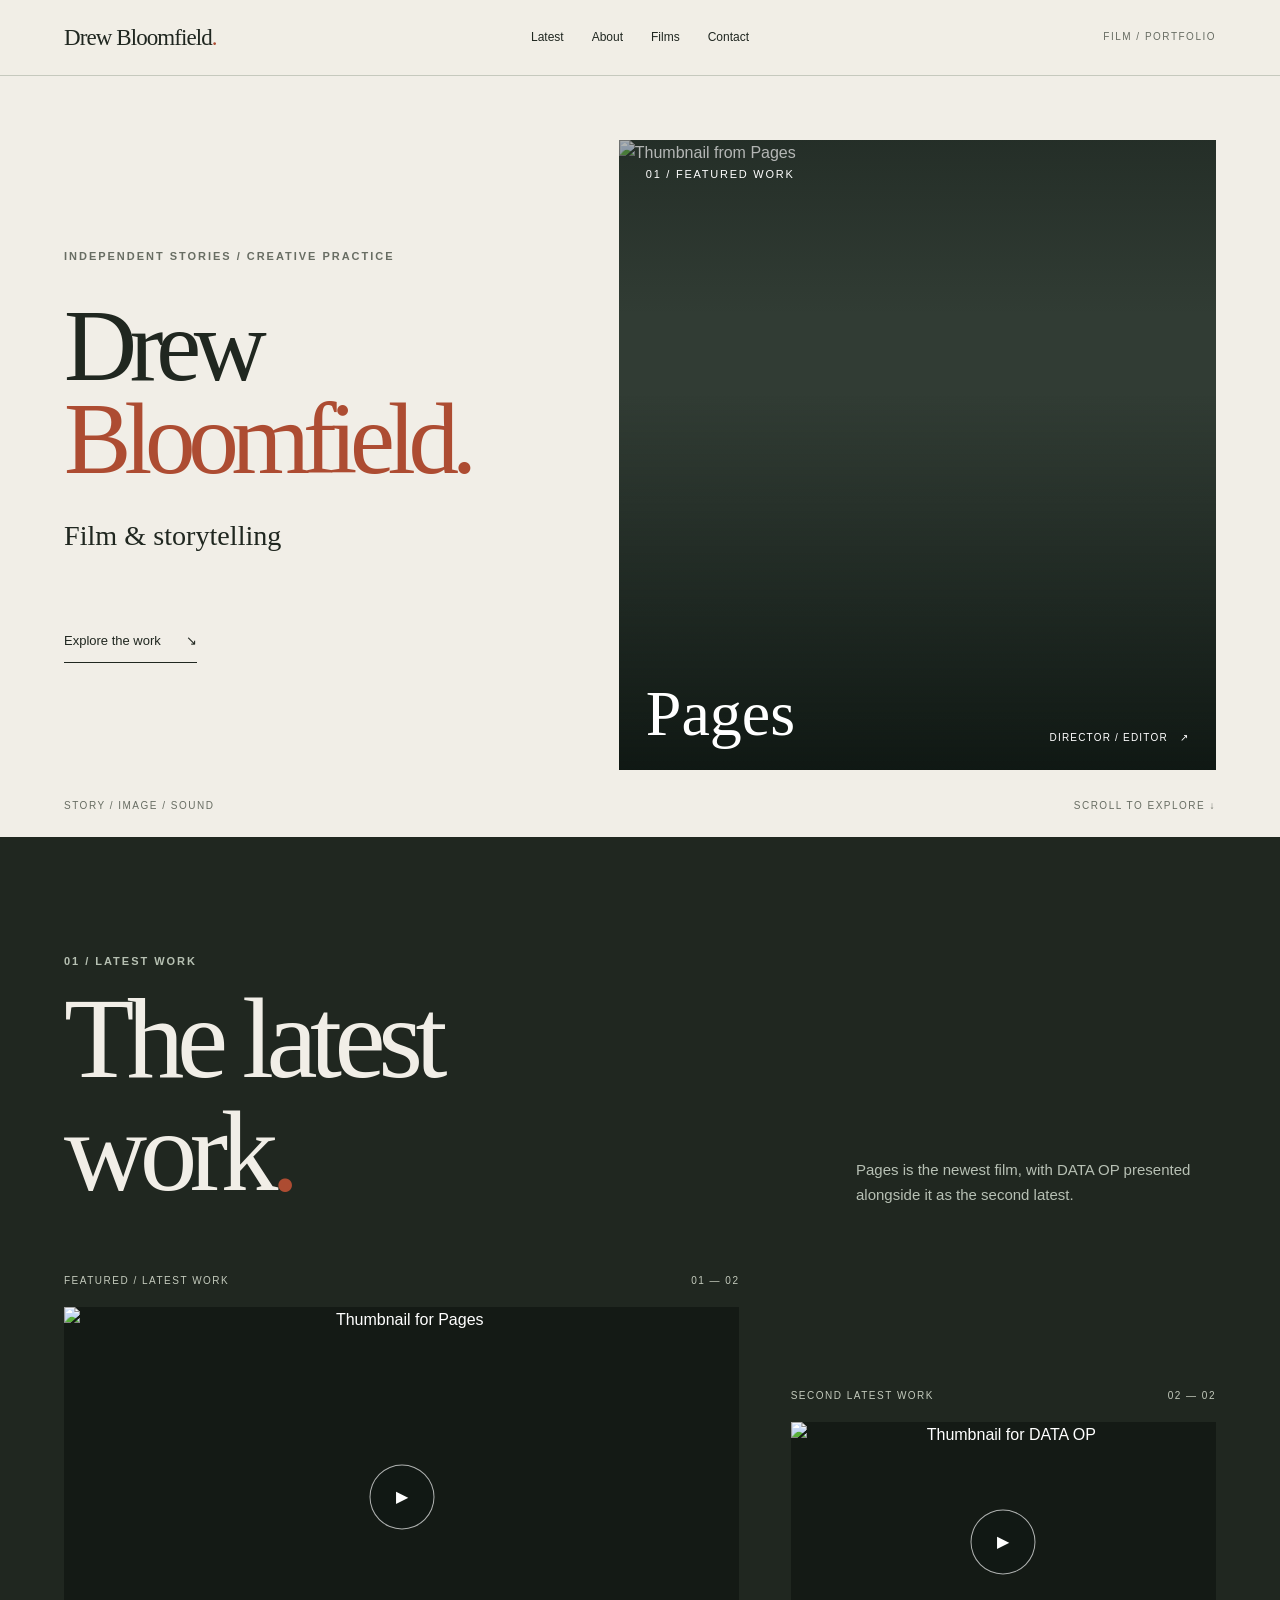
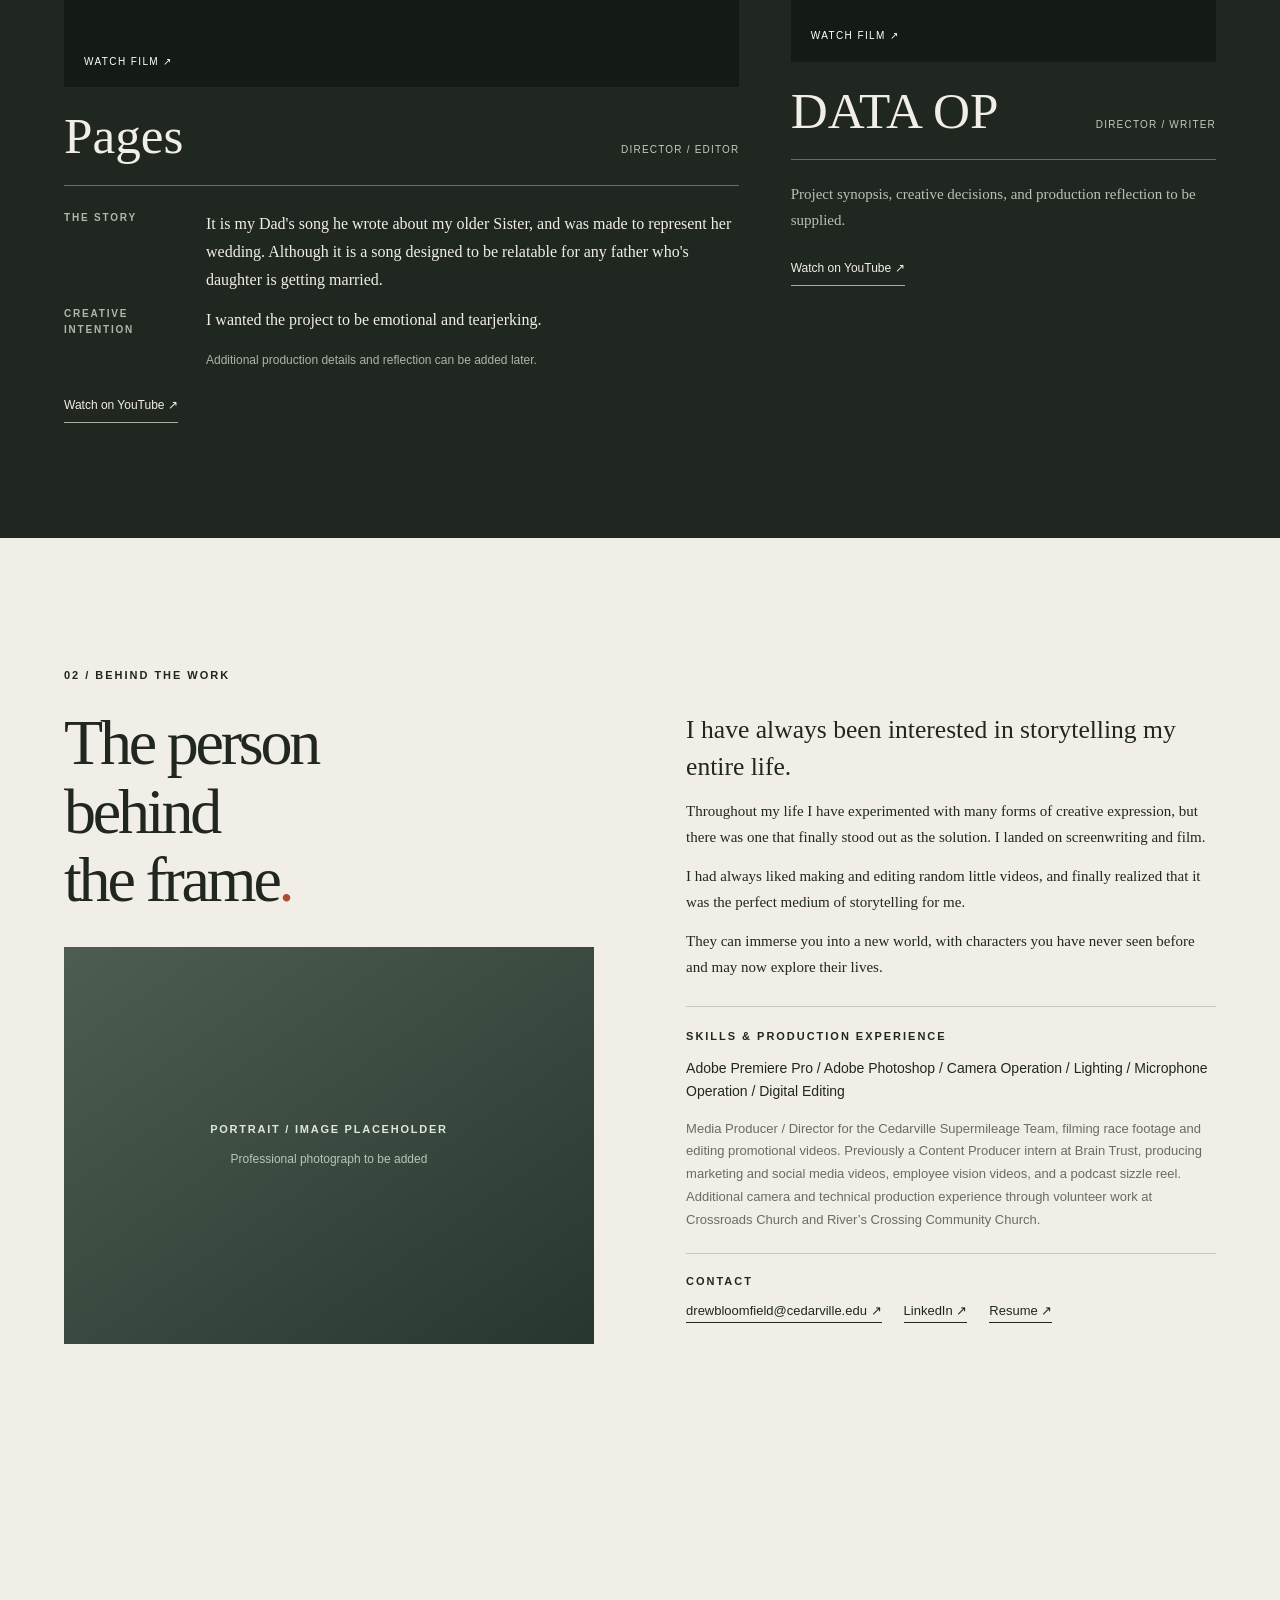
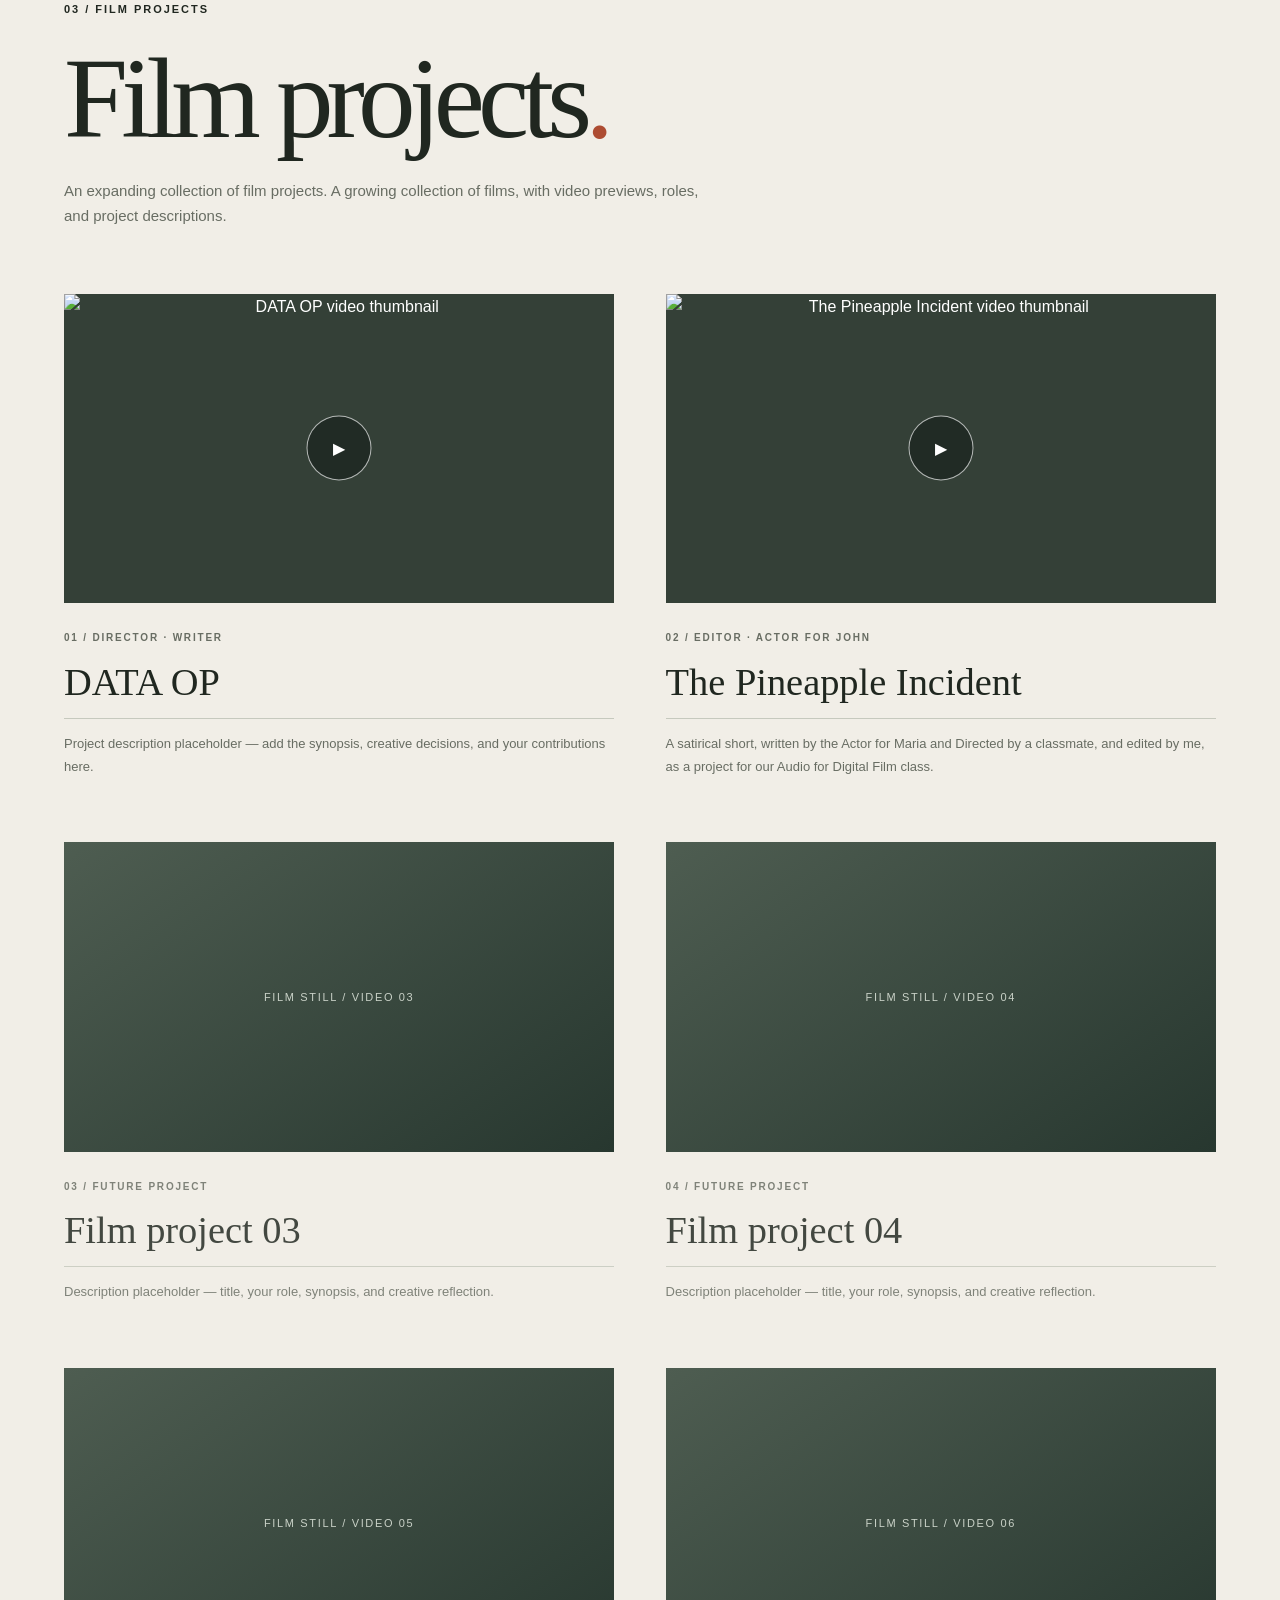
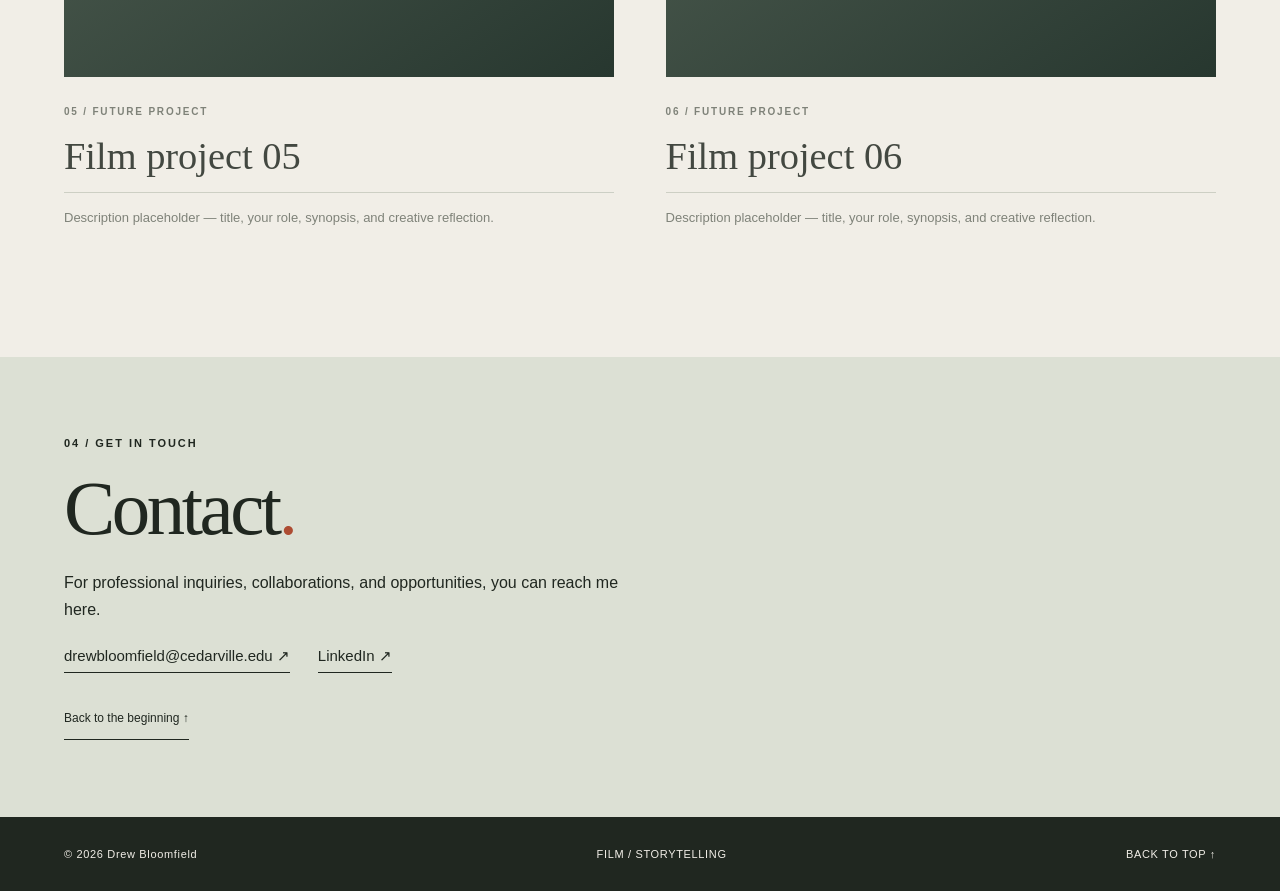
==== preview-v2/index.html @ fc90883b "Undo last portrait asset link change and restore placeholder" ====
<!doctype html>
<html lang="en">
<head>
<meta charset="utf-8">
<meta name="viewport" content="width=device-width,initial-scale=1">
<meta name="theme-color" content="#202720">
<meta name="description" content="Drew Bloomfield — film and storytelling portfolio featuring Pages and DATA OP.">
<title>Drew Bloomfield | Film Portfolio</title>
<link rel="stylesheet" href="./styles.css?v=portrait-placeholder-20261113">
<script src="./script.js?v=pineapple-20261113" defer></script>
</head>
<body>
<a class="skip-link" href="#main">Skip to content</a>
<header class="site-header">
  <a class="wordmark" href="#home">Drew Bloomfield<span>.</span></a>
  <nav aria-label="Main navigation"><a href="#work">Latest</a><a href="#about">About</a><a href="#films">Films</a><a href="#contact">Contact</a></nav>
  <span class="header-index">FILM / PORTFOLIO</span>
</header>
<main id="main">
<section id="home" class="opening" aria-labelledby="opening-title">
  <div class="opening-copy">
    <p class="eyebrow">Independent stories / Creative practice</p>
    <h1 id="opening-title">Drew<br><em>Bloomfield.</em></h1>
    <p class="opening-identity">Film & storytelling</p>
    <a class="underlined-link" href="#work">Explore the work <span aria-hidden="true">↘</span></a>
  </div>
  <a class="opening-media" href="#work" aria-label="Explore Pages, featured film">
    <img src="https://i.ytimg.com/vi/ia1pxspCJ8E/maxresdefault.jpg?v=20261113" onerror="this.onerror=null;this.src='https://i.ytimg.com/vi/ia1pxspCJ8E/hqdefault.jpg?v=20261113'" alt="Thumbnail from Pages" fetchpriority="high">
    <div class="media-scrim"></div>
    <span class="media-number">01 / FEATURED WORK</span>
    <div class="media-bottom"><strong>Pages</strong><span>DIRECTOR / EDITOR &nbsp; ↗</span></div>
  </a>
  <div class="opening-bottom"><span>STORY / IMAGE / SOUND</span><span>SCROLL TO EXPLORE ↓</span></div>
</section>
<section id="work" class="work-section" aria-labelledby="work-title">
  <div class="section-heading"><p class="eyebrow">01 / Latest work</p><h2 id="work-title">The latest work<span>.</span></h2><p>Pages is the newest film, with DATA OP presented alongside it as the second latest.</p></div>
  <div class="work-layout">
    <article class="film-feature" id="pages">
      <div class="film-kicker"><span>FEATURED / LATEST WORK</span><span>01 — 02</span></div>
      <button class="film-image hover-film" type="button" data-film="pages" aria-label="Watch Pages in expanded player">
        <img src="https://i.ytimg.com/vi/ia1pxspCJ8E/maxresdefault.jpg?v=20261113" onerror="this.onerror=null;this.src='https://i.ytimg.com/vi/ia1pxspCJ8E/hqdefault.jpg?v=20261113'" alt="Thumbnail for Pages" loading="lazy">
        <iframe class="hover-preview" tabindex="-1" title="Muted film preview" aria-hidden="true" allow="autoplay; encrypted-media; picture-in-picture" referrerpolicy="strict-origin-when-cross-origin"></iframe><span class="play-icon" aria-hidden="true">▶</span>
        <span class="image-action">WATCH FILM ↗</span>
      </button>
      <div class="film-title-line"><h3>Pages</h3><span>DIRECTOR / EDITOR</span></div>
      <div class="film-notes"><p class="eyebrow">THE STORY</p><p>It is my Dad's song he wrote about my older Sister, and was made to represent her wedding. Although it is a song designed to be relatable for any father who's daughter is getting married.</p><p class="eyebrow">CREATIVE INTENTION</p><p>I wanted the project to be emotional and tearjerking.</p><p class="note-muted">Additional production details and reflection can be added later.</p></div>
      <a class="film-direct" href="https://youtu.be/ia1pxspCJ8E" target="_blank" rel="noopener noreferrer">Watch on YouTube ↗</a>
    </article>
    <article class="film-secondary" id="data-op">
      <div class="film-kicker"><span>SECOND LATEST WORK</span><span>02 — 02</span></div>
      <button class="film-image hover-film" type="button" data-film="data-op" aria-label="Watch DATA OP in expanded player">
        <img src="https://i.ytimg.com/vi/oAjmPuEGb8M/hqdefault.jpg" alt="Thumbnail for DATA OP" loading="lazy">
        <iframe class="hover-preview" tabindex="-1" title="Muted film preview" aria-hidden="true" allow="autoplay; encrypted-media; picture-in-picture" referrerpolicy="strict-origin-when-cross-origin"></iframe><span class="play-icon" aria-hidden="true">▶</span>
        <span class="image-action">WATCH FILM ↗</span>
      </button>
      <div class="film-title-line"><h3>DATA OP</h3><span>DIRECTOR / WRITER</span></div>
      <p class="film-pending">Project synopsis, creative decisions, and production reflection to be supplied.</p>
      <a class="film-direct" href="https://youtu.be/oAjmPuEGb8M" target="_blank" rel="noopener noreferrer">Watch on YouTube ↗</a>
    </article>
  </div>
</section>
<section id="about" class="about-section" aria-labelledby="about-title">
  <div class="about-heading"><p class="eyebrow">02 / Behind the work</p><h2 id="about-title">The person<br>behind<br>the frame<span>.</span></h2><figure class="about-portrait"><div class="portrait-placeholder" role="img" aria-label="Placeholder for Drew Bloomfield's professional portrait"><span>PORTRAIT / IMAGE PLACEHOLDER</span><small>Professional photograph to be added</small></div></figure></div>
  <div class="about-content">
    <p class="about-lead">I have always been interested in storytelling my entire life.</p>
    <p>Throughout my life I have experimented with many forms of creative expression, but there was one that finally stood out as the solution. I landed on screenwriting and film.</p>
    <p>I had always liked making and editing random little videos, and finally realized that it was the perfect medium of storytelling for me.</p>
    <p>They can immerse you into a new world, with characters you have never seen before and may now explore their lives.</p>
    <div class="practice"><p class="eyebrow">SKILLS & PRODUCTION EXPERIENCE</p><p>Adobe Premiere Pro / Adobe Photoshop / Camera Operation / Lighting / Microphone Operation / Digital Editing</p><p class="experience-summary">Media Producer / Director for the Cedarville Supermileage Team, filming race footage and editing promotional videos. Previously a Content Producer intern at Brain Trust, producing marketing and social media videos, employee vision videos, and a podcast sizzle reel. Additional camera and technical production experience through volunteer work at Crossroads Church and River’s Crossing Community Church.</p></div><div class="about-contact"><p class="eyebrow">CONTACT</p><a href="mailto:drewbloomfield@cedarville.edu">drewbloomfield@cedarville.edu ↗</a><a href="https://www.linkedin.com/in/drewbl/" target="_blank" rel="noopener noreferrer">LinkedIn ↗</a><a href="./assets/Drew-Bloomfield-Resume-2026.pdf" target="_blank" rel="noopener noreferrer" aria-label="Open Drew Bloomfield resume PDF">Resume ↗</a></div>
  </div>
</section>
<section id="films" class="archive-section" aria-labelledby="films-title">
  <div class="archive-heading">
    <p class="eyebrow">03 / Film projects</p>
    <h2 id="films-title">Film projects<span>.</span></h2>
    <p>An expanding collection of film projects. A growing collection of films, with video previews, roles, and project descriptions.</p>
  </div>
  <div class="archive-grid">
    <article class="archive-card">
      <button class="archive-media hover-film" type="button" data-film="data-op" aria-label="Watch DATA OP in expanded player">
        <img src="https://i.ytimg.com/vi/oAjmPuEGb8M/hqdefault.jpg" alt="DATA OP video thumbnail" loading="lazy">
        <iframe class="hover-preview" tabindex="-1" title="Muted film preview" aria-hidden="true" allow="autoplay; encrypted-media; picture-in-picture" referrerpolicy="strict-origin-when-cross-origin"></iframe><span class="play-icon" aria-hidden="true">▶</span>
      </button>
      <div class="archive-info"><span class="eyebrow">01 / DIRECTOR · WRITER</span><h3>DATA OP</h3><p>Project description placeholder — add the synopsis, creative decisions, and your contributions here.</p></div>
    </article>
    <article class="archive-card">
      <button class="archive-media hover-film" type="button" data-film="pineapple-incident" aria-label="Watch The Pineapple Incident in expanded player">
        <img src="https://i.ytimg.com/vi/WtntfiZmZZ4/hqdefault.jpg" alt="The Pineapple Incident video thumbnail" loading="lazy">
        <iframe class="hover-preview" tabindex="-1" title="Muted preview of The Pineapple Incident" aria-hidden="true" allow="autoplay; encrypted-media; picture-in-picture" referrerpolicy="strict-origin-when-cross-origin"></iframe>
        <span class="play-icon" aria-hidden="true">▶</span>
      </button>
      <div class="archive-info"><span class="eyebrow">02 / EDITOR · ACTOR FOR JOHN</span><h3>The Pineapple Incident</h3><p>A satirical short, written by the Actor for Maria and Directed by a classmate, and edited by me, as a project for our Audio for Digital Film class.</p></div>
    </article>
    <article class="archive-card archive-empty">
      <div class="archive-media archive-placeholder" aria-label="Placeholder for future film project 03"><span>FILM STILL / VIDEO 03</span></div>
      <div class="archive-info"><span class="eyebrow">03 / FUTURE PROJECT</span><h3>Film project 03</h3><p>Description placeholder — title, your role, synopsis, and creative reflection.</p></div>
    </article>
    <article class="archive-card archive-empty">
      <div class="archive-media archive-placeholder" aria-label="Placeholder for future film project 04"><span>FILM STILL / VIDEO 04</span></div>
      <div class="archive-info"><span class="eyebrow">04 / FUTURE PROJECT</span><h3>Film project 04</h3><p>Description placeholder — title, your role, synopsis, and creative reflection.</p></div>
    </article>
    <article class="archive-card archive-empty">
      <div class="archive-media archive-placeholder" aria-label="Placeholder for future film project 05"><span>FILM STILL / VIDEO 05</span></div>
      <div class="archive-info"><span class="eyebrow">05 / FUTURE PROJECT</span><h3>Film project 05</h3><p>Description placeholder — title, your role, synopsis, and creative reflection.</p></div>
    </article>
    <article class="archive-card archive-empty">
      <div class="archive-media archive-placeholder" aria-label="Placeholder for future film project 06"><span>FILM STILL / VIDEO 06</span></div>
      <div class="archive-info"><span class="eyebrow">06 / FUTURE PROJECT</span><h3>Film project 06</h3><p>Description placeholder — title, your role, synopsis, and creative reflection.</p></div>
    </article>
  </div>
</section>
<section id="contact" class="contact-section" aria-labelledby="contact-title">
  <p class="eyebrow">04 / Get in touch</p><h2 id="contact-title">Contact<span>.</span></h2>
  <p>For professional inquiries, collaborations, and opportunities, you can reach me here.</p>
  <div class="contact-links"><a href="mailto:drewbloomfield@cedarville.edu">drewbloomfield@cedarville.edu ↗</a><a href="https://www.linkedin.com/in/drewbl/" target="_blank" rel="noopener noreferrer">LinkedIn ↗</a></div>
  <a href="#home" class="underlined-link">Back to the beginning ↑</a>
</section>
</main>
<footer><span>© <span id="copyright-year">2026</span> Drew Bloomfield</span><span>FILM / STORYTELLING</span><a href="#home">BACK TO TOP ↑</a></footer>
<dialog id="film-dialog" aria-labelledby="dialog-title">
  <div class="dialog-top"><div><p class="eyebrow">NOW VIEWING</p><h2 id="dialog-title">Film</h2></div><button id="close-dialog" type="button" aria-label="Close video">Close ×</button></div>
  <div class="player-frame"><iframe id="dialog-player" title="Film playback" allow="autoplay; encrypted-media; picture-in-picture; web-share" allowfullscreen referrerpolicy="strict-origin-when-cross-origin"></iframe></div>
  <p id="dialog-role"></p><p id="dialog-description"></p><a id="dialog-link" href="#" target="_blank" rel="noopener noreferrer">Watch on YouTube ↗</a>
</dialog>
</body>
</html>
---- preview-v2/styles.css ----
:root{--paper:#f1eee7;--ink:#202720;--dark:#202720;--light:#f1eee7;--accent:#ad4c32;--line:#c6c9be;--muted:#686d63}
*{box-sizing:border-box}html{scroll-behavior:smooth;scroll-padding-top:90px}body{margin:0;background:var(--paper);color:var(--ink);font:16px/1.65 Arial,Helvetica,sans-serif}button,a{-webkit-tap-highlight-color:transparent}a{color:inherit;text-decoration:none}button{font:inherit;cursor:pointer}button:focus-visible,a:focus-visible{outline:3px solid var(--accent);outline-offset:5px}img{display:block;width:100%}h1,h2,h3,p{margin:0}h1,h2,h3{font-weight:400}.eyebrow{font-size:11px;letter-spacing:.18em;text-transform:uppercase;font-weight:600}.skip-link{position:fixed;top:-100px;left:12px;z-index:500;padding:12px;background:white}.skip-link:focus{top:12px}
.site-header{position:sticky;top:0;z-index:80;display:grid;grid-template-columns:1fr auto 1fr;align-items:center;gap:22px;min-height:76px;padding:0 5%;border-bottom:1px solid var(--line);background:rgba(241,238,231,.96);backdrop-filter:blur(14px)}.wordmark{font:23px Georgia,serif;letter-spacing:-.04em}.wordmark span,.section-heading h2 span,.about-heading h2 span,.contact-section h2 span{color:var(--accent)}.site-header nav{display:flex;gap:28px}.site-header nav a{font-size:12px}.site-header nav a:hover{color:var(--accent)}.header-index{justify-self:end;color:var(--muted);font-size:10px;letter-spacing:.15em}
.opening{width:min(1500px,100%);margin:auto;padding:clamp(28px,5vw,78px) 5% 22px;display:grid;grid-template-columns:minmax(0,.92fr) minmax(0,1.08fr);grid-template-rows:minmax(540px,70vh) auto;gap:20px 4%}.opening-copy{display:flex;flex-direction:column;align-items:flex-start;justify-content:center;padding:35px 0}.opening-copy .eyebrow{color:var(--muted)}.opening h1{font:clamp(65px,7.9vw,132px)/.92 Georgia,serif;letter-spacing:-.072em;margin:34px 0 30px}.opening h1 em{font-style:normal;color:var(--accent)}.opening-identity{font:clamp(20px,2.2vw,29px)/1.4 Georgia,serif}.underlined-link{display:inline-flex;align-items:center;gap:25px;border-bottom:1px solid currentColor;padding:10px 0;font-size:13px}.opening-copy .underlined-link{margin-top:65px}.opening-media{position:relative;min-height:460px;overflow:hidden;background:#313c34;color:white}.opening-media img{height:100%;object-fit:cover;filter:saturate(.8)}.media-scrim{position:absolute;inset:0;background:linear-gradient(0deg,#0b130fe0,transparent 60%),linear-gradient(180deg,#0b130f55,transparent 28%)}.media-number{position:absolute;top:25px;left:27px;font-size:11px;letter-spacing:.16em}.media-bottom{position:absolute;bottom:24px;left:27px;right:27px;display:flex;justify-content:space-between;align-items:end;gap:15px}.media-bottom strong{font:clamp(40px,5vw,78px)/1 Georgia,serif}.media-bottom span{font-size:10px;letter-spacing:.12em}.opening-media img{transition:transform .7s ease}.opening-media:hover img{transform:scale(1.035)}.opening-bottom{grid-column:1/-1;display:flex;justify-content:space-between;font-size:10px;letter-spacing:.15em;color:var(--muted);padding-top:8px}
.work-section{background:var(--dark);color:var(--light);padding:clamp(75px,9vw,140px) 5%}.section-heading{max-width:1350px;margin:0 auto 65px;display:grid;grid-template-columns:1fr 1fr;gap:12px 60px;align-items:end}.section-heading .eyebrow{grid-column:1/-1;color:#b6c0b2}.section-heading h2{font:clamp(64px,9vw,135px)/.98 Georgia,serif;letter-spacing:-.065em}.section-heading>p:last-child{max-width:360px;justify-self:end;color:#b7c0b4;font-size:15px}.work-layout{max-width:1350px;margin:auto;display:grid;grid-template-columns:1.18fr .82fr;gap:clamp(32px,6vw,100px);align-items:start}.film-secondary{margin-top:clamp(100px,18vw,270px)}.film-kicker{display:flex;justify-content:space-between;font-size:10px;letter-spacing:.15em;color:#c3cabc;margin-bottom:18px}.film-image{display:block;position:relative;width:100%;padding:0;border:0;aspect-ratio:16/9;overflow:hidden;background:#141a15;color:white}.film-image img{height:100%;object-fit:cover;transition:transform .4s ease,filter .4s ease}.film-image:hover img{transform:scale(1.03);filter:brightness(.7)}.play-icon{position:absolute;top:50%;left:50%;transform:translate(-50%,-50%);display:grid;place-items:center;width:65px;height:65px;border:1px solid #ffffffaa;border-radius:50%;background:#0e171580}.image-action{position:absolute;left:20px;bottom:17px;font-size:10px;letter-spacing:.14em}.film-title-line{display:flex;align-items:baseline;justify-content:space-between;gap:15px;border-bottom:1px solid #667063;padding:22px 0}.film-title-line h3{font:clamp(34px,4vw,62px)/1.05 Georgia,serif}.film-title-line>span{font-size:10px;letter-spacing:.12em;color:#c2cbbf;text-align:right}.film-notes{display:grid;grid-template-columns:120px 1fr;gap:12px 22px;padding-top:24px}.film-notes .eyebrow{color:#adb8a9;font-size:10px}.film-notes>p:not(.eyebrow){font:16px/1.75 Georgia,serif}.film-notes .note-muted{grid-column:2;font:12px/1.6 Arial,sans-serif!important;color:#aab5a8}.film-pending{font:15px/1.7 Georgia,serif;color:#b8c1b5;margin-top:22px}.film-direct{display:inline-block;margin-top:26px;border-bottom:1px solid #a5b0a2;padding-bottom:6px;font-size:12px}
.about-section{padding:clamp(80px,10vw,150px) 5%;display:grid;grid-template-columns:1fr 1fr;gap:8%;max-width:1500px;margin:auto}.about-heading h2{font:clamp(47px,5.9vw,90px)/1.07 Georgia,serif;letter-spacing:-.05em;margin-top:25px}.about-content{padding-top:45px}.about-content>p{font:18px/1.85 Georgia,serif;margin-bottom:20px;max-width:620px}.about-content .about-lead{font-size:clamp(25px,2.5vw,37px);line-height:1.5}.practice{border-top:1px solid var(--line);margin-top:45px;padding-top:25px}.practice>p:nth-child(2){font:18px/1.7 Georgia,serif;margin-top:14px}.practice span{font-size:11px;color:var(--muted)}
.contact-section{background:#dce0d4;padding:clamp(80px,10vw,150px) 5%}.contact-section h2{font:clamp(75px,11vw,170px)/1 Georgia,serif;letter-spacing:-.06em;margin:22px 0}.contact-section>p:not(.eyebrow){font:18px/1.7 Georgia,serif;max-width:520px;margin-bottom:35px}footer{background:var(--dark);color:var(--light);padding:28px 5%;display:flex;justify-content:space-between;gap:20px;font-size:11px;letter-spacing:.06em}
#film-dialog{width:min(1260px,94vw);max-height:94vh;padding:clamp(15px,2.5vw,30px);background:var(--paper);color:var(--ink);border:1px solid var(--line)}#film-dialog::backdrop{background:rgba(8,13,10,.88)}.dialog-top{display:flex;justify-content:space-between;align-items:start;gap:15px;margin-bottom:18px}.dialog-top h2{font:clamp(30px,4vw,50px) Georgia,serif}.dialog-top button{background:transparent;border:1px solid var(--line);padding:8px 15px}.player-frame{aspect-ratio:16/9;background:#131913}.player-frame iframe{display:block;width:100%;height:100%;border:0}#dialog-role{font-size:12px;color:var(--muted);margin-top:12px}#dialog-link{display:inline-block;font-size:12px;border-bottom:1px solid;margin-top:12px}
@media(max-width:850px){.site-header{grid-template-columns:1fr auto}.header-index{display:none}.opening{grid-template-columns:1fr;grid-template-rows:auto auto auto}.opening-copy{min-height:350px}.opening-media{height:65vw;min-height:340px}.opening-bottom{grid-column:1}.section-heading,.work-layout,.about-section{grid-template-columns:1fr}.section-heading>p:last-child{justify-self:start}.film-secondary{margin-top:40px}.about-content{padding-top:0}}
@media(max-width:520px){.site-header{padding:12px 5%;min-height:70px;gap:10px}.wordmark{font-size:18px}.site-header nav{gap:12px}.site-header nav a{font-size:11px}.opening{padding-top:15px}.opening-copy{min-height:310px}.opening h1{font-size:clamp(54px,12.5vw,76px)}.opening-copy .underlined-link{margin-top:30px}.opening-media{min-height:260px;height:80vw}.media-bottom strong{font-size:46px}.media-bottom{display:block}.media-bottom span{display:block;margin-top:8px}.opening-bottom{font-size:9px}.film-title-line{display:block}.film-title-line>span{display:block;text-align:left;margin-top:8px}.film-notes{grid-template-columns:1fr}.film-notes .note-muted{grid-column:1}.film-notes .eyebrow:not(:first-child){margin-top:14px}.about-content>p{font-size:17px}footer{flex-wrap:wrap}}
@media(prefers-reduced-motion:reduce){html{scroll-behavior:auto}*,*::before,*::after{transition:none!important;animation:none!important}}

/* Dedicated film archive between About and Contact. */
.work-layout{grid-template-columns:minmax(0,1fr);max-width:900px}
.film-feature{max-width:900px}
.archive-section{background:var(--paper);padding:clamp(85px,10vw,155px) 5%}
.archive-heading{max-width:1350px;margin:0 auto 65px}
.archive-heading h2{font:clamp(60px,9vw,125px)/1.05 Georgia,serif;letter-spacing:-.06em;margin:20px 0}
.archive-heading h2 span{color:var(--accent)}
.archive-heading>p:last-child{max-width:650px;color:var(--muted);font-size:15px}
.archive-grid{max-width:1350px;margin:auto;display:grid;grid-template-columns:repeat(3,minmax(0,1fr));gap:clamp(26px,4vw,55px) clamp(18px,2.6vw,36px)}
.archive-card{min-width:0}
.archive-media{position:relative;display:block;width:100%;aspect-ratio:1/1;border:0;padding:0;overflow:hidden;background:#344037;color:white;text-align:center}
.archive-media img{height:100%;object-fit:cover;transition:transform .35s ease,filter .35s ease}
.archive-media:hover img{transform:scale(1.03);filter:brightness(.72)}
.archive-placeholder{display:grid;place-items:center;background:linear-gradient(145deg,#4e5d51,#27372f)}
.archive-placeholder span{font-size:11px;letter-spacing:.15em;color:#c9d1c7}
.archive-info{padding:20px 0 0}
.archive-info .eyebrow{font-size:10px;color:var(--muted)}
.archive-info h3{font:clamp(26px,3vw,40px)/1.2 Georgia,serif;margin:9px 0 13px}
.archive-info p{font-size:13px;line-height:1.8;color:var(--muted);border-top:1px solid var(--line);padding-top:13px}
.archive-empty .archive-info{opacity:.83}
@media(max-width:900px){.archive-grid{grid-template-columns:repeat(2,minmax(0,1fr))}}
@media(max-width:580px){.archive-grid{grid-template-columns:1fr}.archive-heading{margin-bottom:40px}.archive-media{aspect-ratio:1/1}}

/* Film-first review refinements: side-by-side hierarchy and two-column archive. */
.work-layout{max-width:1350px;grid-template-columns:minmax(0,1.35fr) minmax(0,.85fr);gap:clamp(24px,4vw,64px);align-items:start}
.film-feature{max-width:none}
.film-secondary{margin-top:clamp(70px,9vw,150px)}
.archive-grid{grid-template-columns:repeat(2,minmax(0,1fr));gap:clamp(34px,5vw,72px) clamp(22px,4vw,56px)}
.archive-media{aspect-ratio:16/9}
.archive-media img{width:100%;height:100%;object-fit:cover}
.archive-placeholder{aspect-ratio:16/9}
.hover-film{isolation:isolate;transition:transform .35s cubic-bezier(.2,.8,.2,1),box-shadow .35s ease}
.hover-film .hover-preview{position:absolute;inset:0;width:100%;height:100%;border:0;opacity:0;pointer-events:none;z-index:1;transition:opacity .2s ease}
.hover-film.is-previewing .hover-preview{opacity:1}
.hover-film .play-icon,.hover-film .image-action{z-index:2}
.hover-film.is-previewing .play-icon{opacity:0}
body::after{content:"";position:fixed;inset:0;background:rgba(5,9,7,.576);opacity:0;visibility:hidden;pointer-events:none;z-index:90;transition:opacity .35s ease,visibility .35s ease}
body.film-focus-active::after{opacity:1;visibility:visible}
body.film-focus-active .hover-film.is-focused{z-index:100;transform:scale(1.03);box-shadow:0 24px 65px rgba(0,0,0,.42)}
#film-dialog{width:min(70vw,1250px);max-width:95vw;max-height:92vh;overflow:auto}
#dialog-description{font:14px/1.65 Georgia,serif;margin-top:12px;color:var(--muted);max-width:820px}
@media(max-width:850px){.work-layout{grid-template-columns:1fr}.film-secondary{margin-top:25px}}
@media(max-width:580px){.archive-grid{grid-template-columns:1fr}.archive-media,.archive-placeholder{aspect-ratio:16/9}#film-dialog{width:94vw}body::after{display:none}body.film-focus-active .hover-film.is-focused{transform:none;box-shadow:none}}
@media(prefers-reduced-motion:reduce){.hover-film,.hover-film .hover-preview,body::after{transition:none!important}}

/* Compact biography with skills, experience, and professional contact. */
.about-content>p{font-size:15px;line-height:1.7;margin-bottom:14px}
.about-content .about-lead{font-size:clamp(21px,2vw,29px);line-height:1.45}
.about-content .practice{margin-top:26px;padding-top:20px}
.about-content .practice>p:nth-child(2){font:14px/1.65 Arial,sans-serif;margin-top:12px}
.about-content .practice .experience-summary{font:13px/1.75 Arial,sans-serif;color:var(--muted);margin-top:14px}
.about-contact{border-top:1px solid var(--line);margin-top:22px;padding-top:18px;display:flex;flex-wrap:wrap;column-gap:22px;row-gap:10px;align-items:baseline}
.about-contact .eyebrow{flex-basis:100%}
.about-contact a{font-size:13px;border-bottom:1px solid currentColor;overflow-wrap:anywhere}
@media(max-width:520px){.about-content>p{font-size:15px}.about-content .about-lead{font-size:23px}}

/* Compact final contact section */
.contact-section{padding:clamp(48px,6vw,88px) 5%}
.contact-section h2{font:clamp(44px,6vw,88px)/1.08 Georgia,serif;letter-spacing:-.045em;margin:16px 0 18px}
.contact-section>p:not(.eyebrow){font:clamp(14px,1.3vw,16px)/1.7 Arial,sans-serif;max-width:560px;margin-bottom:20px}
.contact-links{display:flex;flex-wrap:wrap;gap:12px 28px;align-items:center;margin-bottom:26px}
.contact-links a{font-size:clamp(13px,1.2vw,15px);border-bottom:1px solid currentColor;padding-bottom:4px;overflow-wrap:anywhere}
.contact-section>.underlined-link{font-size:12px}

/* Portrait within About heading column; other sections unchanged. */
.about-heading h2{font-size:clamp(43px,5vw,74px);line-height:1.07}
.about-portrait{margin:32px 0 0;max-width:100%;overflow:hidden}
.about-portrait img{width:100%;height:auto;display:block;aspect-ratio:4/3;object-fit:cover;object-position:center}
@media(max-width:850px){.about-portrait{max-width:560px}}

/* Visible portrait slot in the existing About left column. */
.about-portrait .portrait-placeholder{width:100%;aspect-ratio:4/3;background:linear-gradient(145deg,#4e5d51,#27372f);color:#e0e6db;display:flex;flex-direction:column;align-items:center;justify-content:center;gap:12px;text-align:center;padding:24px}
.about-portrait .portrait-placeholder span{font-size:11px;letter-spacing:.16em;font-weight:600}
.about-portrait .portrait-placeholder small{font-size:12px;color:#b8c5b7}
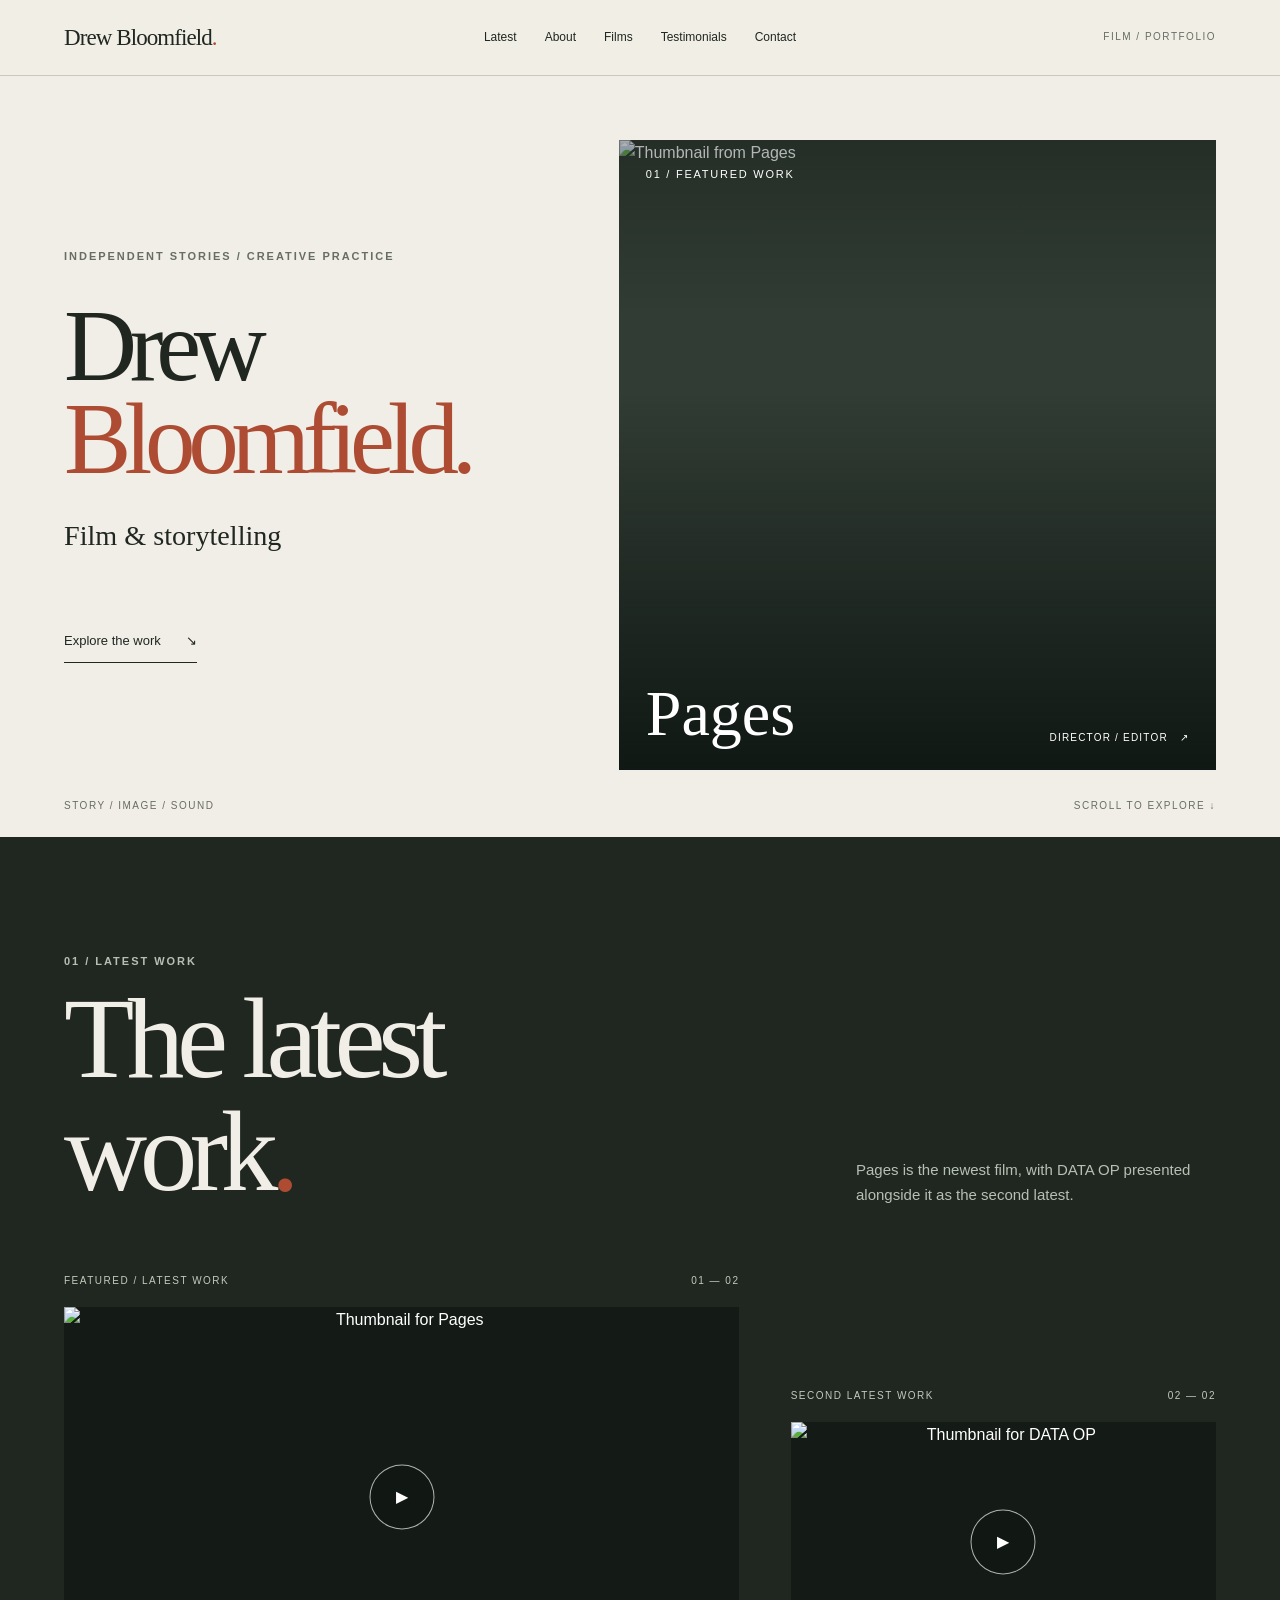
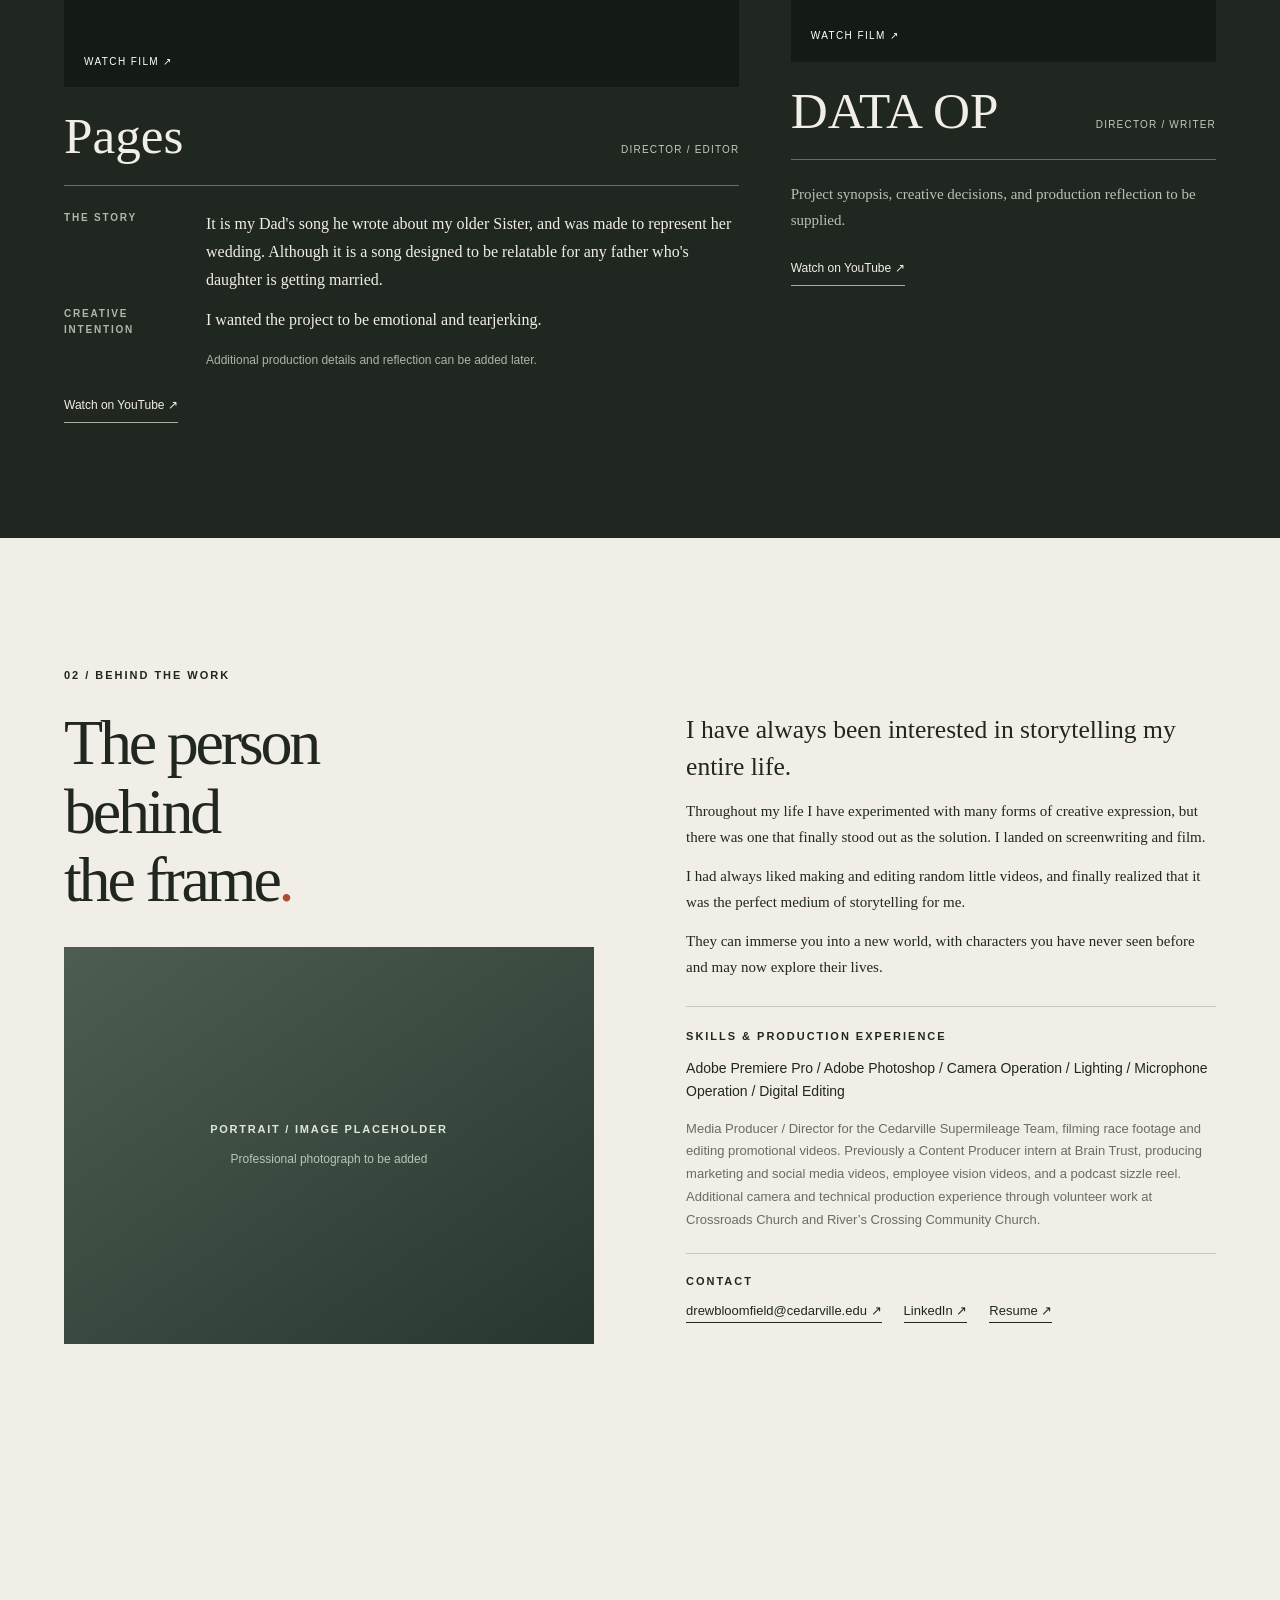
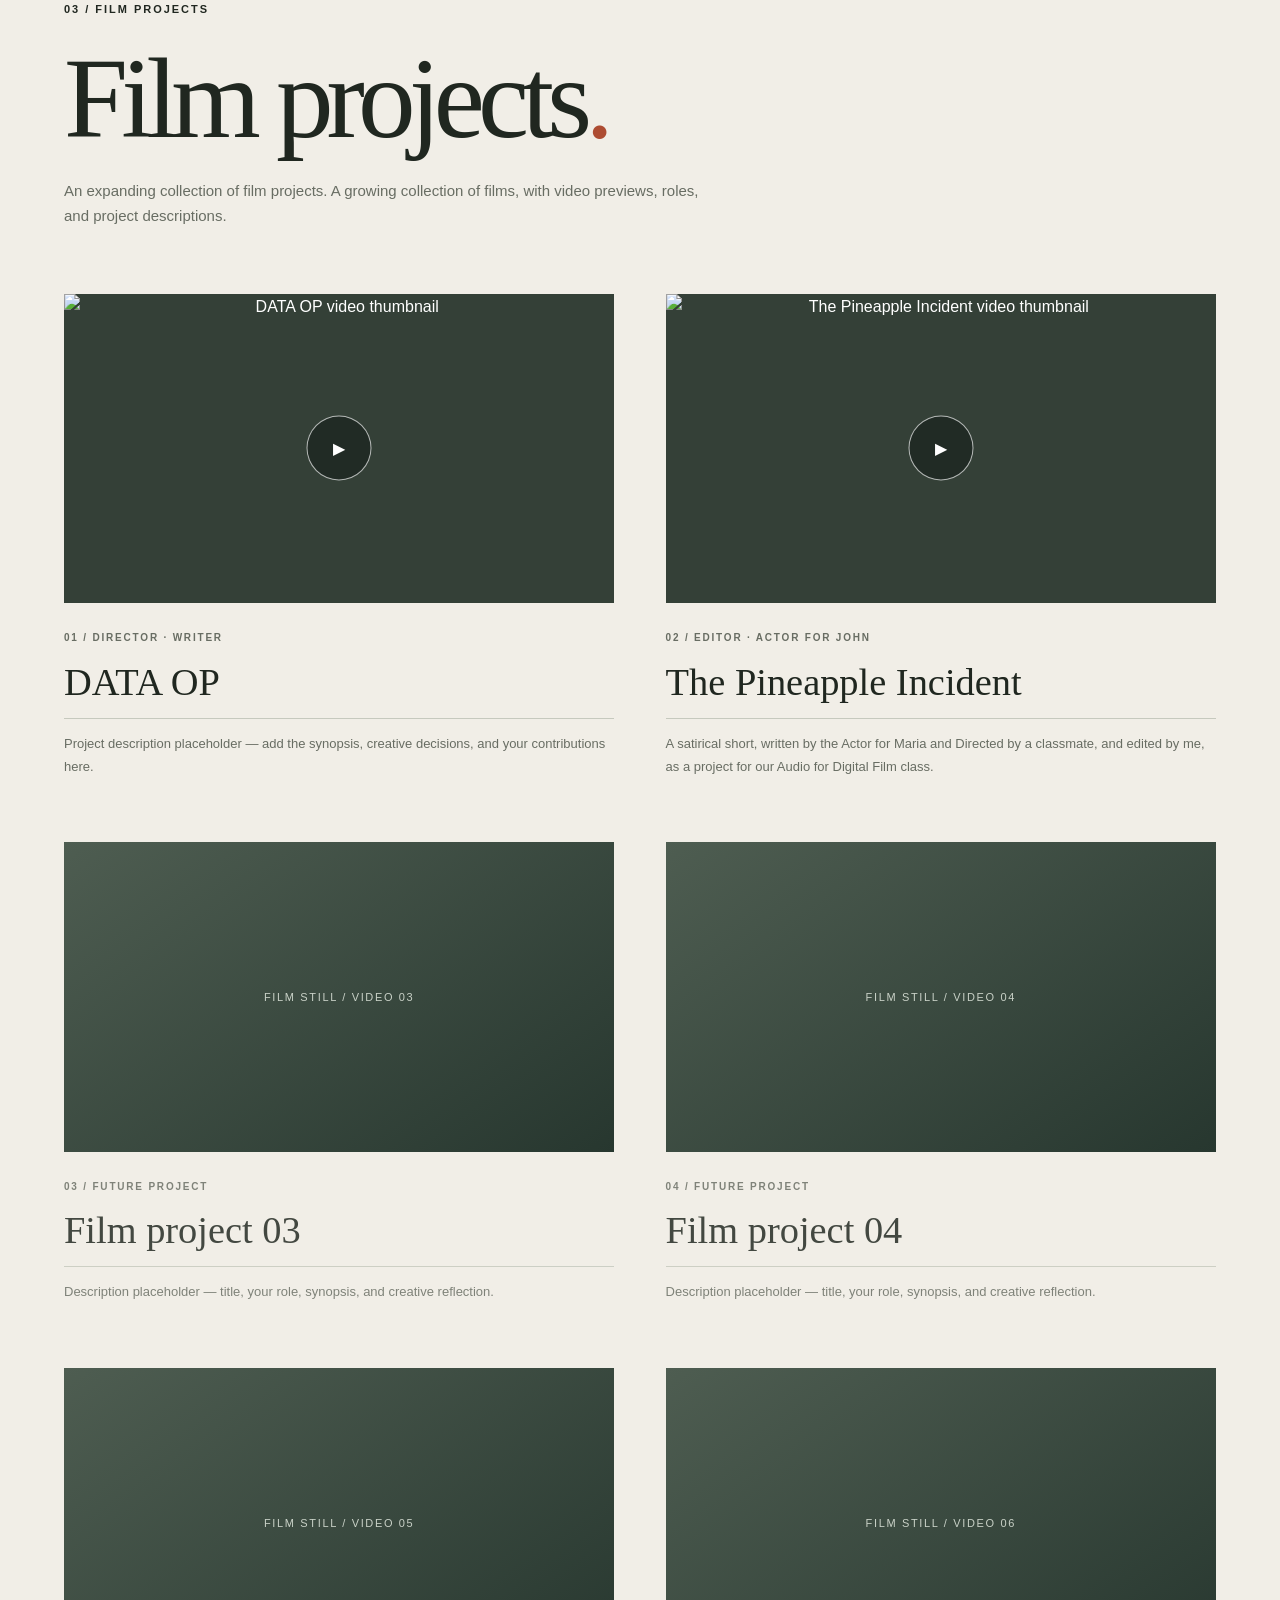
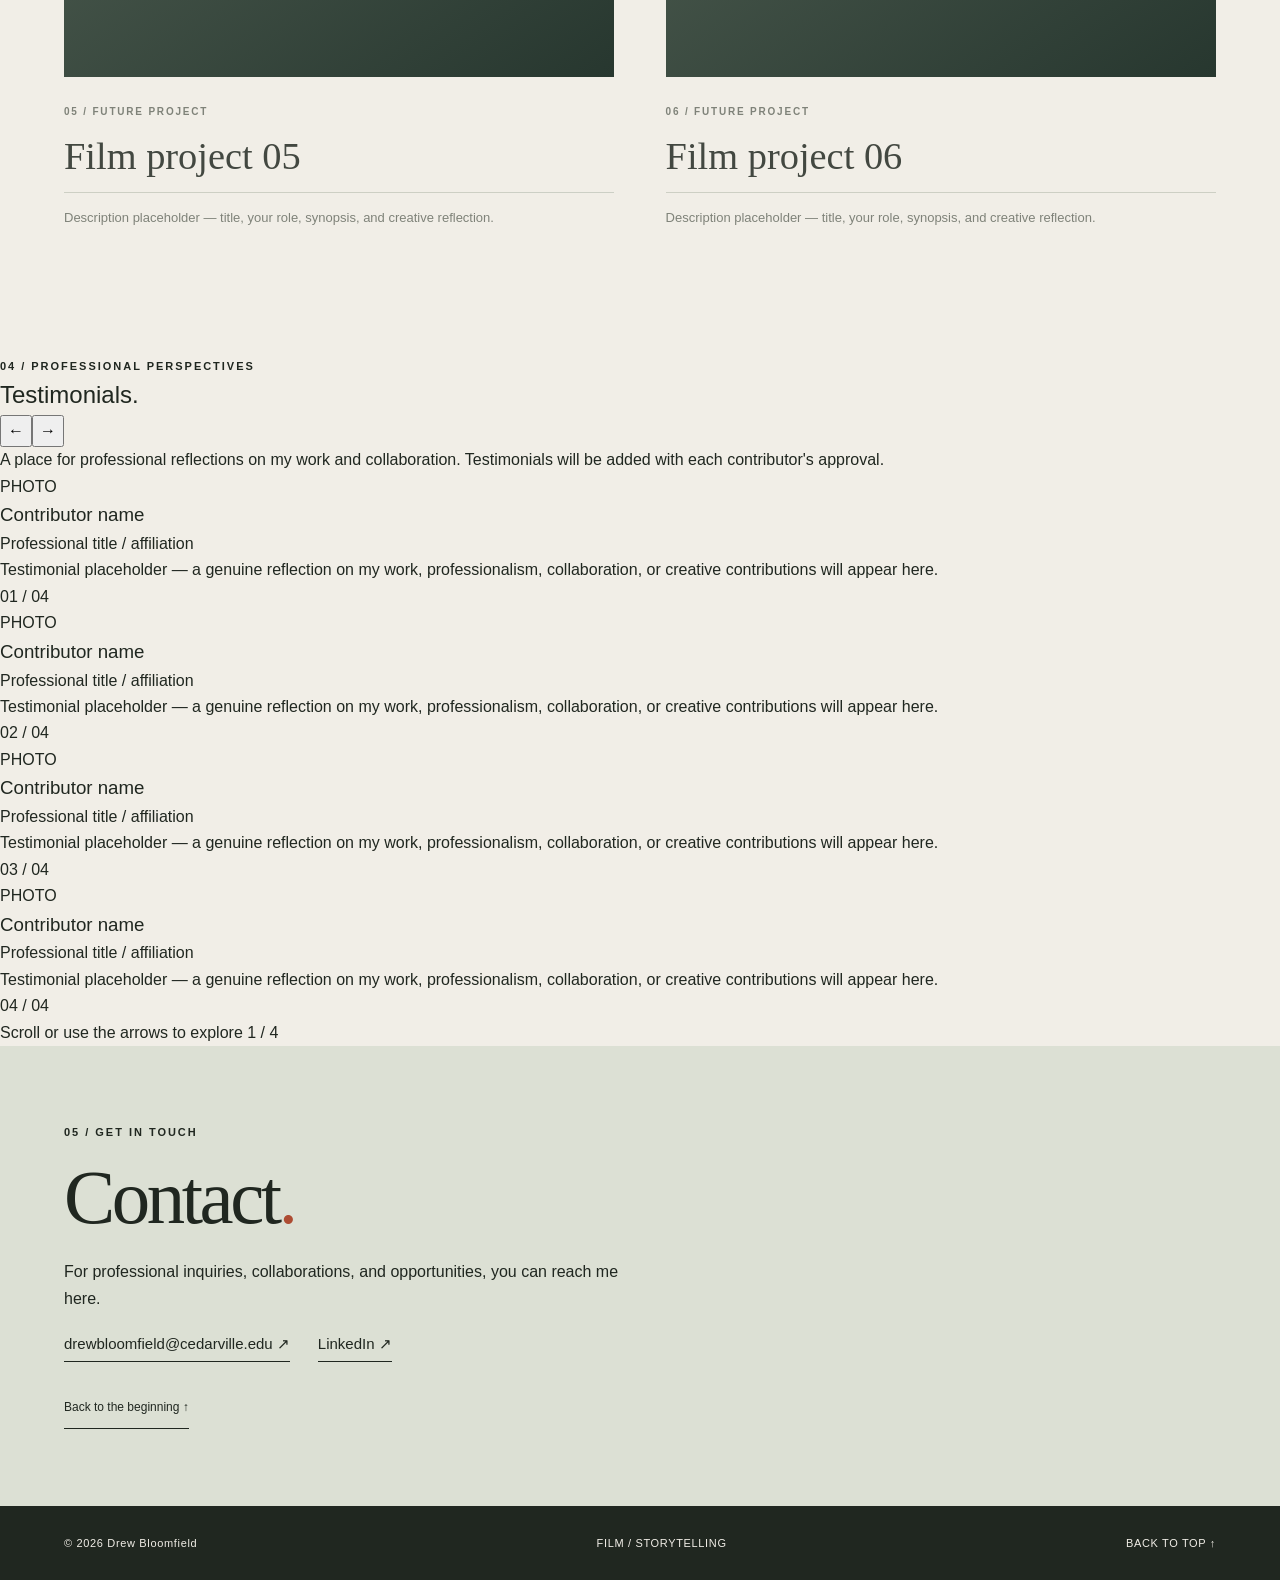
==== commit ffbc5b23: "Add testimonial card carousel with portrait, name, title and quote placeholders" ====
--- a/preview-v2/index.html
+++ b/preview-v2/index.html
@@ -6,14 +6,14 @@
 <meta name="theme-color" content="#202720">
 <meta name="description" content="Drew Bloomfield — film and storytelling portfolio featuring Pages and DATA OP.">
 <title>Drew Bloomfield | Film Portfolio</title>
-<link rel="stylesheet" href="./styles.css?v=portrait-placeholder-20261113">
-<script src="./script.js?v=pineapple-20261113" defer></script>
+<link rel="stylesheet" href="./styles.css?v=testimonials-20261113">
+<script src="./script.js?v=testimonials-20261113" defer></script>
 </head>
 <body>
 <a class="skip-link" href="#main">Skip to content</a>
 <header class="site-header">
   <a class="wordmark" href="#home">Drew Bloomfield<span>.</span></a>
-  <nav aria-label="Main navigation"><a href="#work">Latest</a><a href="#about">About</a><a href="#films">Films</a><a href="#contact">Contact</a></nav>
+  <nav aria-label="Main navigation"><a href="#work">Latest</a><a href="#about">About</a><a href="#films">Films</a><a href="#testimonials">Testimonials</a><a href="#contact">Contact</a></nav>
   <span class="header-index">FILM / PORTFOLIO</span>
 </header>
 <main id="main">
@@ -109,8 +109,35 @@
     </article>
   </div>
 </section>
+<section id="testimonials" class="testimonials-section" aria-labelledby="testimonials-title">
+  <div class="testimonials-heading"><div><p class="eyebrow">04 / Professional perspectives</p><h2 id="testimonials-title">Testimonials<span>.</span></h2></div><div class="testimonial-controls"><button type="button" id="testimonial-prev" aria-label="Previous testimonials">←</button><button type="button" id="testimonial-next" aria-label="Next testimonials">→</button></div></div>
+  <p class="testimonials-intro">A place for professional reflections on my work and collaboration. Testimonials will be added with each contributor's approval.</p>
+  <div class="testimonials-track" id="testimonials-track" tabindex="0" aria-label="Testimonial cards">
+    <article class="testimonial-card">
+      <div class="testimonial-person"><div class="testimonial-avatar" role="img" aria-label="Headshot placeholder for future testimonial contributor 1"><span>PHOTO</span></div><div><h3>Contributor name</h3><p>Professional title / affiliation</p></div></div>
+      <div class="testimonial-quote"><p>Testimonial placeholder — a genuine reflection on my work, professionalism, collaboration, or creative contributions will appear here.</p></div>
+      <span class="testimonial-number">01 / 04</span>
+    </article>
+    <article class="testimonial-card">
+      <div class="testimonial-person"><div class="testimonial-avatar" role="img" aria-label="Headshot placeholder for future testimonial contributor 2"><span>PHOTO</span></div><div><h3>Contributor name</h3><p>Professional title / affiliation</p></div></div>
+      <div class="testimonial-quote"><p>Testimonial placeholder — a genuine reflection on my work, professionalism, collaboration, or creative contributions will appear here.</p></div>
+      <span class="testimonial-number">02 / 04</span>
+    </article>
+    <article class="testimonial-card">
+      <div class="testimonial-person"><div class="testimonial-avatar" role="img" aria-label="Headshot placeholder for future testimonial contributor 3"><span>PHOTO</span></div><div><h3>Contributor name</h3><p>Professional title / affiliation</p></div></div>
+      <div class="testimonial-quote"><p>Testimonial placeholder — a genuine reflection on my work, professionalism, collaboration, or creative contributions will appear here.</p></div>
+      <span class="testimonial-number">03 / 04</span>
+    </article>
+    <article class="testimonial-card">
+      <div class="testimonial-person"><div class="testimonial-avatar" role="img" aria-label="Headshot placeholder for future testimonial contributor 4"><span>PHOTO</span></div><div><h3>Contributor name</h3><p>Professional title / affiliation</p></div></div>
+      <div class="testimonial-quote"><p>Testimonial placeholder — a genuine reflection on my work, professionalism, collaboration, or creative contributions will appear here.</p></div>
+      <span class="testimonial-number">04 / 04</span>
+    </article>
+  </div>
+  <p class="testimonial-hint">Scroll or use the arrows to explore <span id="testimonial-position" aria-live="polite">1 / 4</span></p>
+</section>
 <section id="contact" class="contact-section" aria-labelledby="contact-title">
-  <p class="eyebrow">04 / Get in touch</p><h2 id="contact-title">Contact<span>.</span></h2>
+  <p class="eyebrow">05 / Get in touch</p><h2 id="contact-title">Contact<span>.</span></h2>
   <p>For professional inquiries, collaborations, and opportunities, you can reach me here.</p>
   <div class="contact-links"><a href="mailto:drewbloomfield@cedarville.edu">drewbloomfield@cedarville.edu ↗</a><a href="https://www.linkedin.com/in/drewbl/" target="_blank" rel="noopener noreferrer">LinkedIn ↗</a></div>
   <a href="#home" class="underlined-link">Back to the beginning ↑</a>
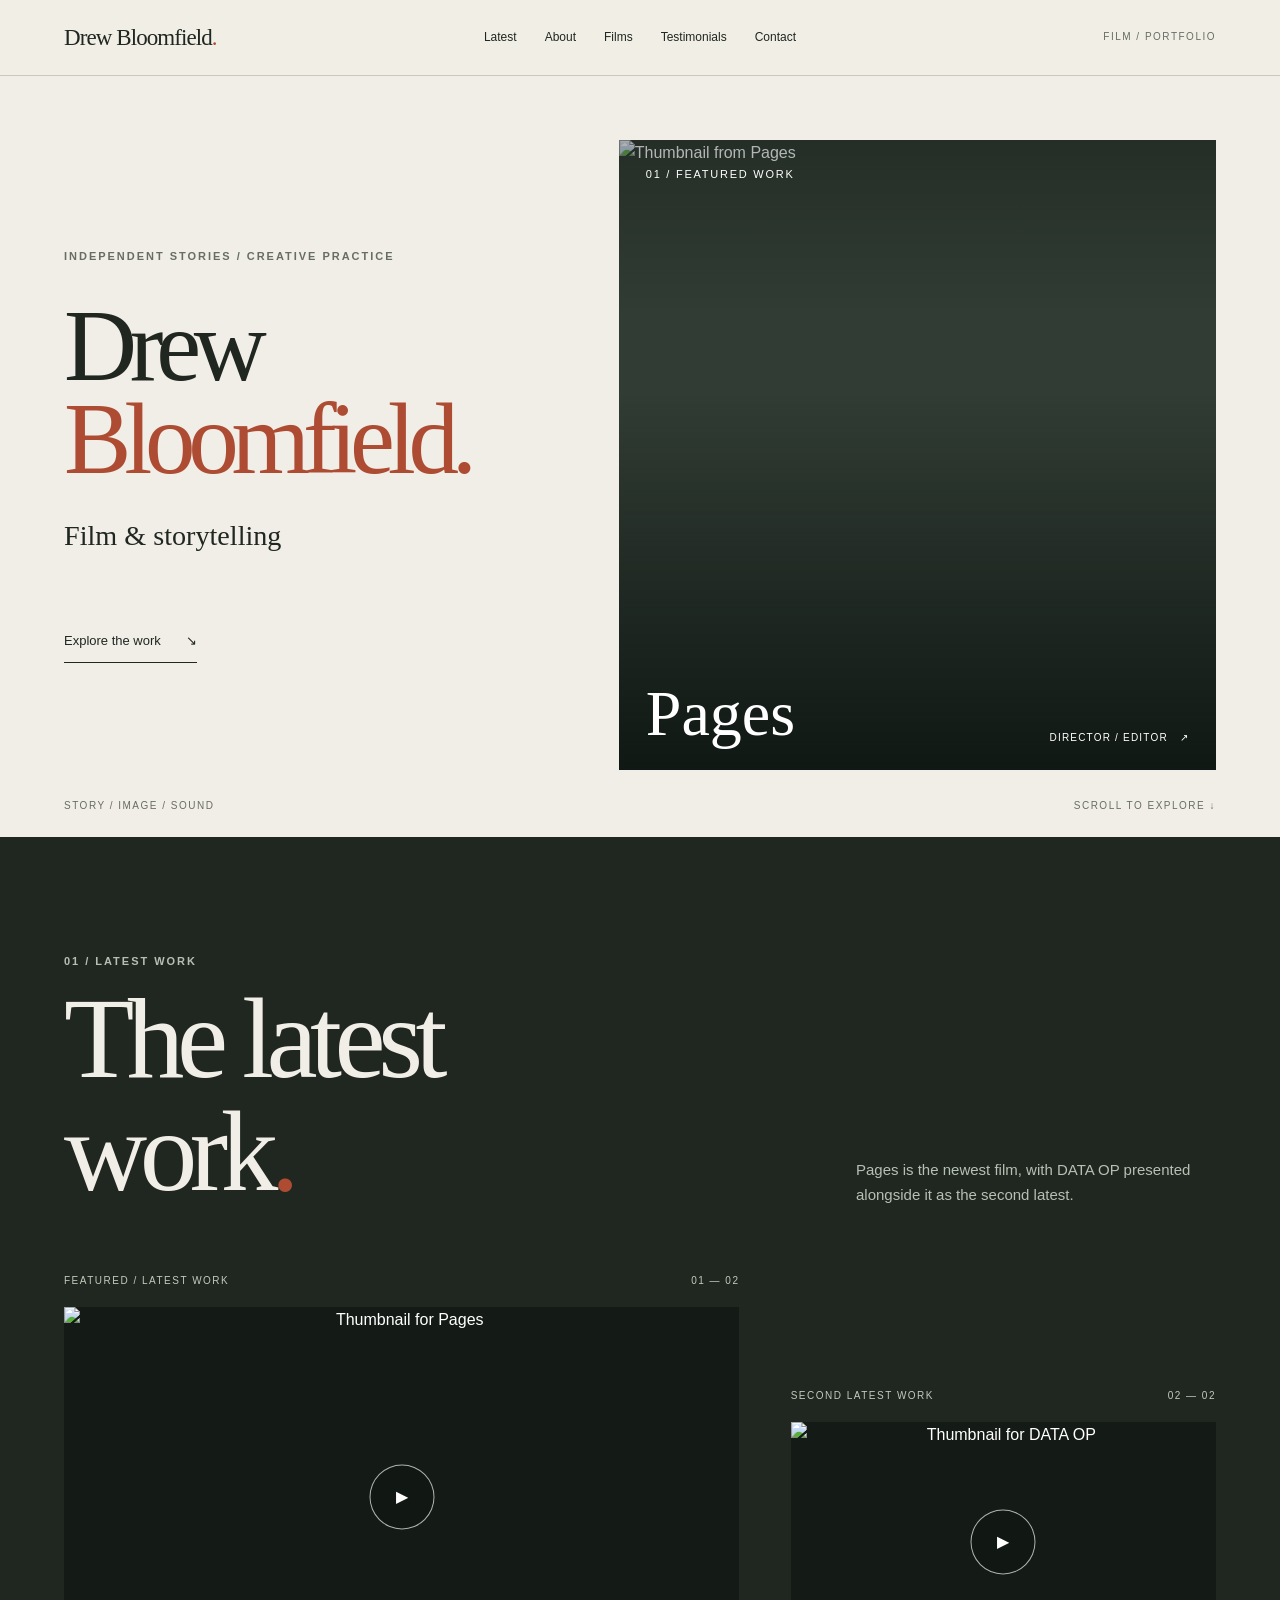
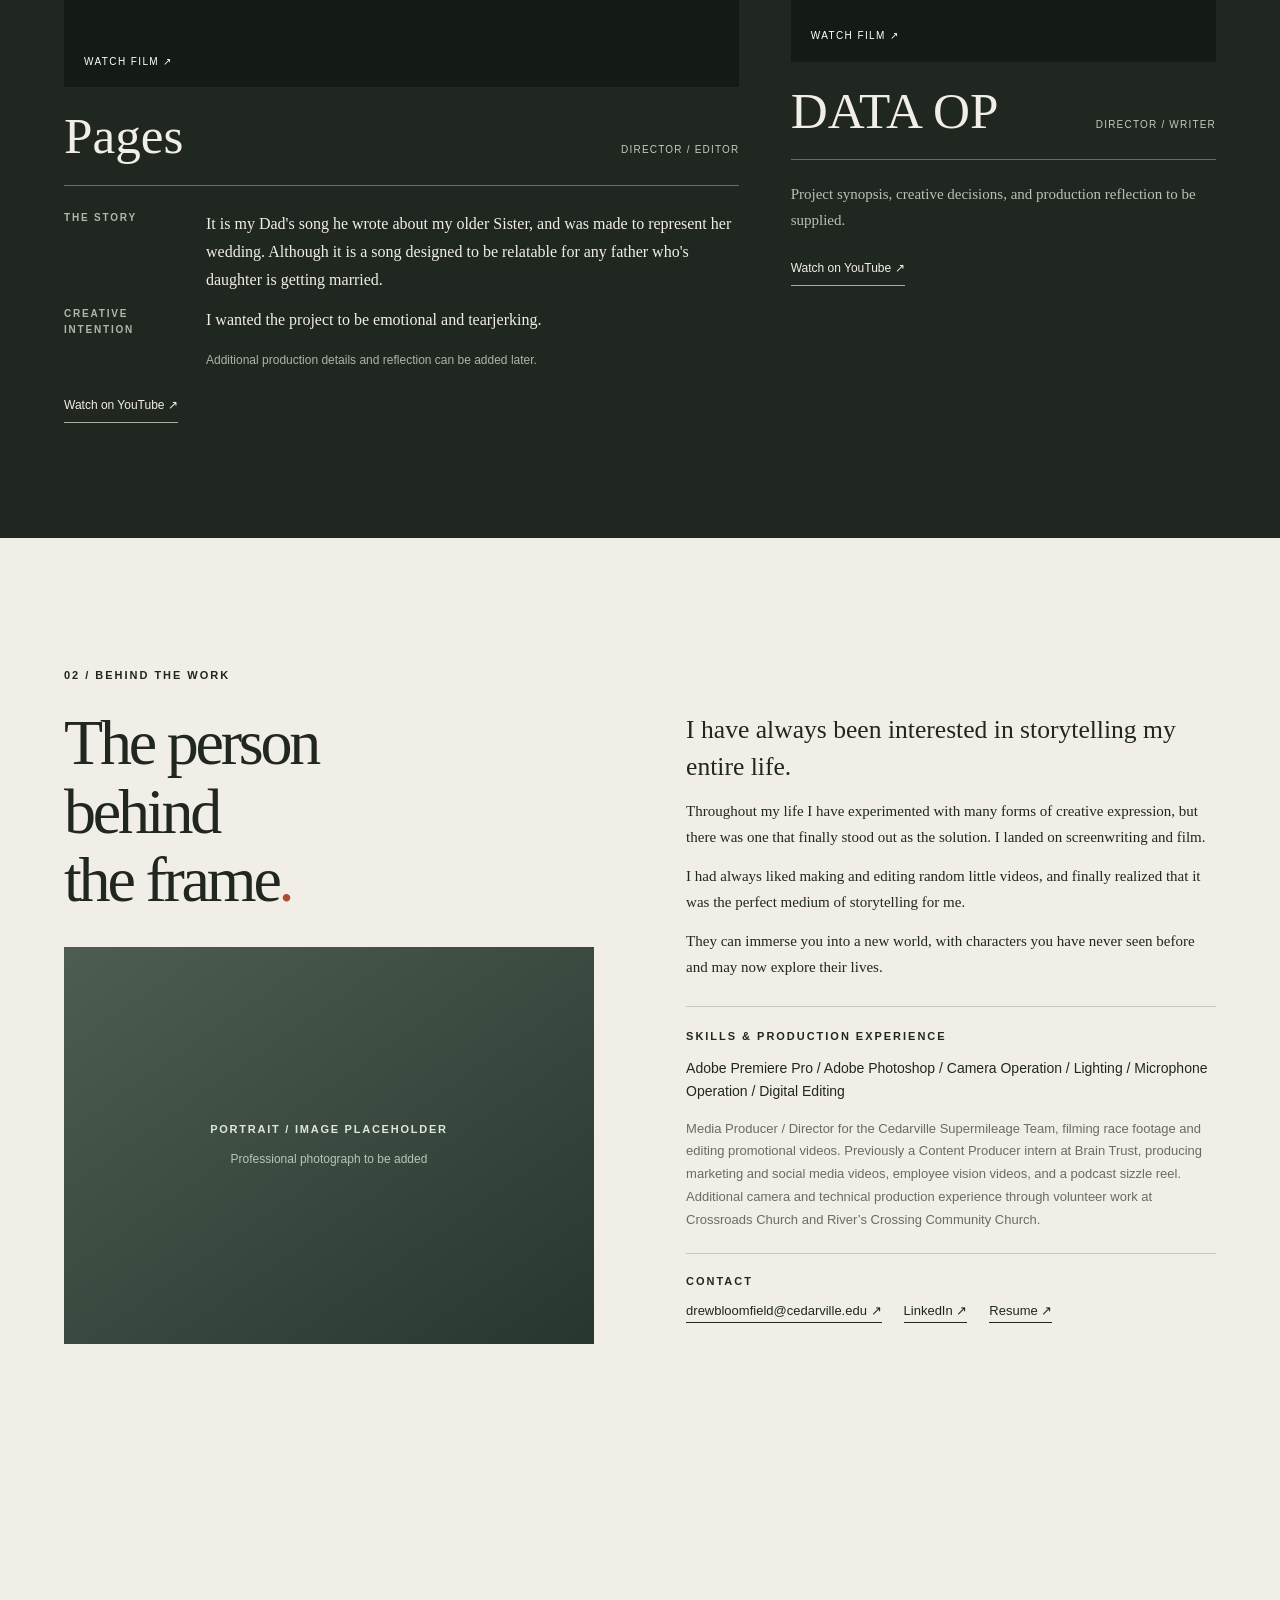
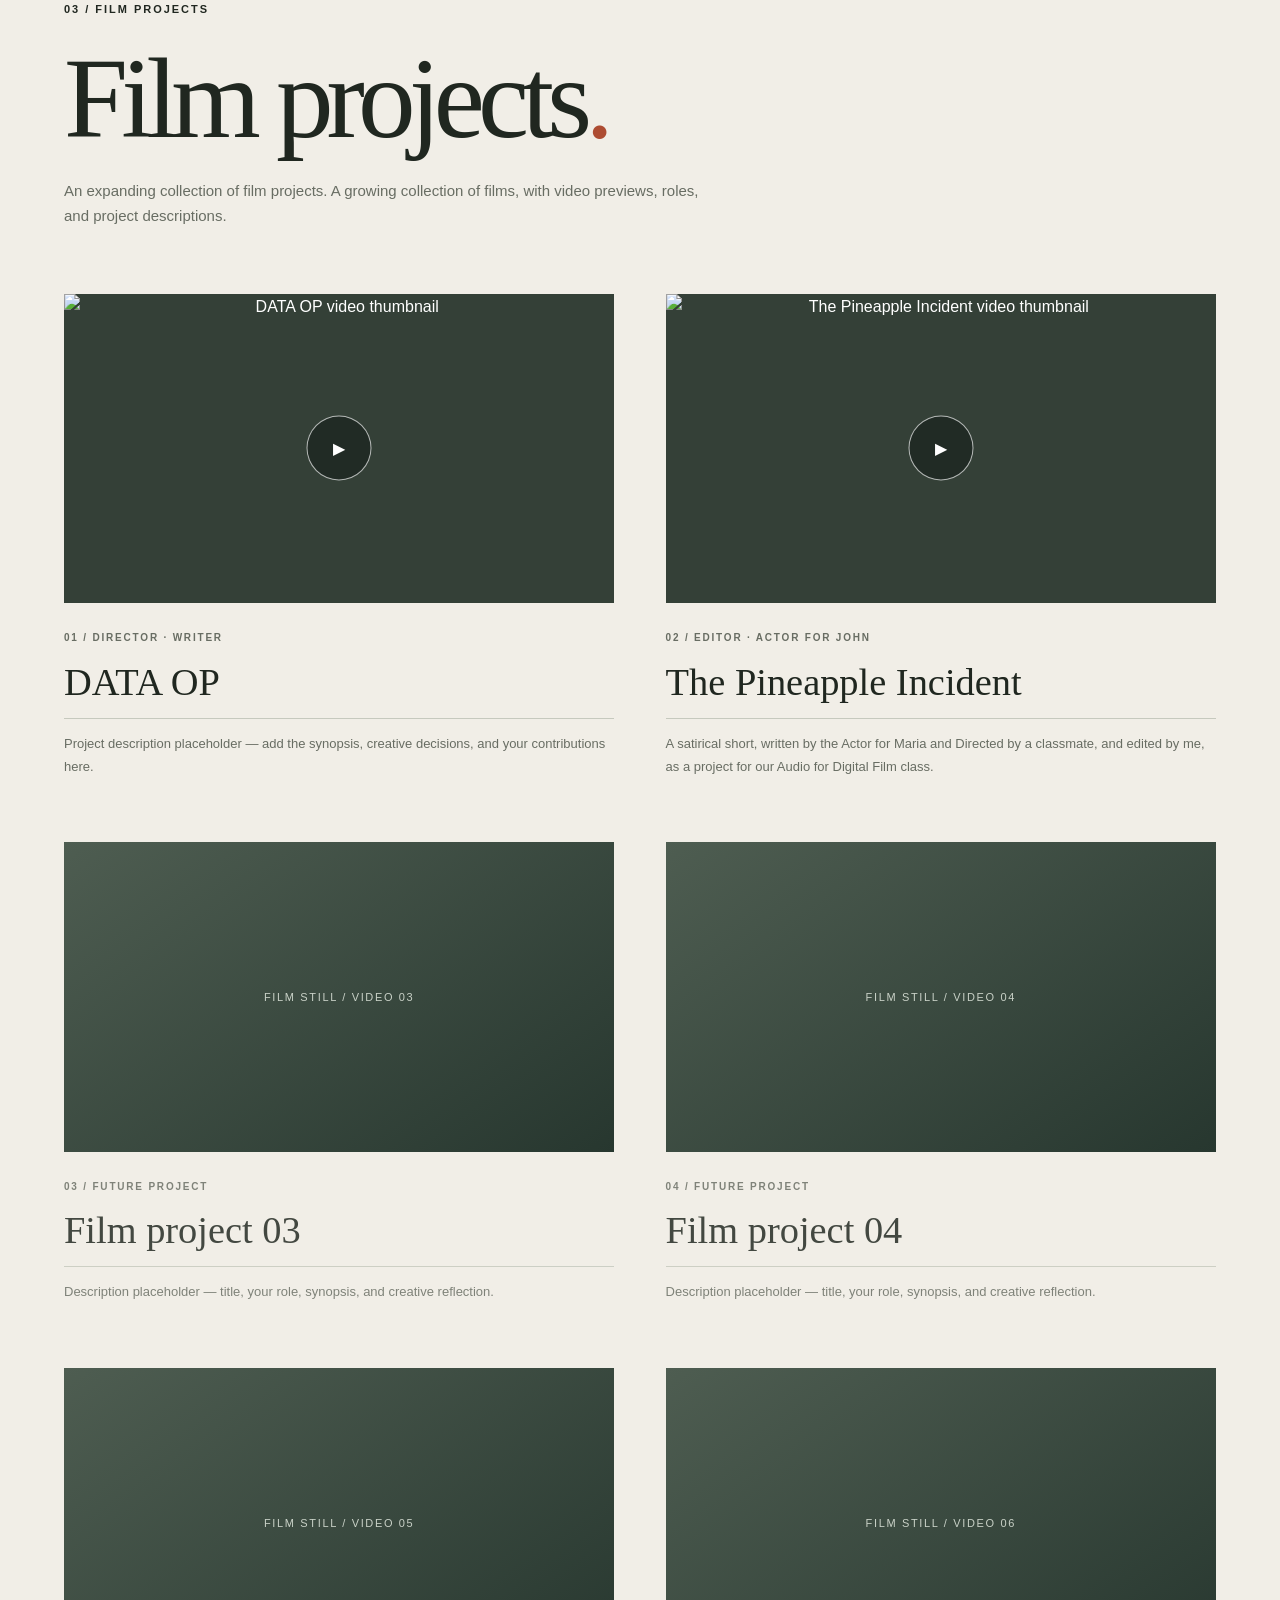
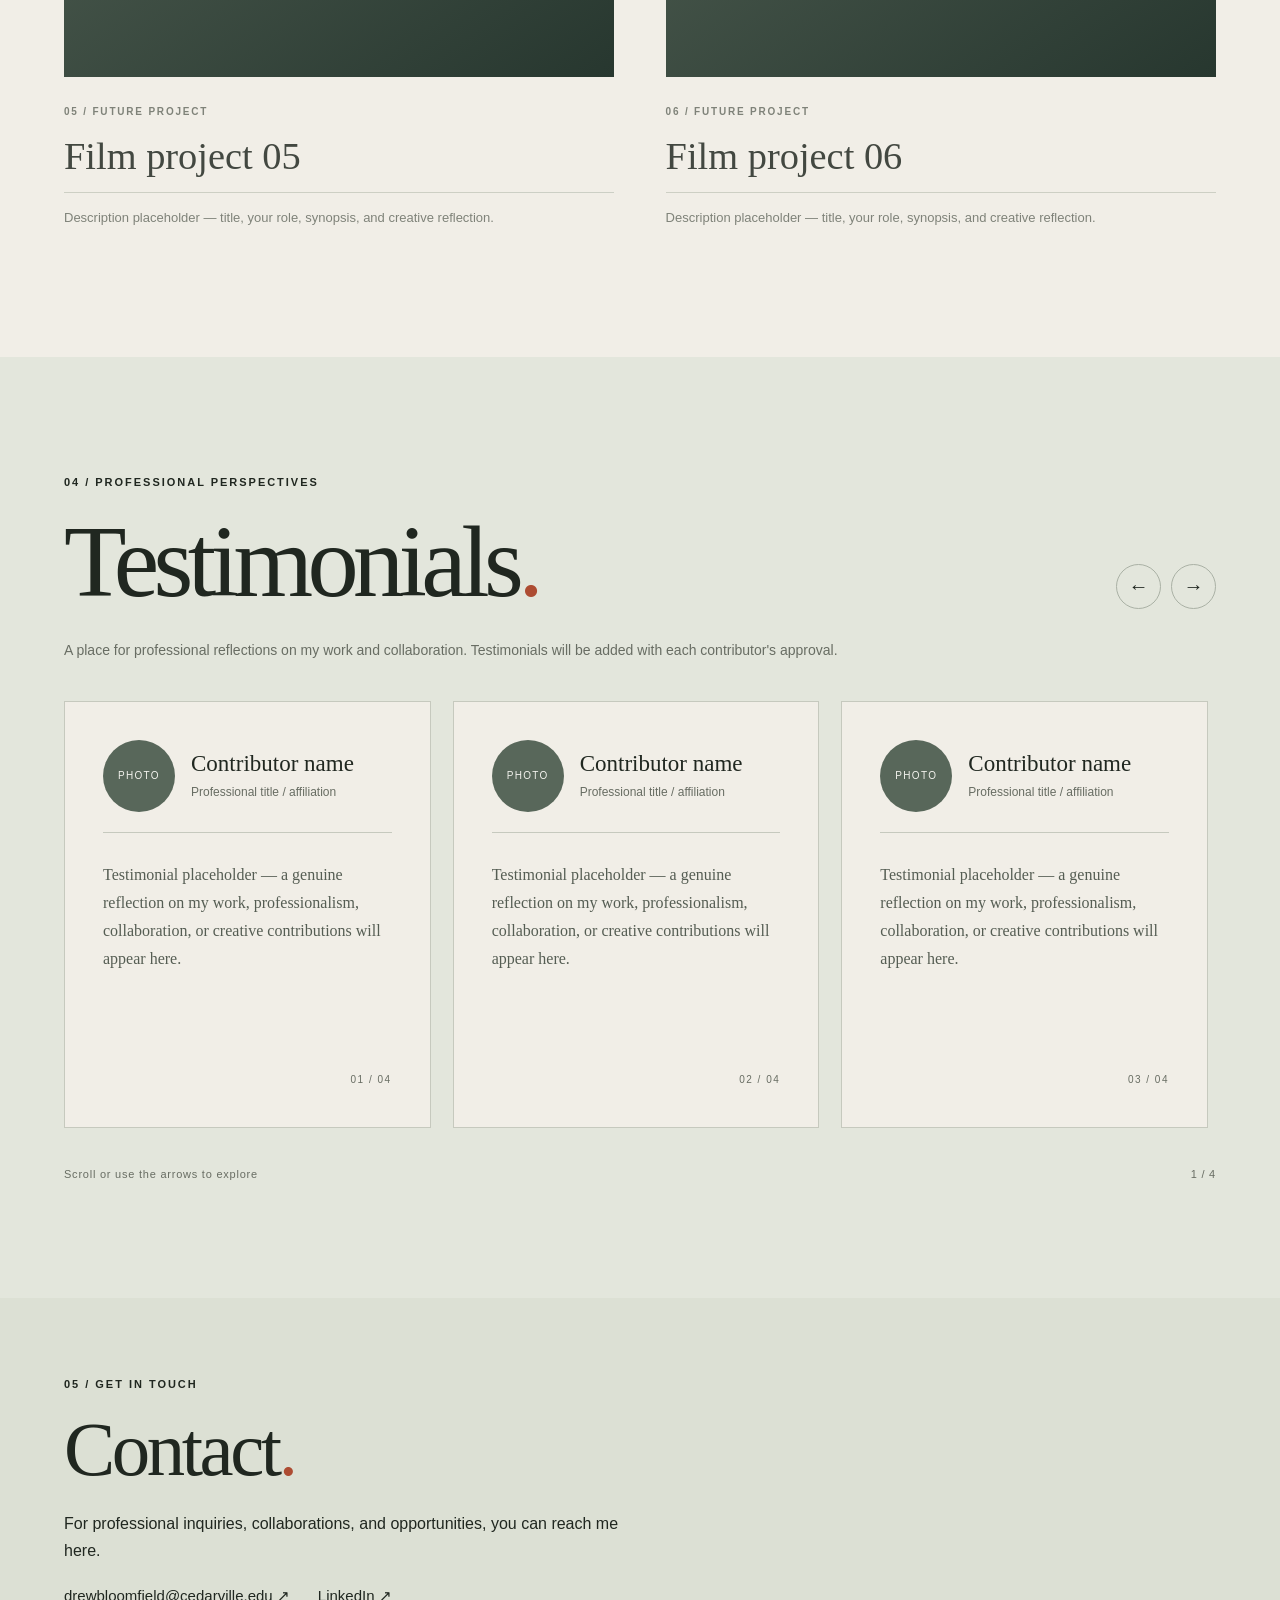
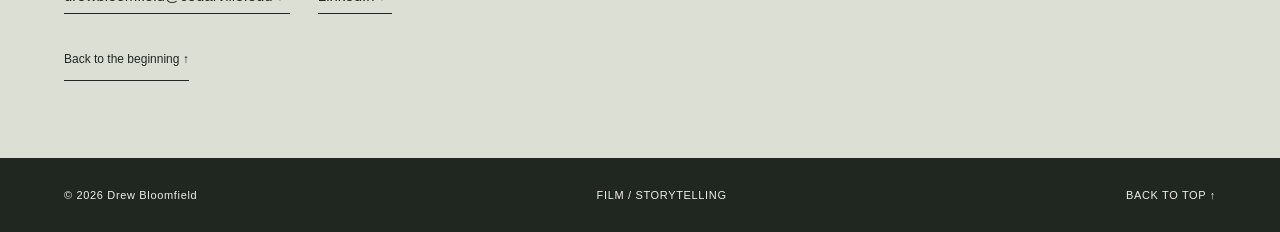
==== commit 08430b15: "Fix testimonial three-column display and force fresh stylesheet load" ====
--- a/preview-v2/index.html
+++ b/preview-v2/index.html
@@ -6,7 +6,7 @@
 <meta name="theme-color" content="#202720">
 <meta name="description" content="Drew Bloomfield — film and storytelling portfolio featuring Pages and DATA OP.">
 <title>Drew Bloomfield | Film Portfolio</title>
-<link rel="stylesheet" href="./styles.css?v=testimonials-20261113">
+<link rel="stylesheet" href="./styles.css?v=testimonials-three-column-20261113-1946">
 <script src="./script.js?v=testimonials-20261113" defer></script>
 </head>
 <body>
--- a/preview-v2/styles.css
+++ b/preview-v2/styles.css
@@ -84,3 +84,47 @@
 .about-portrait .portrait-placeholder{width:100%;aspect-ratio:4/3;background:linear-gradient(145deg,#4e5d51,#27372f);color:#e0e6db;display:flex;flex-direction:column;align-items:center;justify-content:center;gap:12px;text-align:center;padding:24px}
 .about-portrait .portrait-placeholder span{font-size:11px;letter-spacing:.16em;font-weight:600}
 .about-portrait .portrait-placeholder small{font-size:12px;color:#b8c5b7}
+
+/* Testimonial slider: editorial cards, real endorsements to be supplied. */
+.testimonials-section{padding:clamp(75px,9vw,130px) 5%;background:#e3e6dc;color:var(--ink)}
+.testimonials-heading{max-width:1350px;margin:auto;display:flex;justify-content:space-between;align-items:end;gap:24px}
+.testimonials-heading h2{font:clamp(52px,8vw,110px)/1.08 Georgia,serif;letter-spacing:-.055em;margin-top:16px}
+.testimonials-heading h2 span{color:var(--accent)}
+.testimonial-controls{display:flex;gap:10px;padding-bottom:8px}
+.testimonial-controls button{width:45px;height:45px;border:1px solid #aab1a5;border-radius:50%;background:transparent;color:var(--ink);font-size:20px}
+.testimonial-controls button:hover{background:var(--ink);color:var(--light)}
+.testimonials-intro{max-width:650px;margin:22px auto 35px;max-width:1350px;font-size:14px;color:var(--muted)}
+.testimonials-track{max-width:1350px;margin:auto;display:flex;gap:22px;overflow-x:auto;scroll-snap-type:x mandatory;scroll-behavior:smooth;scrollbar-width:thin;padding:4px 4px 22px}
+.testimonial-card{flex:0 0 calc((100% - 22px)/2);scroll-snap-align:start;background:var(--paper);border:1px solid var(--line);padding:clamp(22px,3vw,38px);min-width:0;display:flex;flex-direction:column;gap:24px;min-height:315px}
+.testimonial-person{display:flex;align-items:center;gap:16px}
+.testimonial-avatar{width:72px;height:72px;flex:none;border-radius:50%;display:grid;place-items:center;background:#58675a;color:#f2f2ed}
+.testimonial-avatar span{font-size:10px;letter-spacing:.13em}
+.testimonial-person h3{font:23px/1.2 Georgia,serif}
+.testimonial-person p{font-size:12px;color:var(--muted);margin-top:6px}
+.testimonial-quote{border-top:1px solid var(--line);padding-top:23px;flex:1}
+.testimonial-quote p{font:16px/1.75 Georgia,serif;color:#555d53}
+.testimonial-number{font-size:10px;letter-spacing:.15em;color:var(--muted);align-self:end}
+.testimonial-hint{max-width:1350px;margin:15px auto 0;display:flex;justify-content:space-between;font-size:11px;letter-spacing:.07em;color:var(--muted)}
+@media(max-width:700px){.testimonial-card{flex-basis:85%}.testimonials-heading h2{font-size:clamp(40px,9vw,65px)}}
+@media(max-width:520px){.site-header nav{gap:8px;flex-wrap:wrap;justify-content:flex-end}.site-header nav a{font-size:10px}.testimonial-card{flex-basis:92%}}
+@media(prefers-reduced-motion:reduce){.testimonials-track{scroll-behavior:auto}}
+
+/* Testimonial refinement: three narrower cards per desktop row and taller quote area. */
+.testimonial-card{
+  flex:0 0 calc((100% - 44px)/3);
+  min-height:390px;
+  gap:20px;
+}
+.testimonial-quote{
+  min-height:220px;
+  padding-top:28px;
+}
+@media(max-width:900px){
+  .testimonial-card{flex-basis:calc((100% - 22px)/2)}
+}
+@media(max-width:700px){
+  .testimonial-card{flex-basis:85%}
+}
+@media(max-width:520px){
+  .testimonial-card{flex-basis:92%}
+}
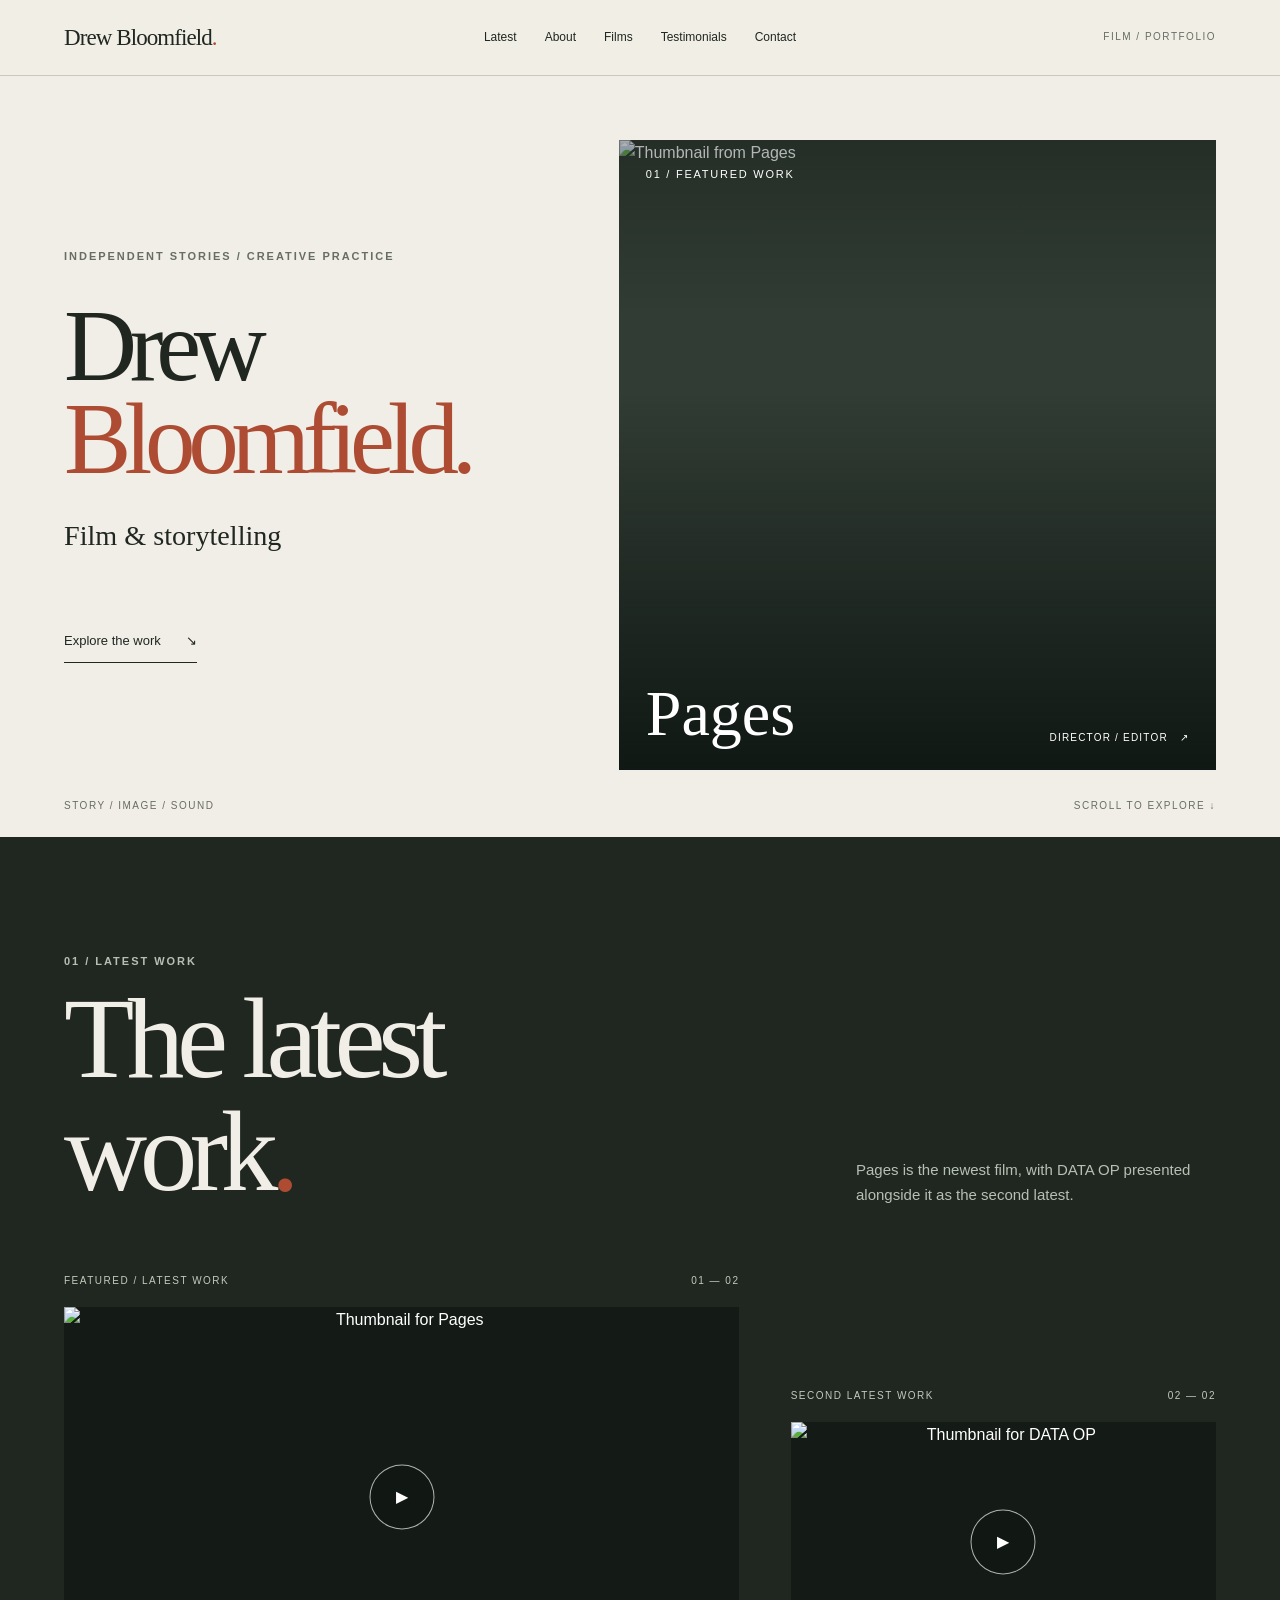
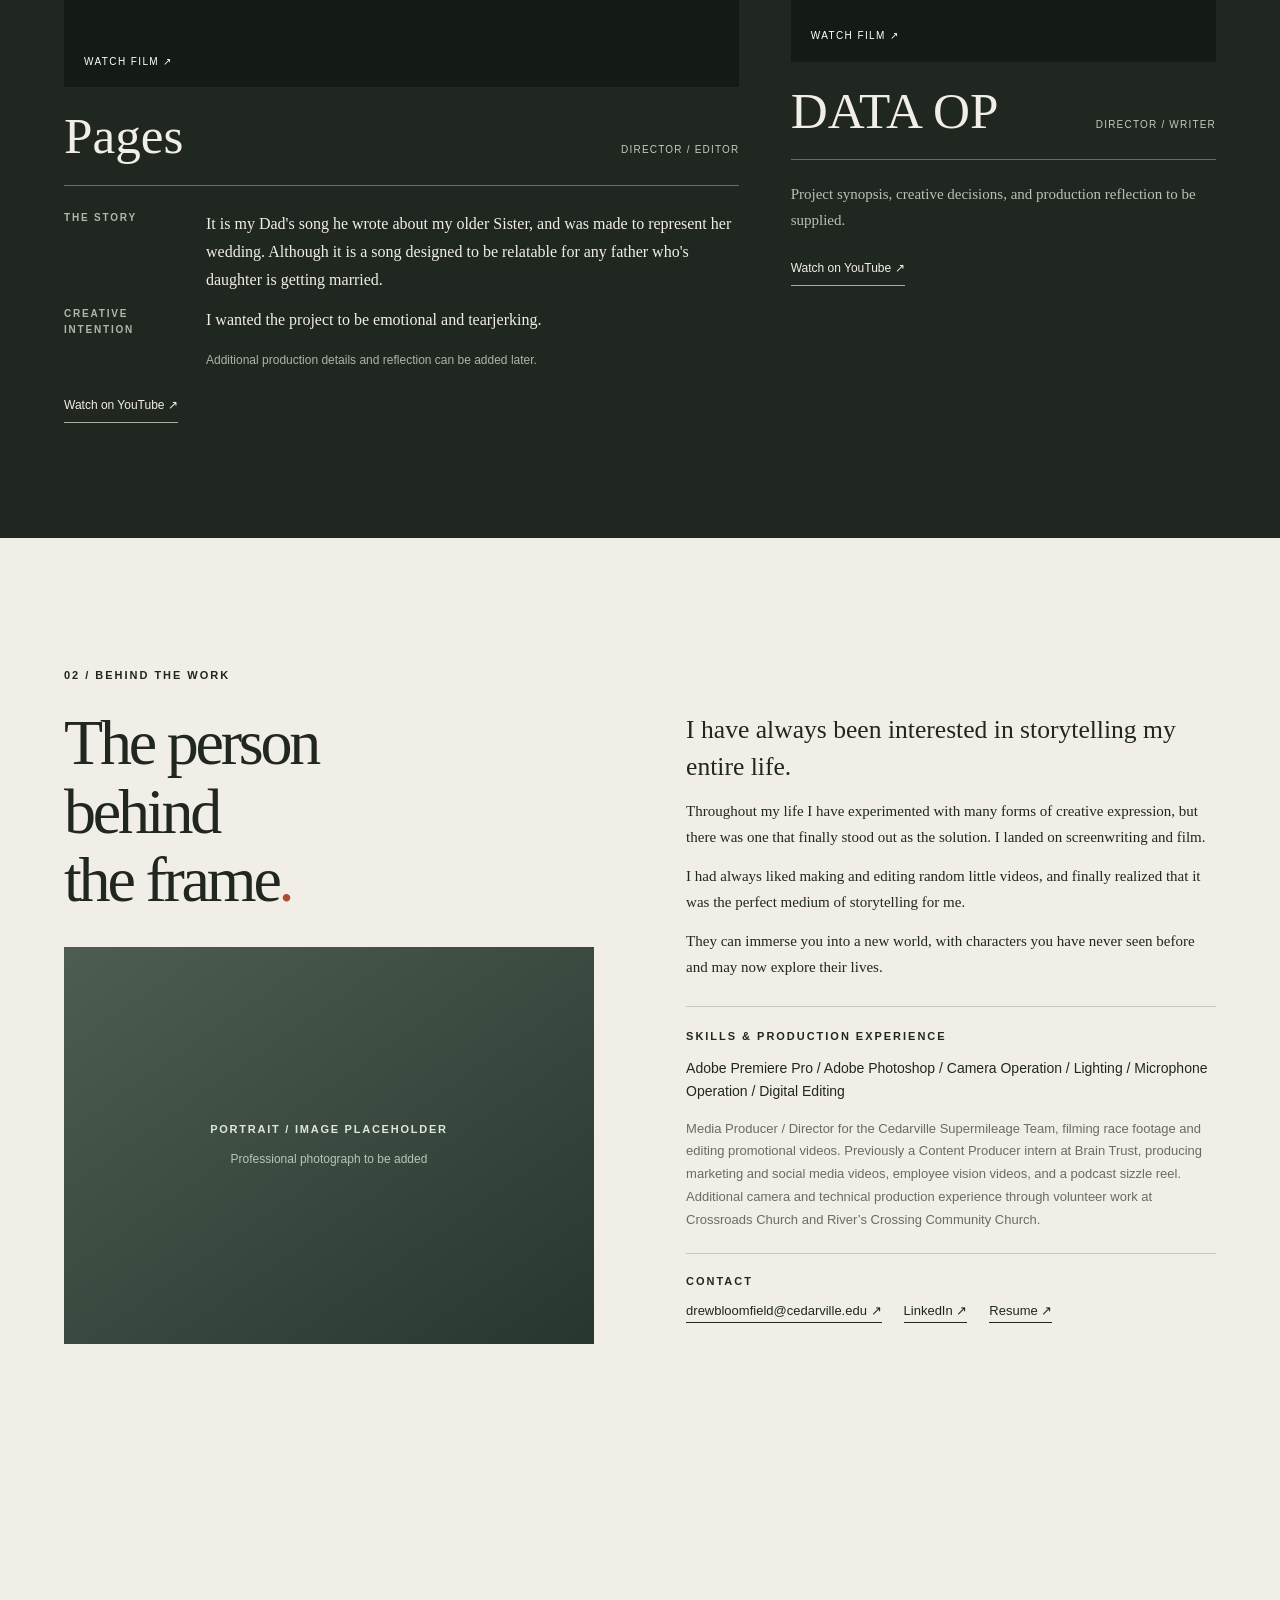
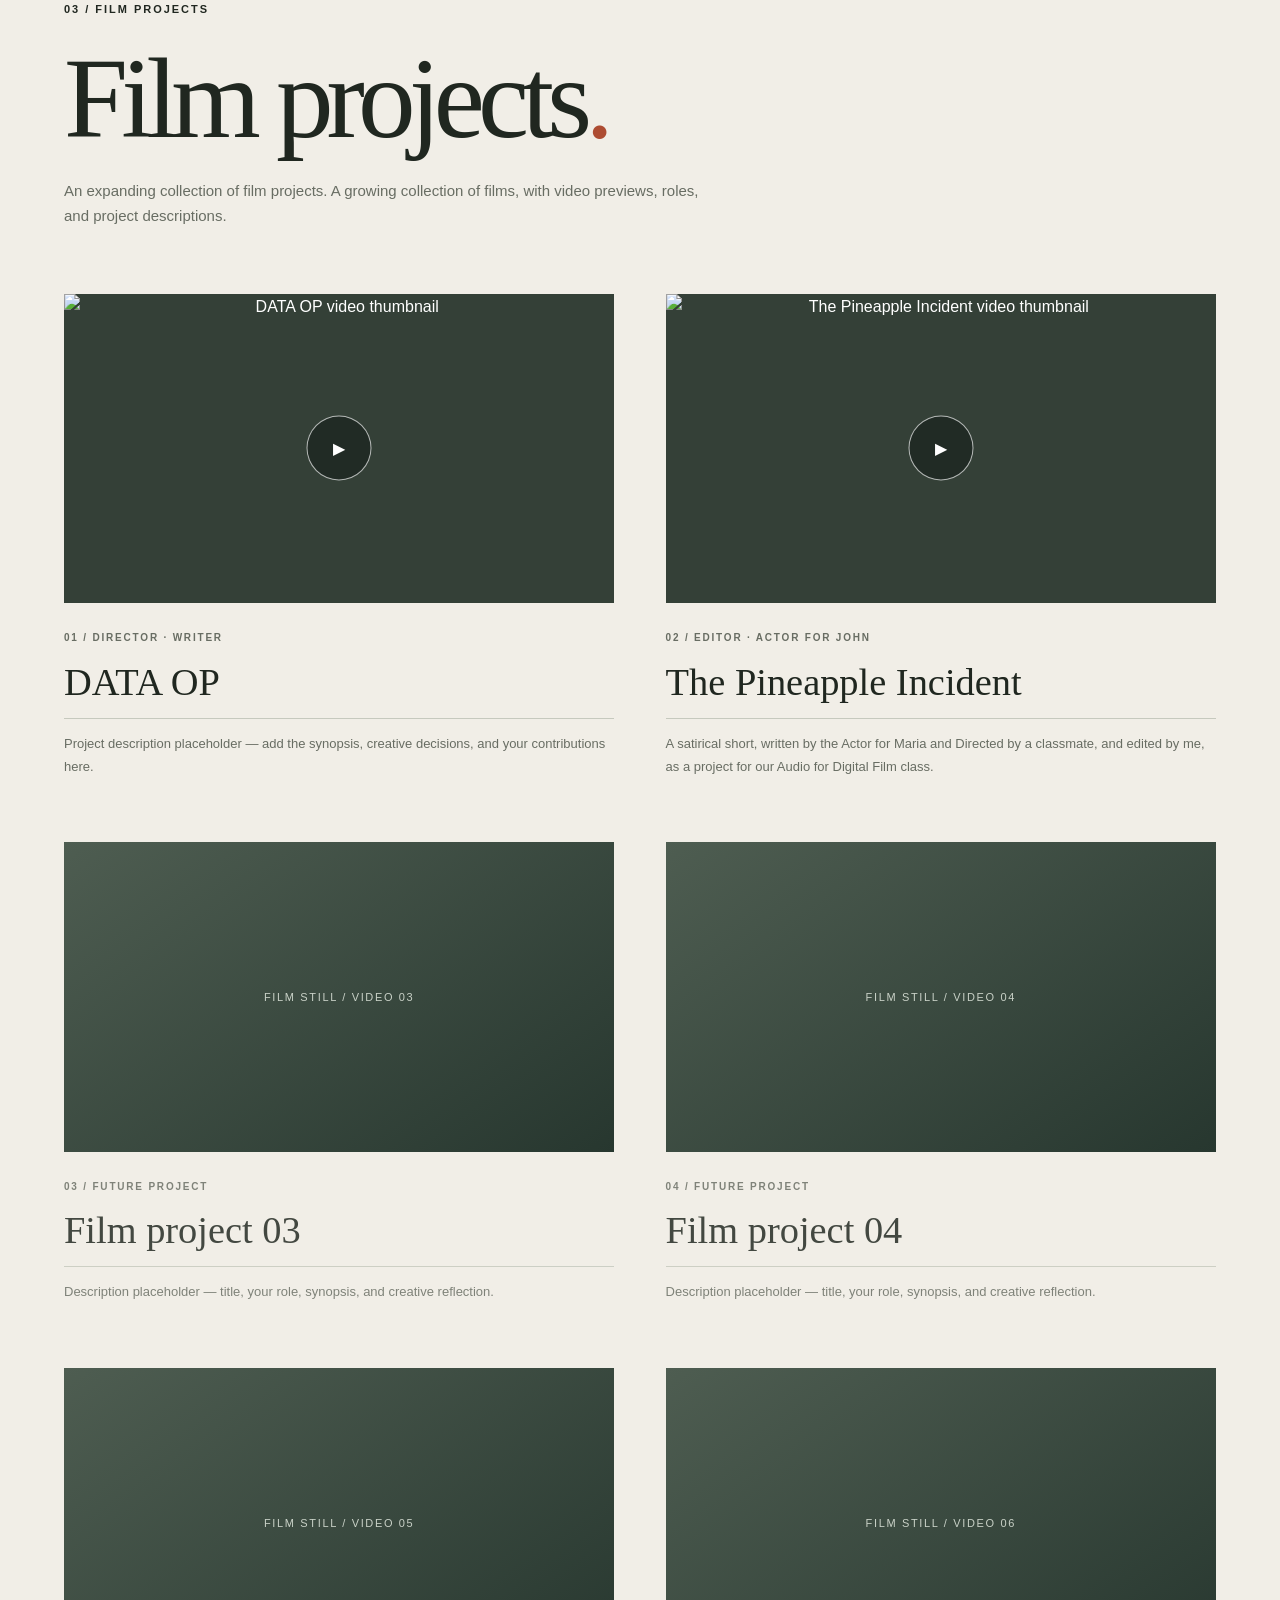
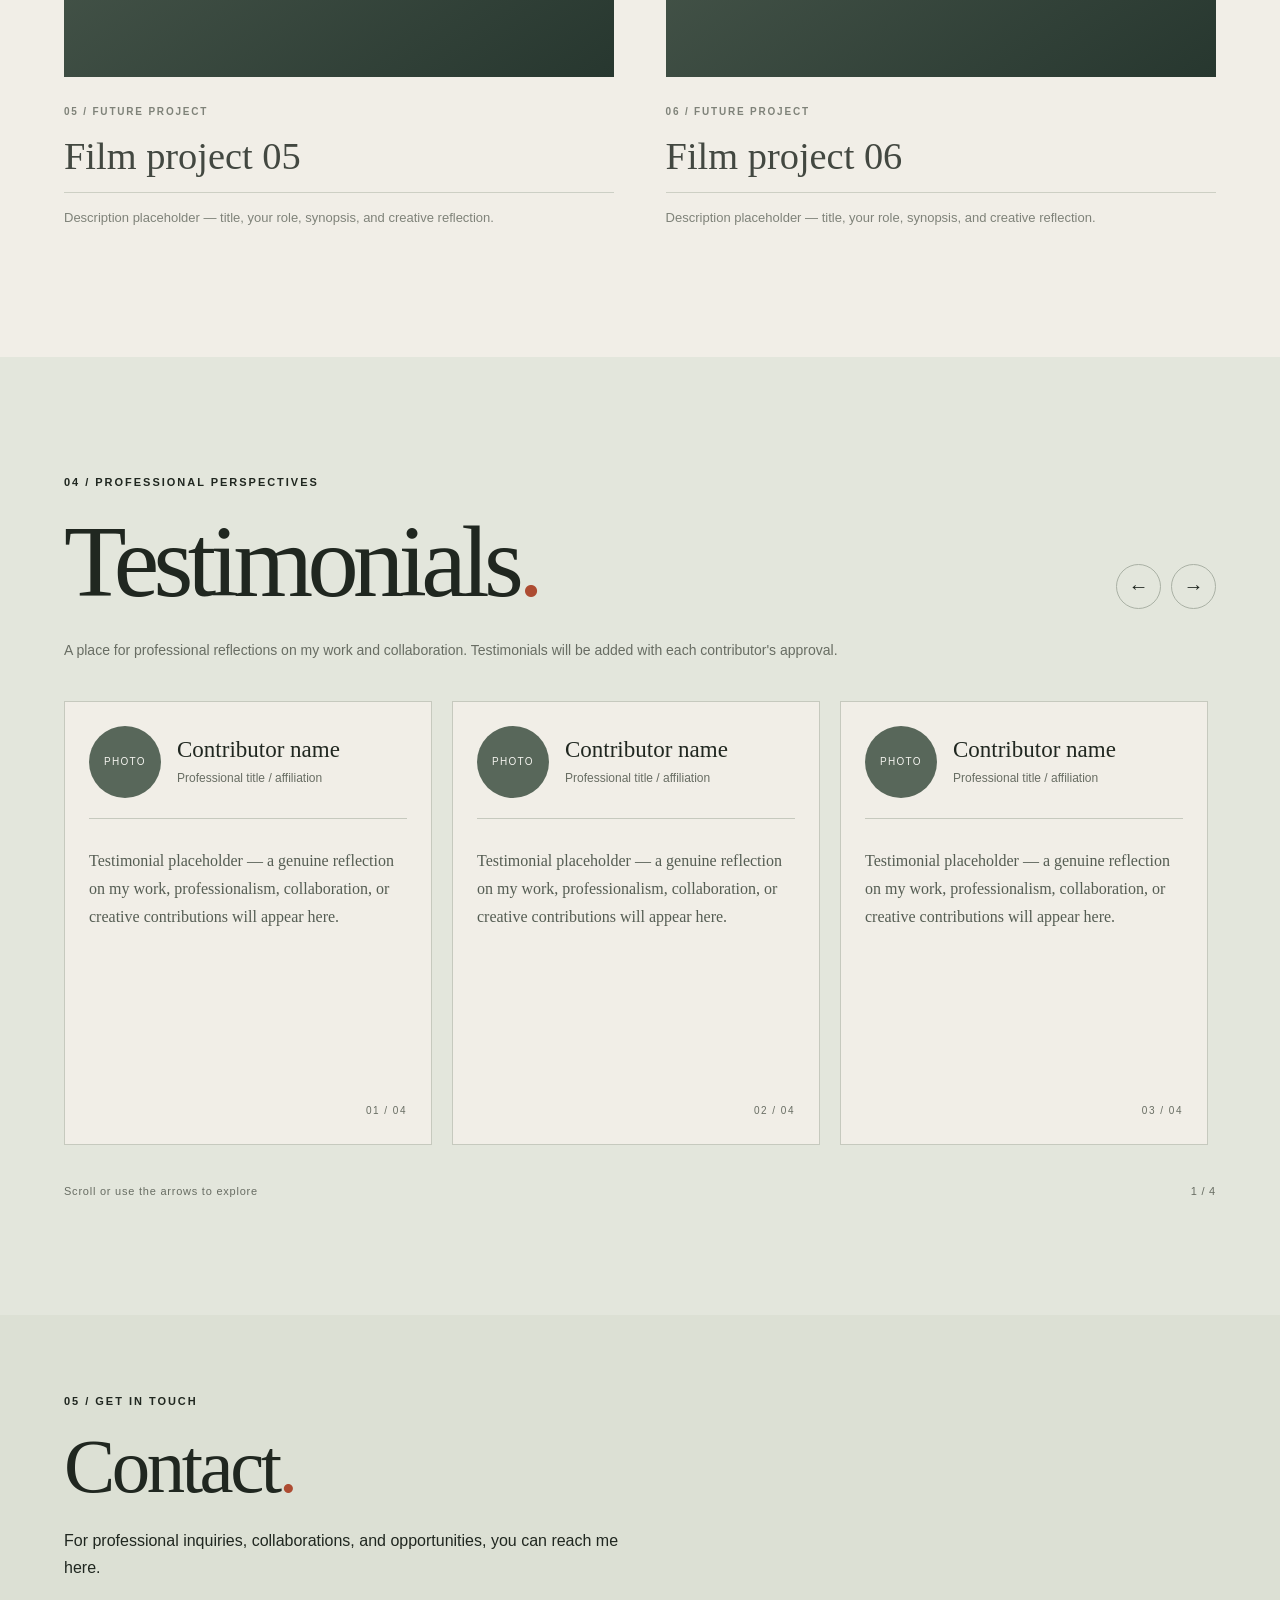
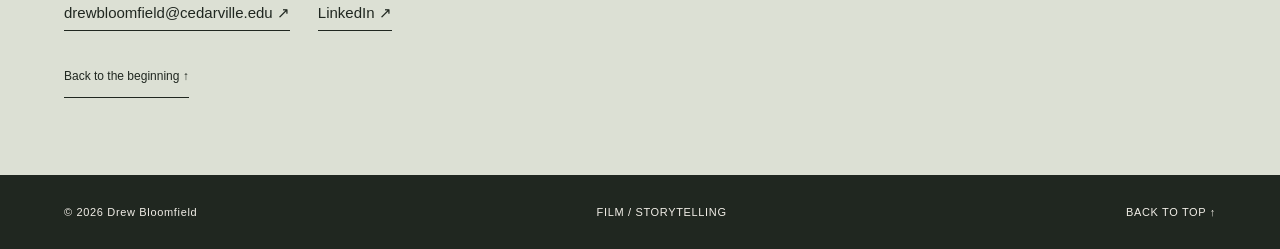
==== commit 140bec1f: "Enforce testimonial three-column grid directly in HTML to bypass CSS caching" ====
--- a/preview-v2/index.html
+++ b/preview-v2/index.html
@@ -8,6 +8,15 @@
 <title>Drew Bloomfield | Film Portfolio</title>
 <link rel="stylesheet" href="./styles.css?v=testimonials-three-column-20261113-1946">
 <script src="./script.js?v=testimonials-20261113" defer></script>
+<style id="testimonial-layout-v3">
+/* In-page override guarantees this layout loads with the HTML, regardless of cached CSS. */
+#testimonials #testimonials-track{display:grid!important;grid-auto-flow:column!important;grid-auto-columns:calc((100% - 40px)/3)!important;grid-template-columns:none!important;gap:20px!important;overflow-x:auto!important;scroll-snap-type:x mandatory!important;align-items:stretch!important}
+#testimonials #testimonials-track>.testimonial-card{box-sizing:border-box!important;width:100%!important;min-width:0!important;max-width:none!important;min-height:440px!important;flex:none!important;padding:24px!important;scroll-snap-align:start!important}
+#testimonials .testimonial-quote{min-height:265px!important;flex:1!important;padding-top:28px!important}
+@media(max-width:900px){#testimonials #testimonials-track{grid-auto-columns:calc((100% - 20px)/2)!important}}
+@media(max-width:700px){#testimonials #testimonials-track{grid-auto-columns:85%!important}}
+@media(max-width:520px){#testimonials #testimonials-track{grid-auto-columns:92%!important}}
+</style>
 </head>
 <body>
 <a class="skip-link" href="#main">Skip to content</a>
--- a/preview-v2/styles.css
+++ b/preview-v2/styles.css
@@ -128,3 +128,17 @@
 @media(max-width:520px){
   .testimonial-card{flex-basis:92%}
 }
+
+/* Definitive three-card testimonial carousel. */
+@media(min-width:901px){
+  #testimonials .testimonials-track{display:flex;gap:20px;scroll-snap-type:x mandatory}
+  #testimonials .testimonial-card{
+    flex:0 0 calc((100% - 40px)/3);
+    width:calc((100% - 40px)/3);
+    min-width:0;
+    min-height:420px;
+    padding:26px;
+  }
+}
+#testimonials .testimonial-quote{flex:1;min-height:245px;padding-top:26px}
+#testimonials .testimonial-card{box-sizing:border-box}
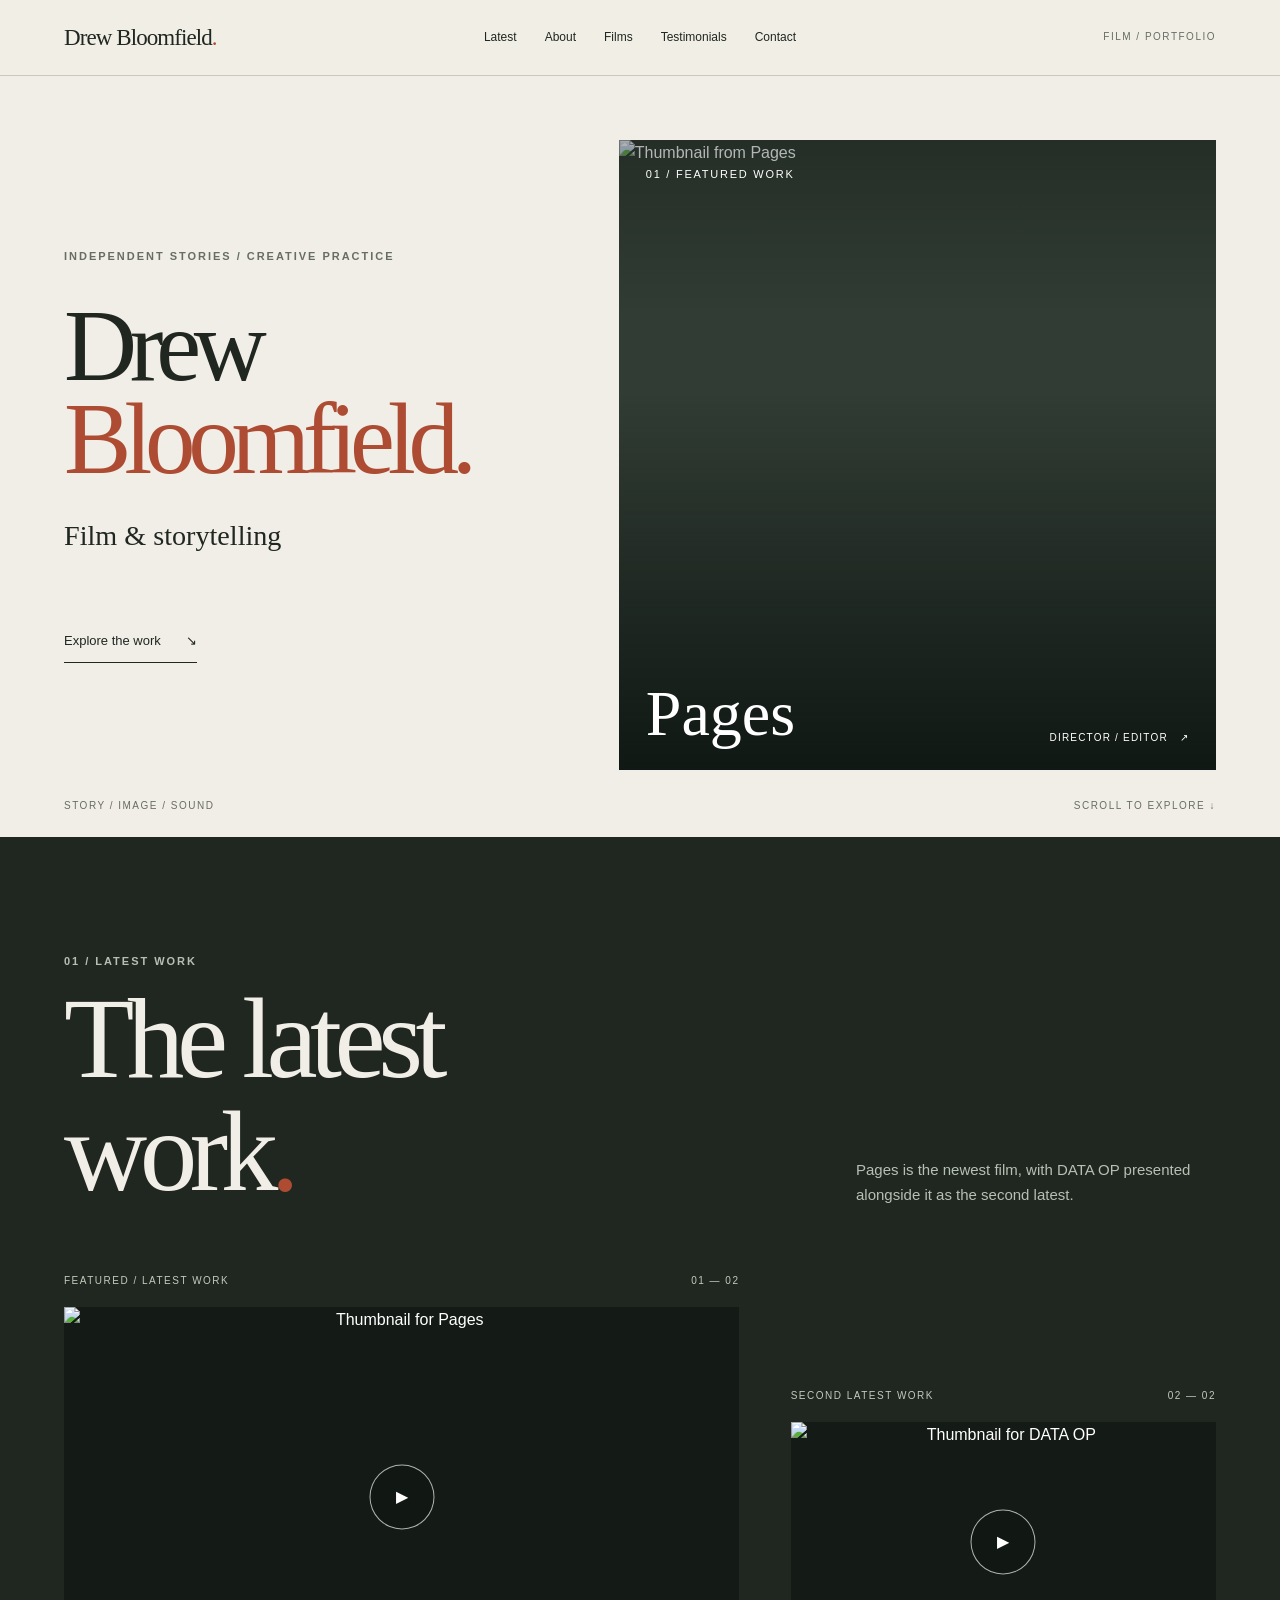
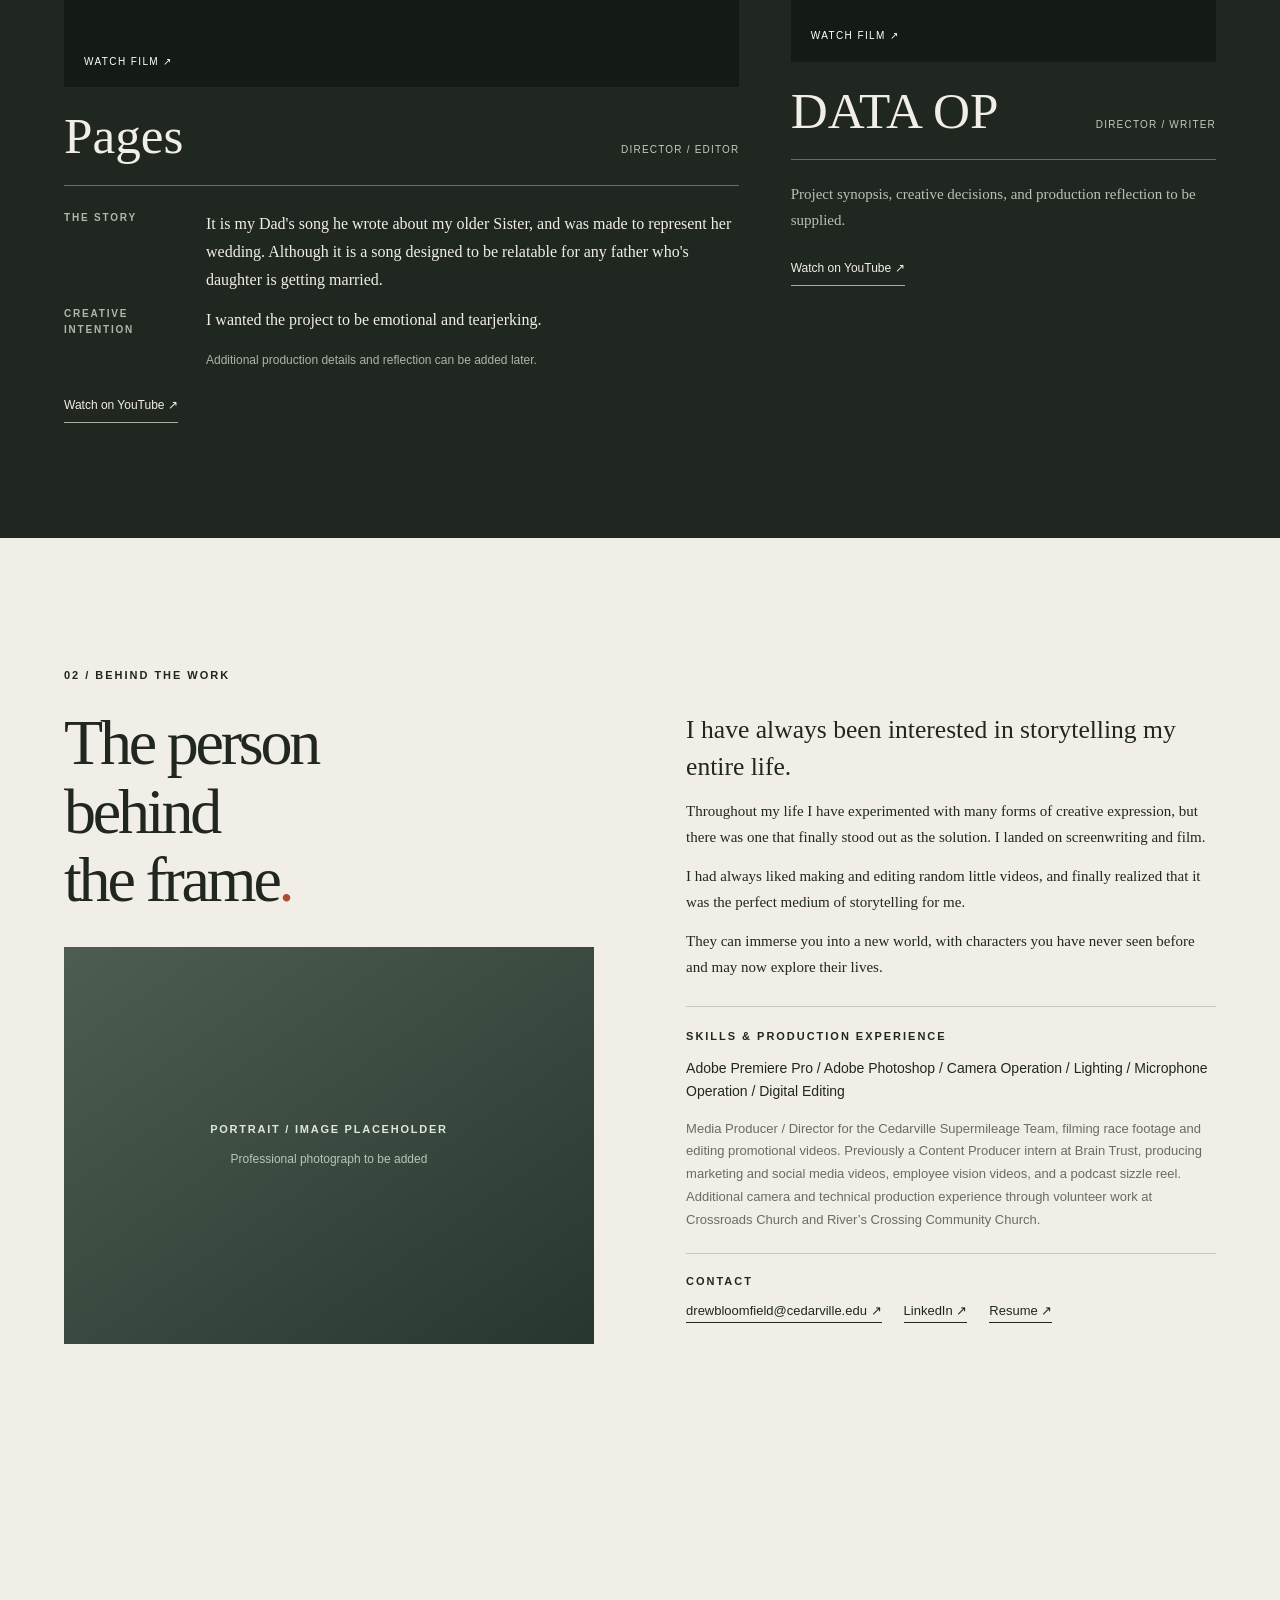
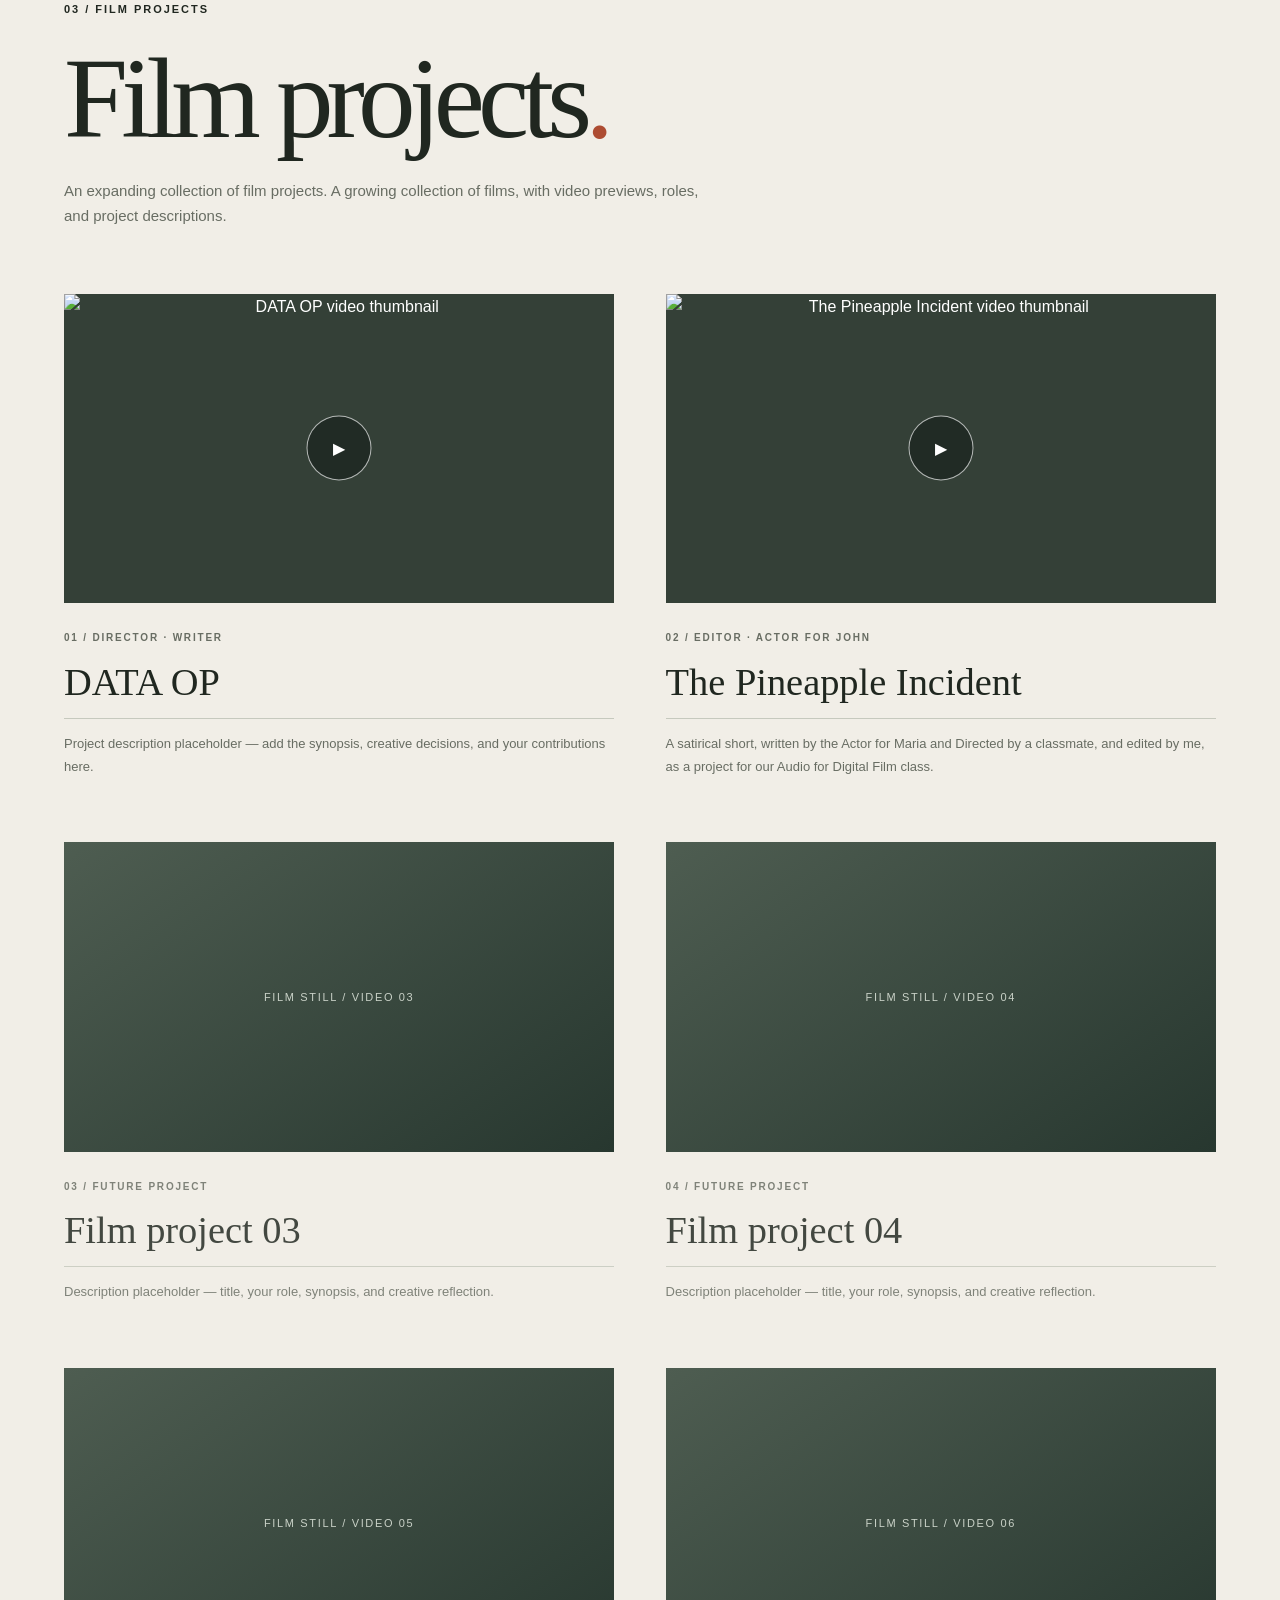
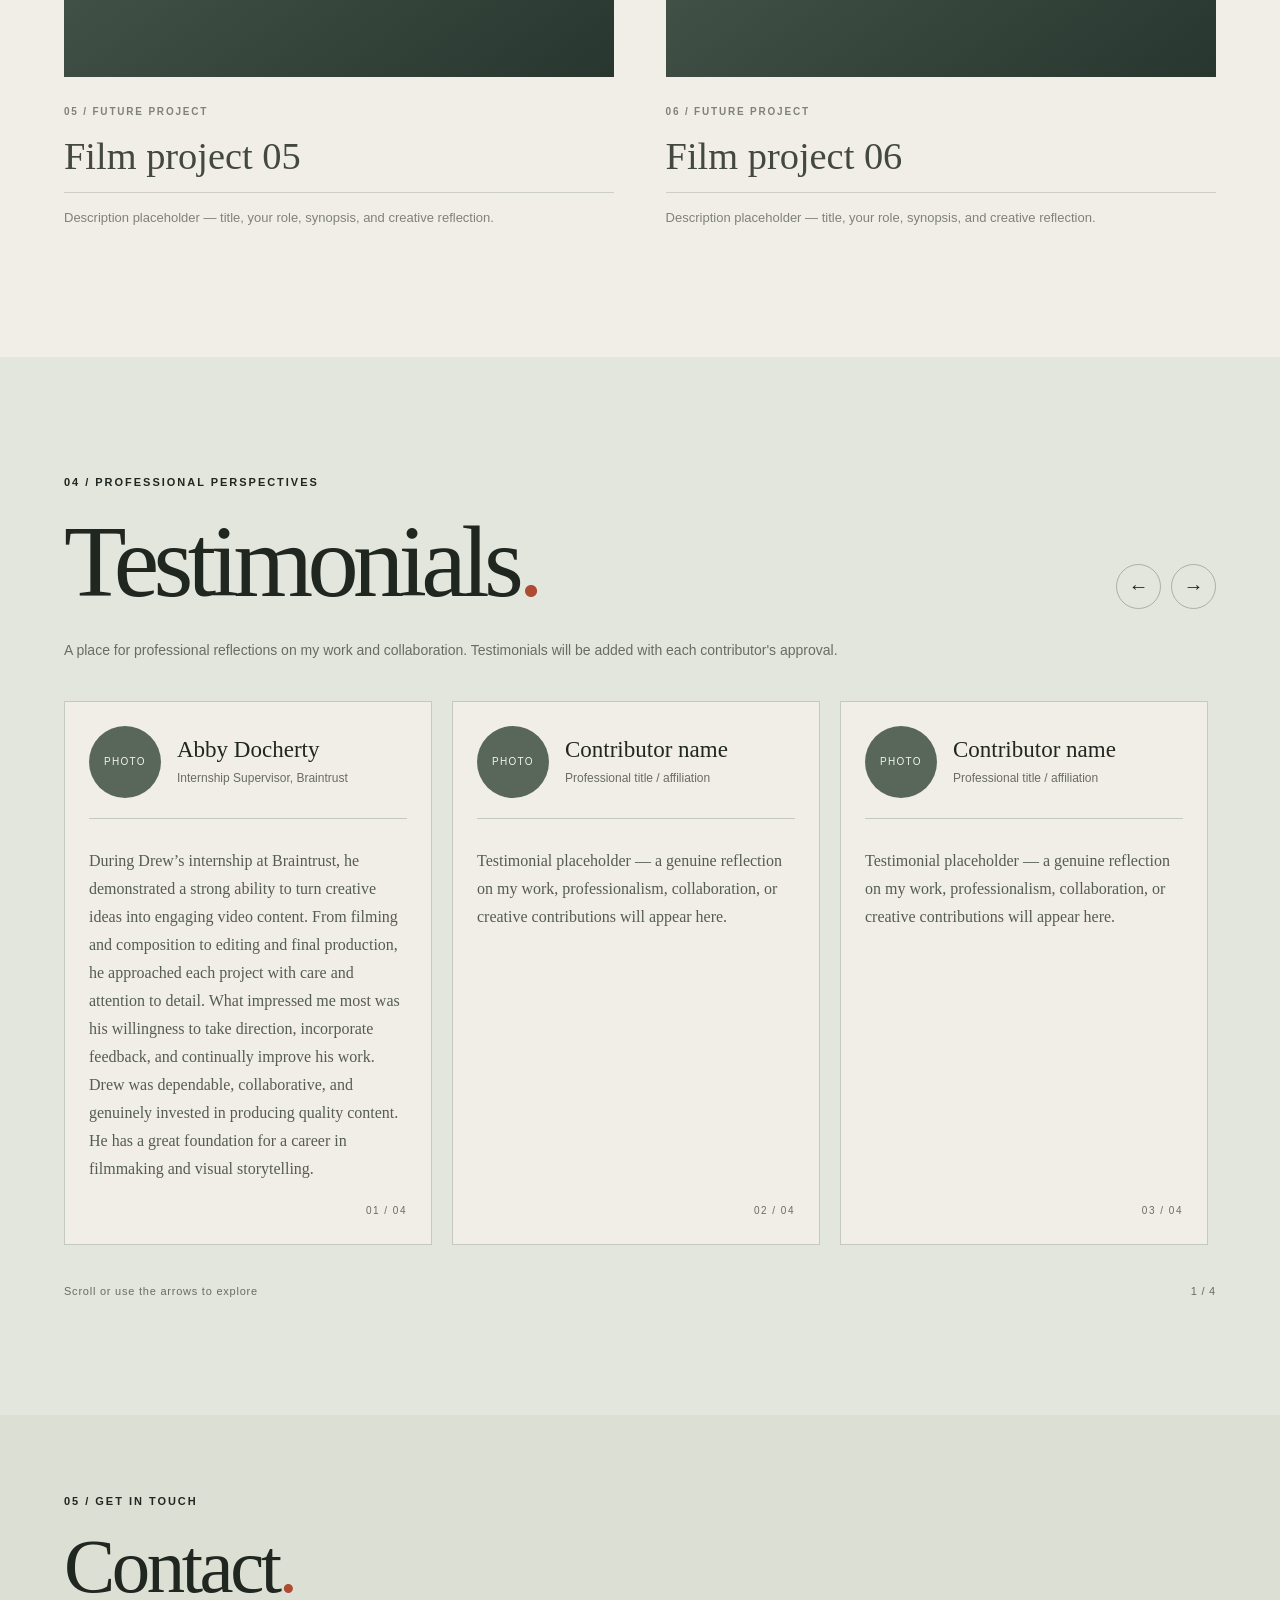
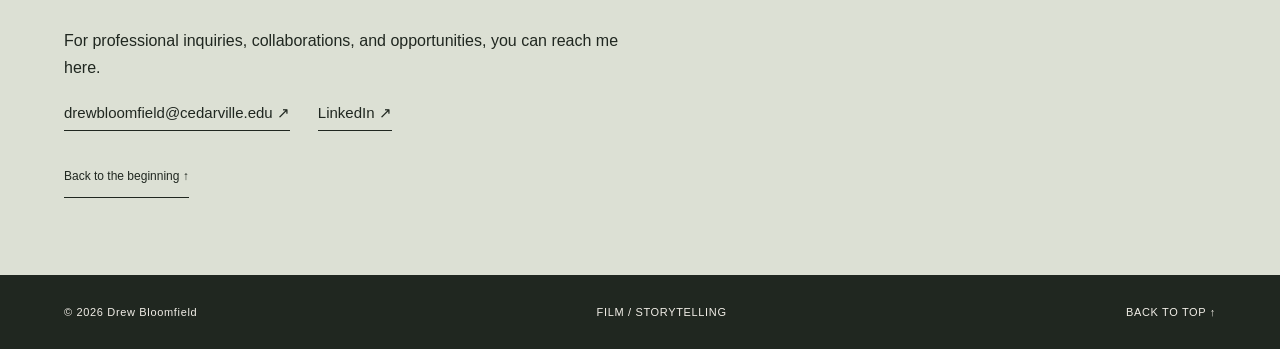
==== commit 41704961: "Add Abby Docherty testimonial without changing carousel layout" ====
--- a/preview-v2/index.html
+++ b/preview-v2/index.html
@@ -123,8 +123,8 @@
   <p class="testimonials-intro">A place for professional reflections on my work and collaboration. Testimonials will be added with each contributor's approval.</p>
   <div class="testimonials-track" id="testimonials-track" tabindex="0" aria-label="Testimonial cards">
     <article class="testimonial-card">
-      <div class="testimonial-person"><div class="testimonial-avatar" role="img" aria-label="Headshot placeholder for future testimonial contributor 1"><span>PHOTO</span></div><div><h3>Contributor name</h3><p>Professional title / affiliation</p></div></div>
-      <div class="testimonial-quote"><p>Testimonial placeholder — a genuine reflection on my work, professionalism, collaboration, or creative contributions will appear here.</p></div>
+      <div class="testimonial-person"><div class="testimonial-avatar" role="img" aria-label="Headshot placeholder for Abby Docherty"><span>PHOTO</span></div><div><h3>Abby Docherty</h3><p>Internship Supervisor, Braintrust</p></div></div>
+      <div class="testimonial-quote"><p>During Drew’s internship at Braintrust, he demonstrated a strong ability to turn creative ideas into engaging video content. From filming and composition to editing and final production, he approached each project with care and attention to detail. What impressed me most was his willingness to take direction, incorporate feedback, and continually improve his work. Drew was dependable, collaborative, and genuinely invested in producing quality content. He has a great foundation for a career in filmmaking and visual storytelling.</p></div>
       <span class="testimonial-number">01 / 04</span>
     </article>
     <article class="testimonial-card">
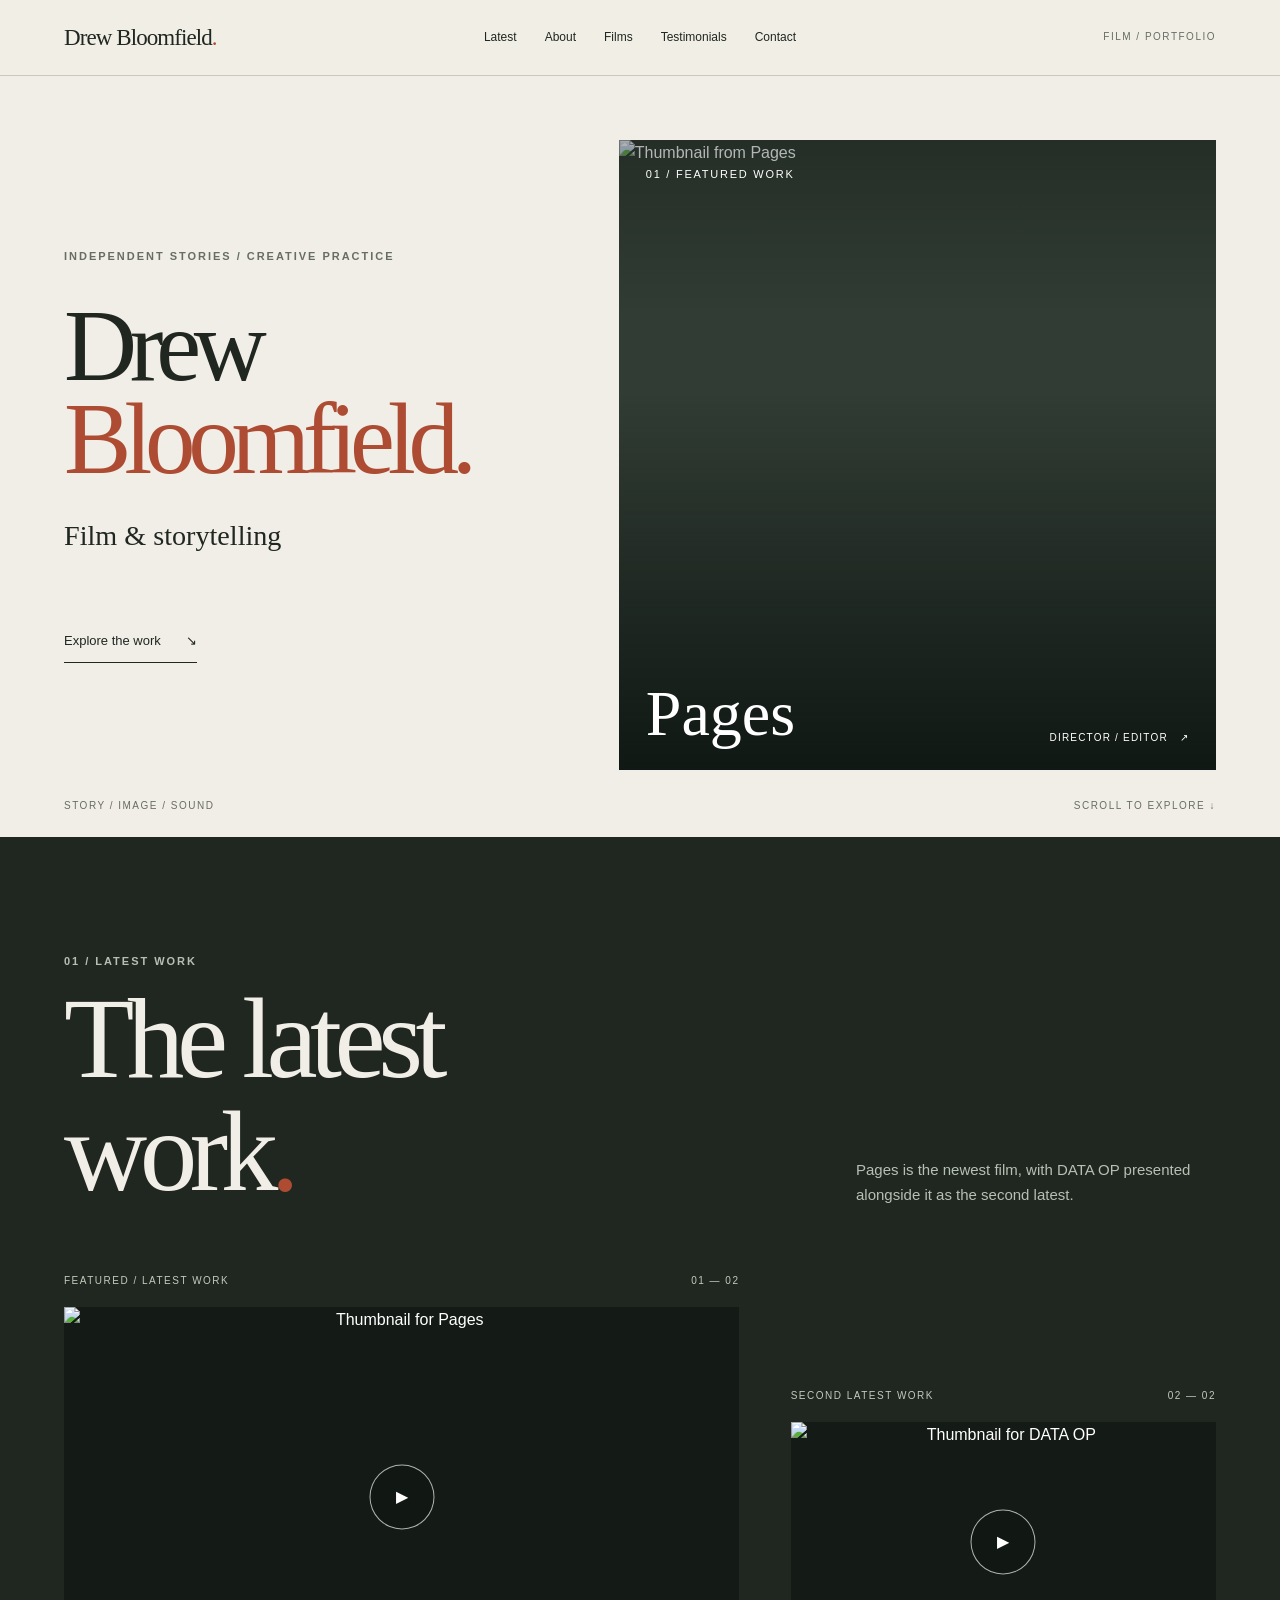
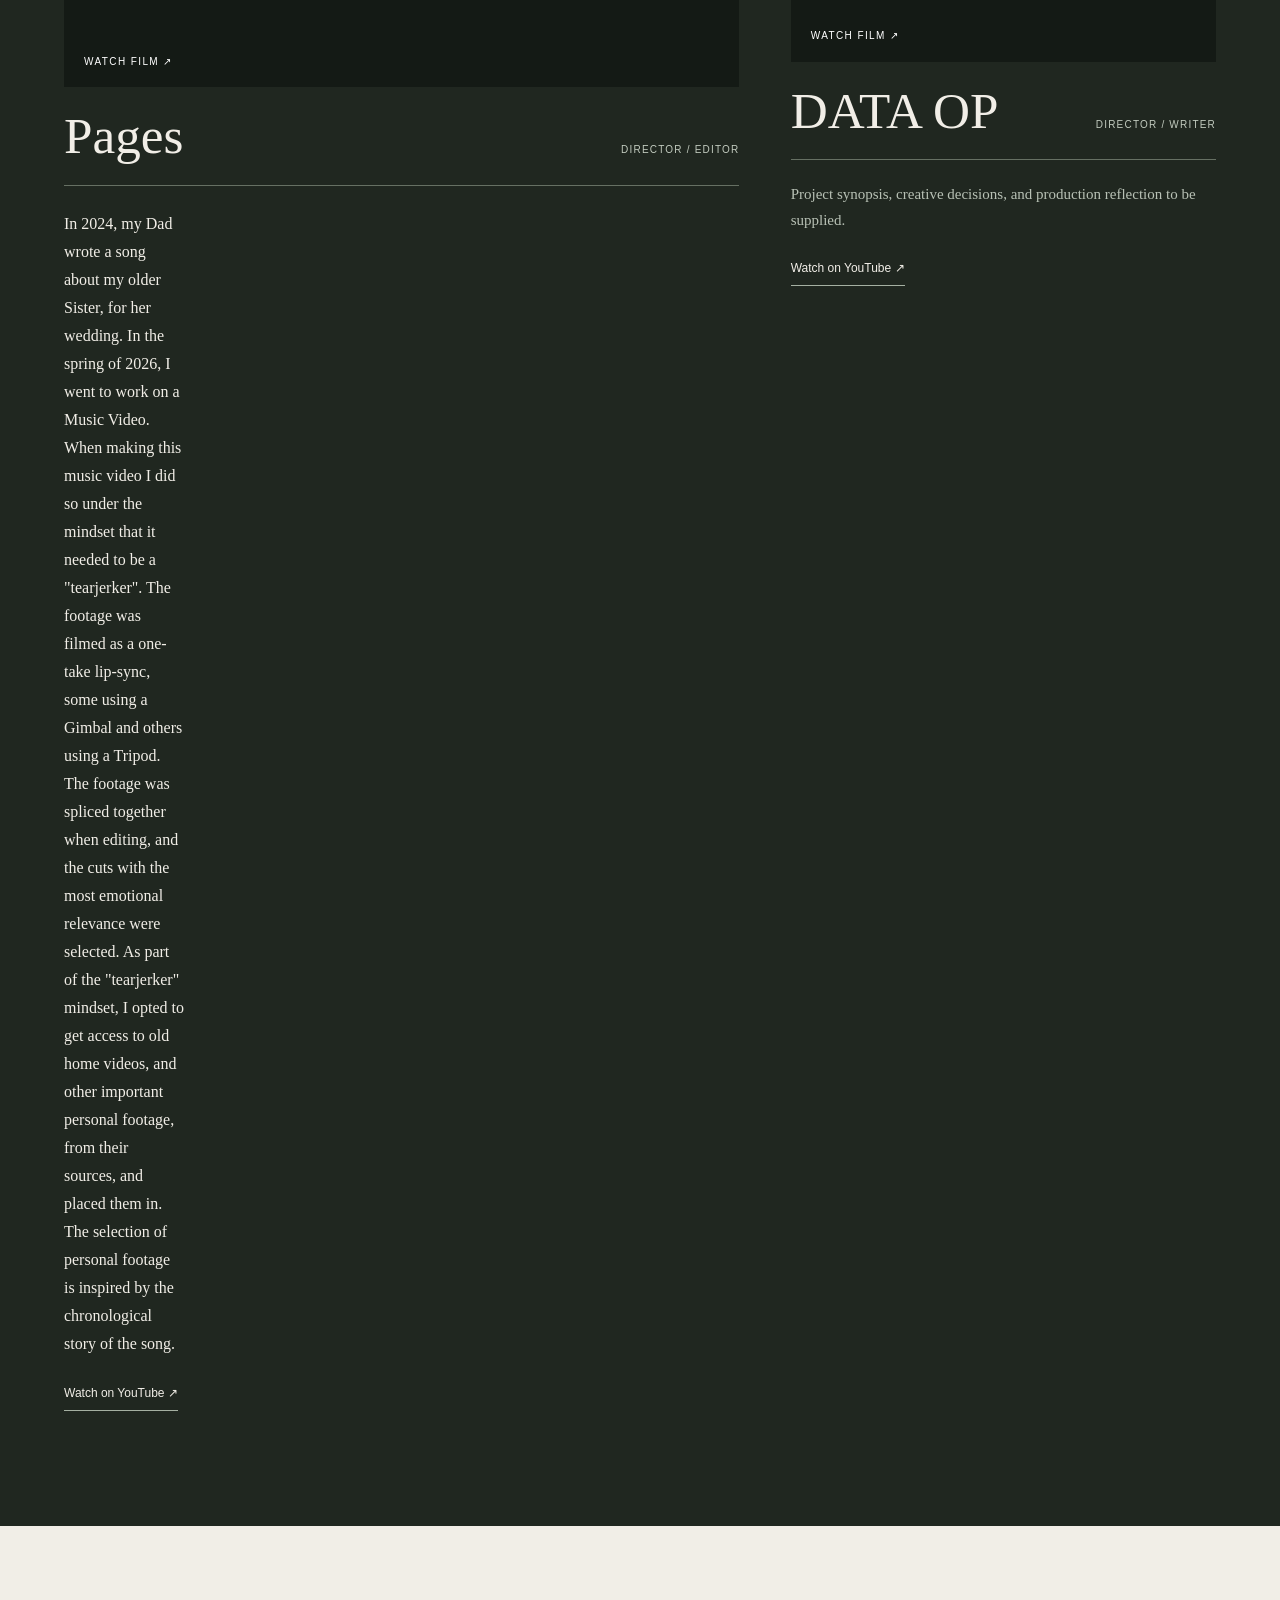
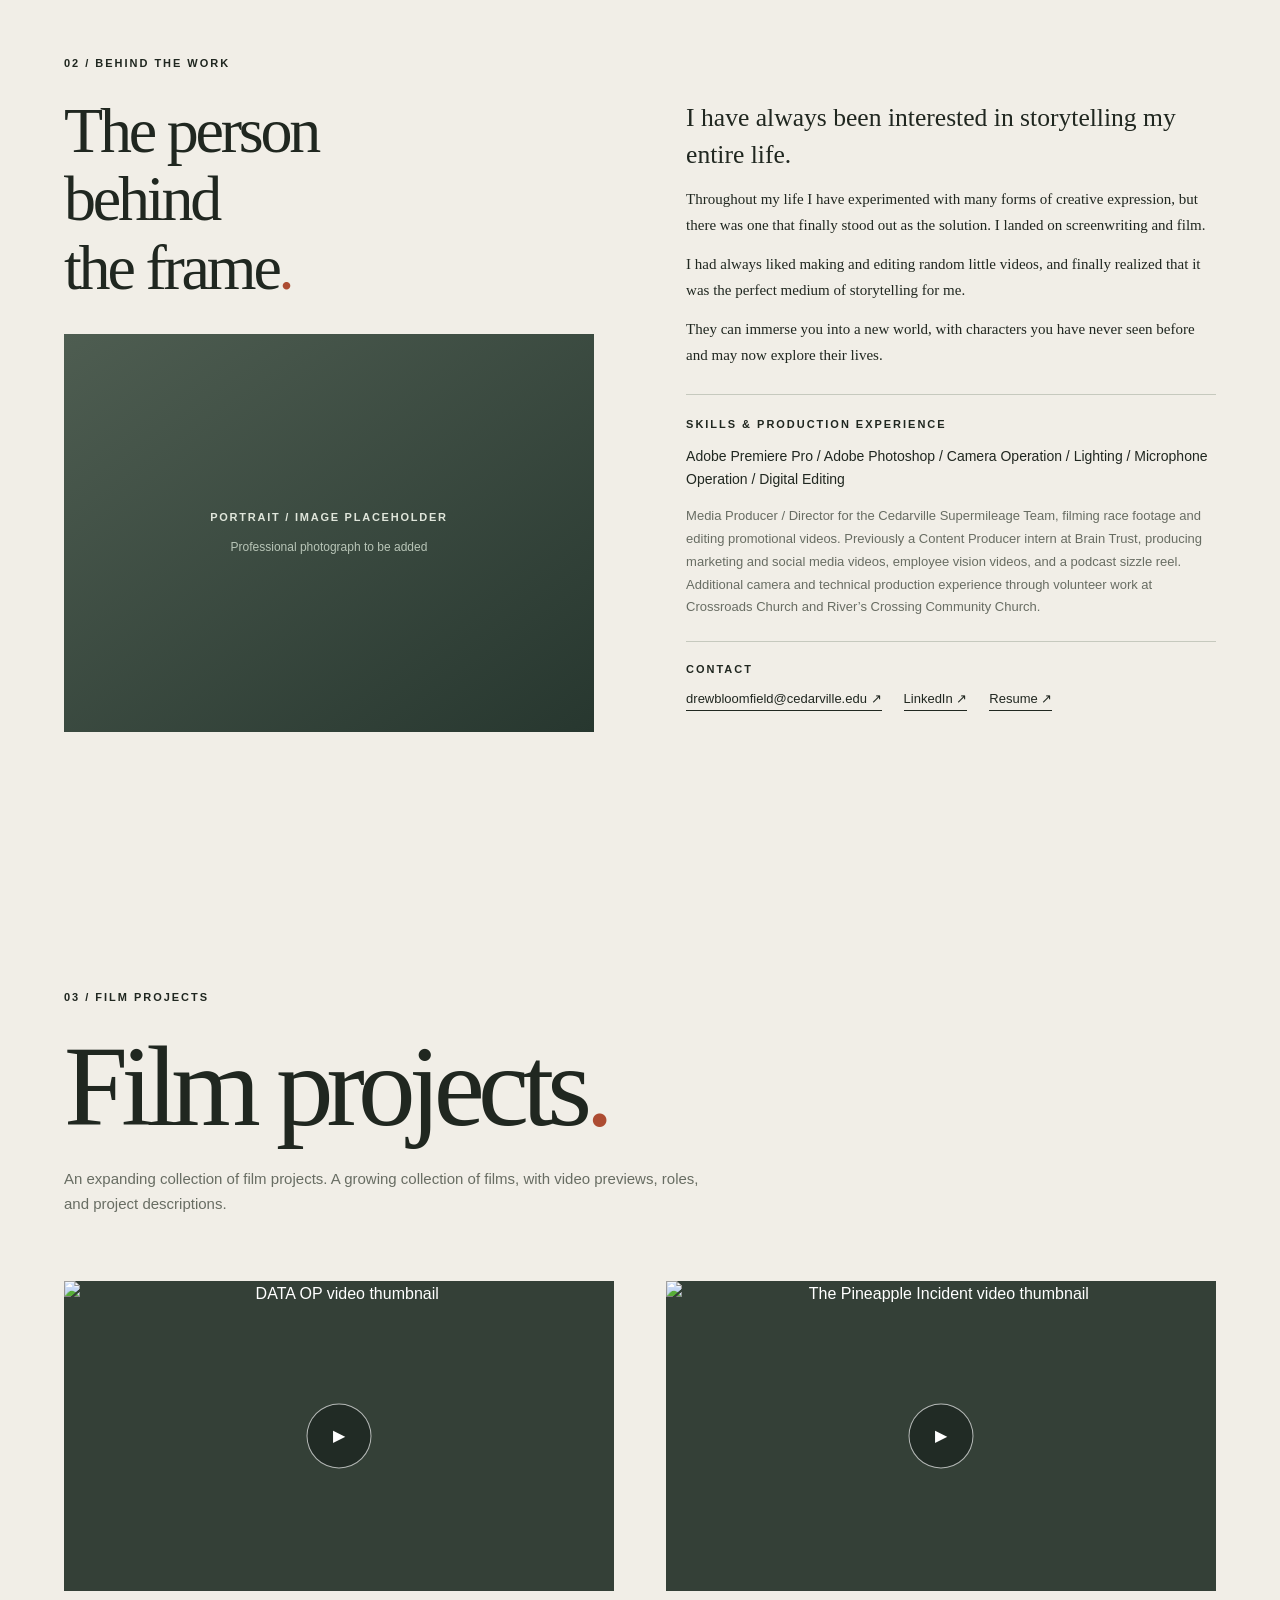
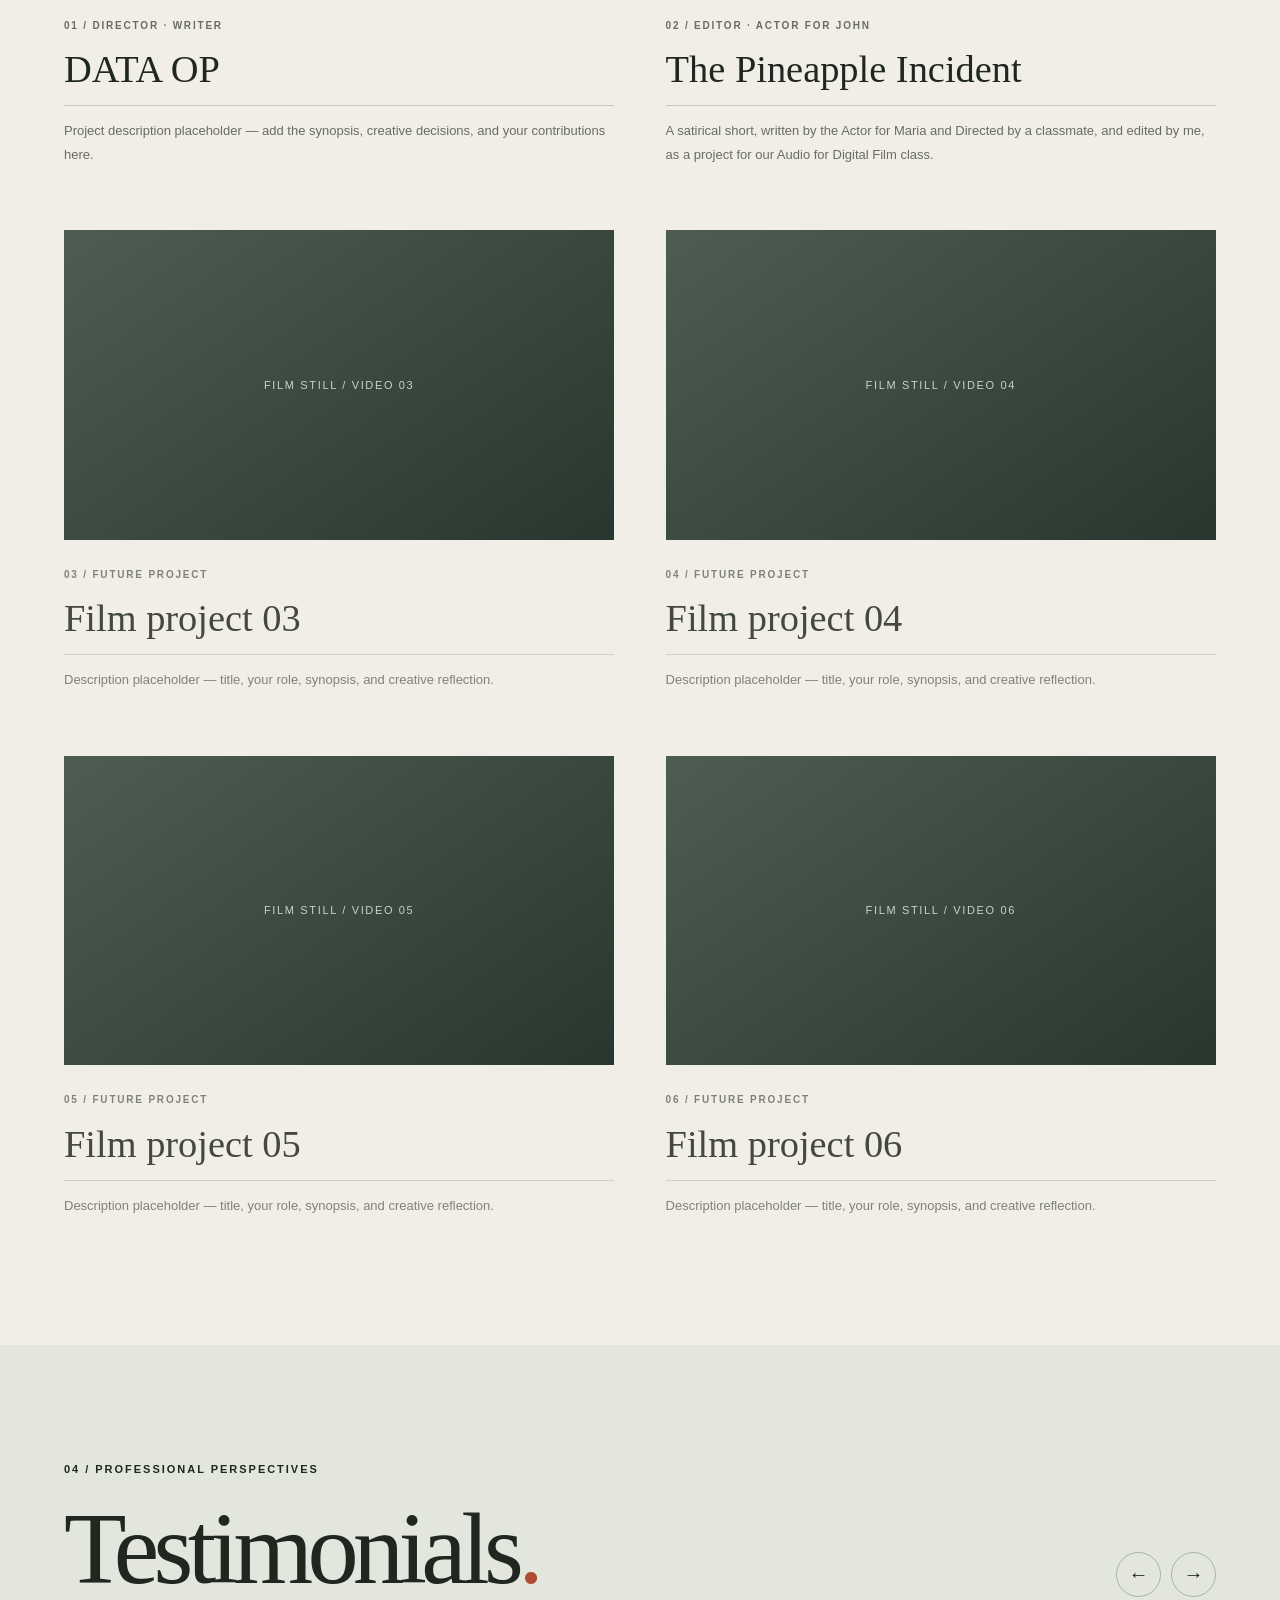
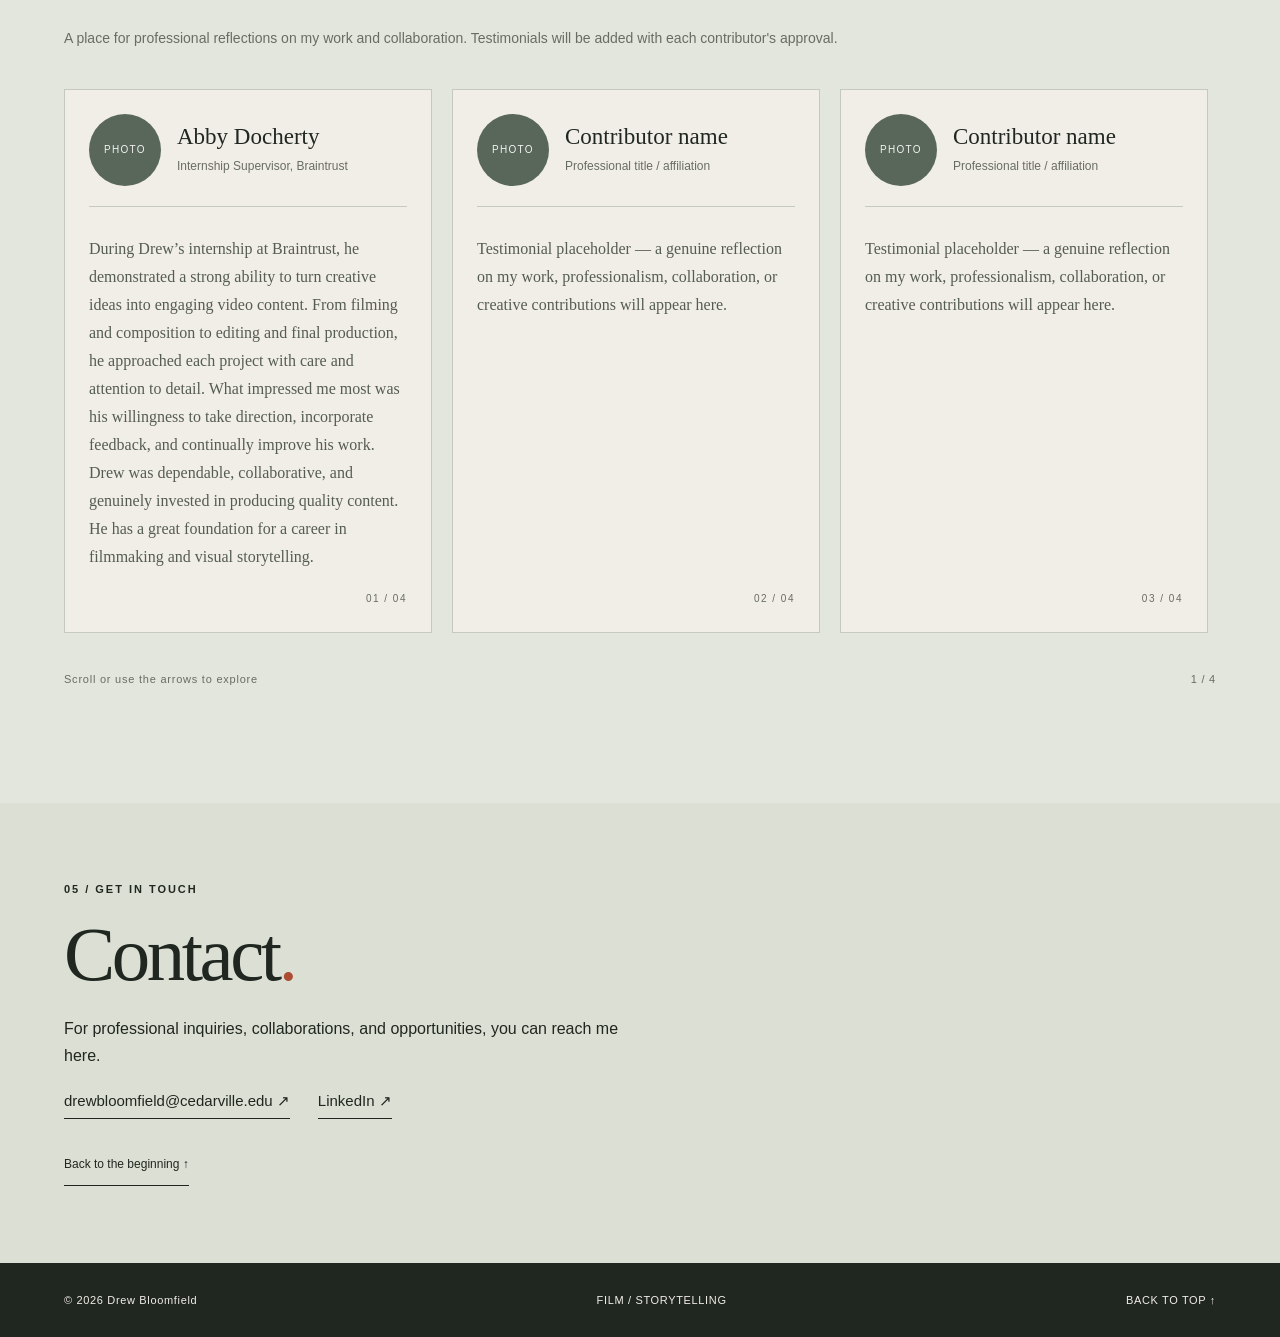
==== commit c4c95ba5: "Replace Pages story and intention with approved single description" ====
--- a/preview-v2/index.html
+++ b/preview-v2/index.html
@@ -52,7 +52,7 @@
         <span class="image-action">WATCH FILM ↗</span>
       </button>
       <div class="film-title-line"><h3>Pages</h3><span>DIRECTOR / EDITOR</span></div>
-      <div class="film-notes"><p class="eyebrow">THE STORY</p><p>It is my Dad's song he wrote about my older Sister, and was made to represent her wedding. Although it is a song designed to be relatable for any father who's daughter is getting married.</p><p class="eyebrow">CREATIVE INTENTION</p><p>I wanted the project to be emotional and tearjerking.</p><p class="note-muted">Additional production details and reflection can be added later.</p></div>
+      <div class="film-notes film-caption"><p>In 2024, my Dad wrote a song about my older Sister, for her wedding. In the spring of 2026, I went to work on a Music Video. When making this music video I did so under the mindset that it needed to be a &quot;tearjerker&quot;. The footage was filmed as a one-take lip-sync, some using a Gimbal and others using a Tripod. The footage was spliced together when editing, and the cuts with the most emotional relevance were selected. As part of the &quot;tearjerker&quot; mindset, I opted to get access to old home videos, and other important personal footage, from their sources, and placed them in. The selection of personal footage is inspired by the chronological story of the song.</p></div>
       <a class="film-direct" href="https://youtu.be/ia1pxspCJ8E" target="_blank" rel="noopener noreferrer">Watch on YouTube ↗</a>
     </article>
     <article class="film-secondary" id="data-op">
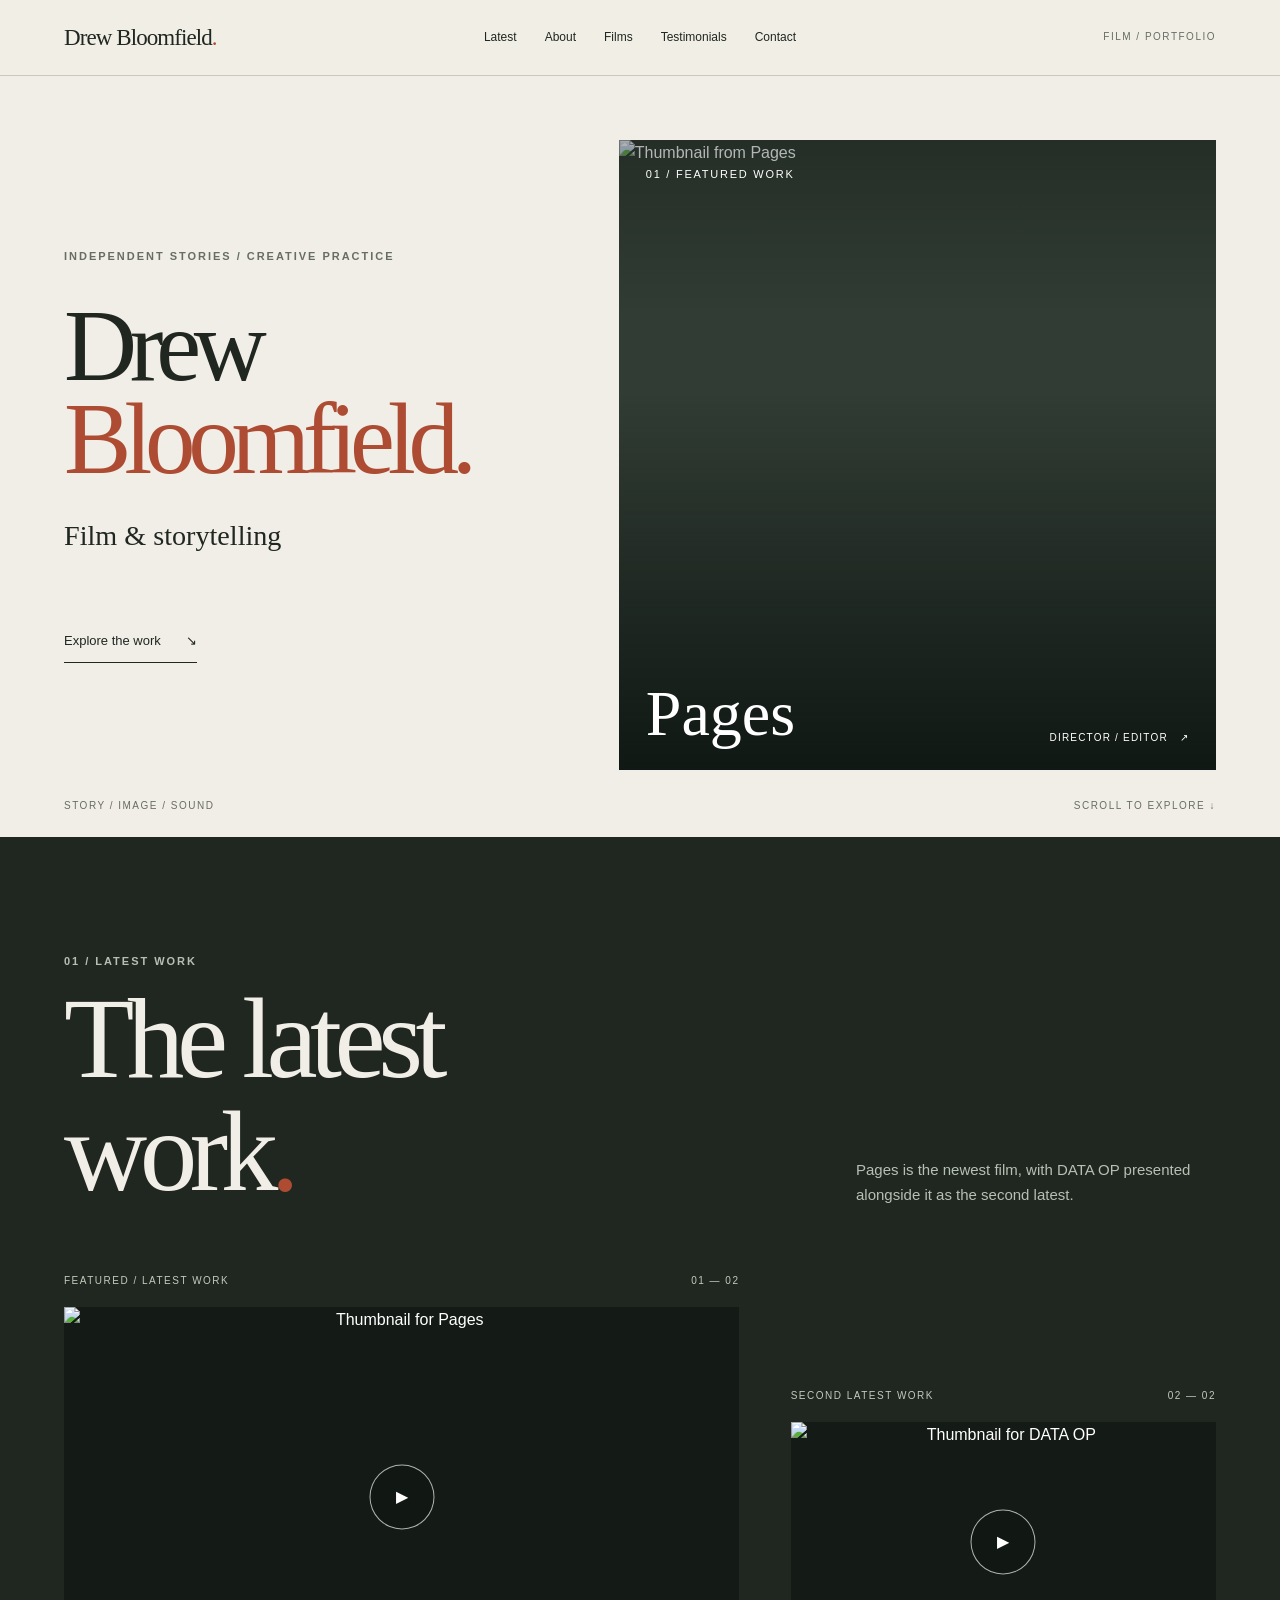
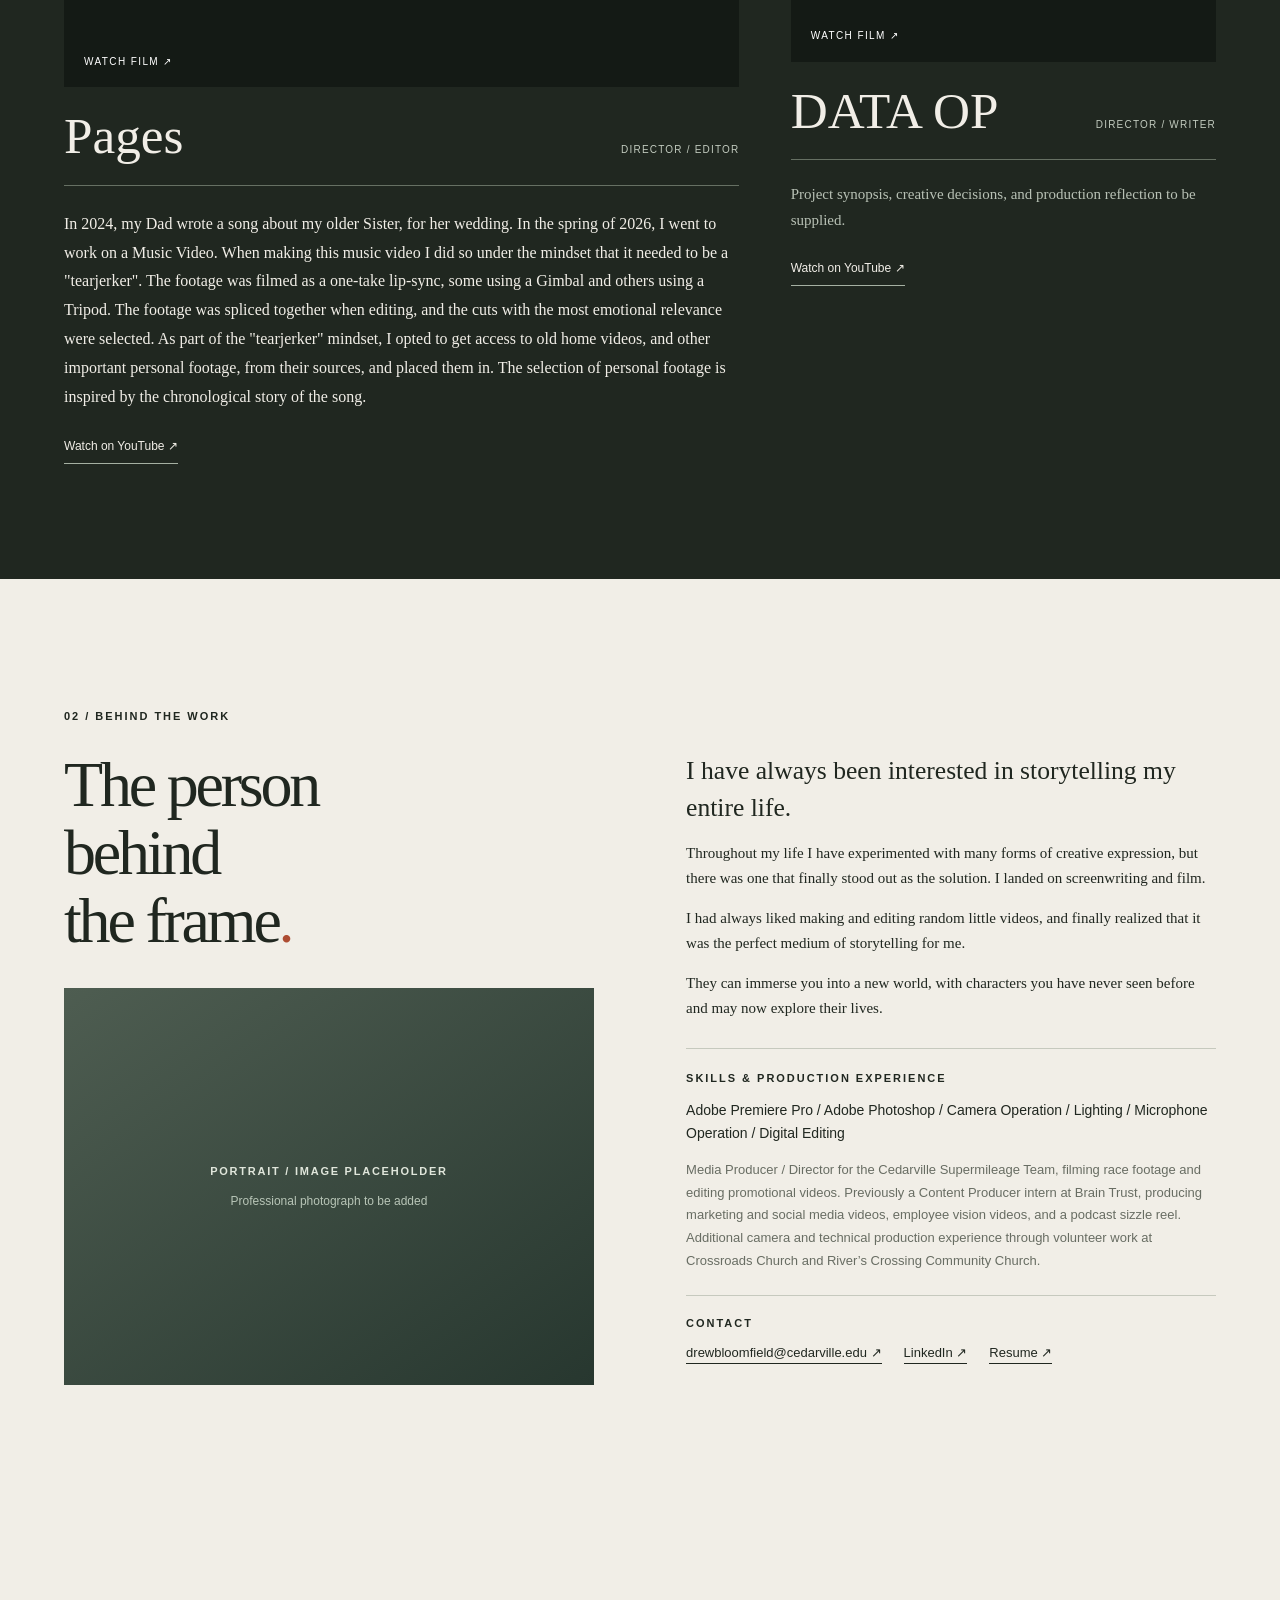
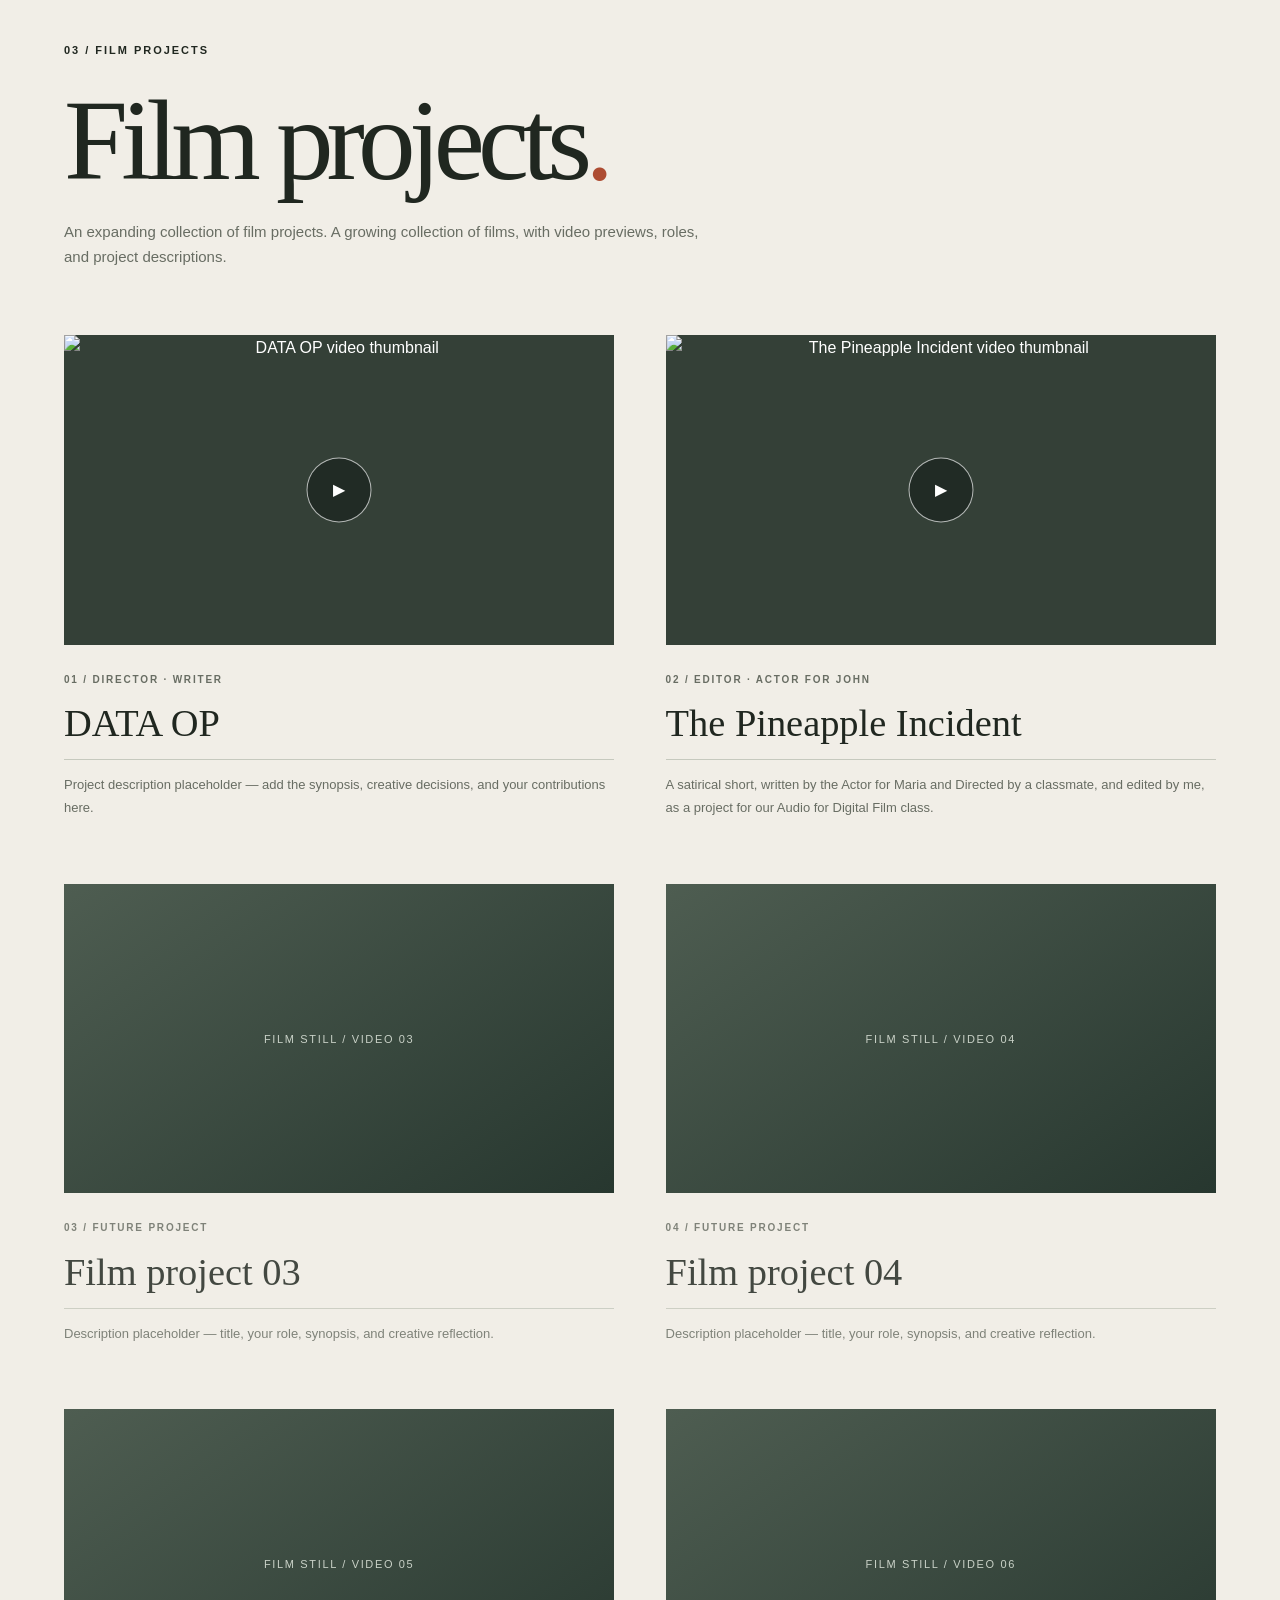
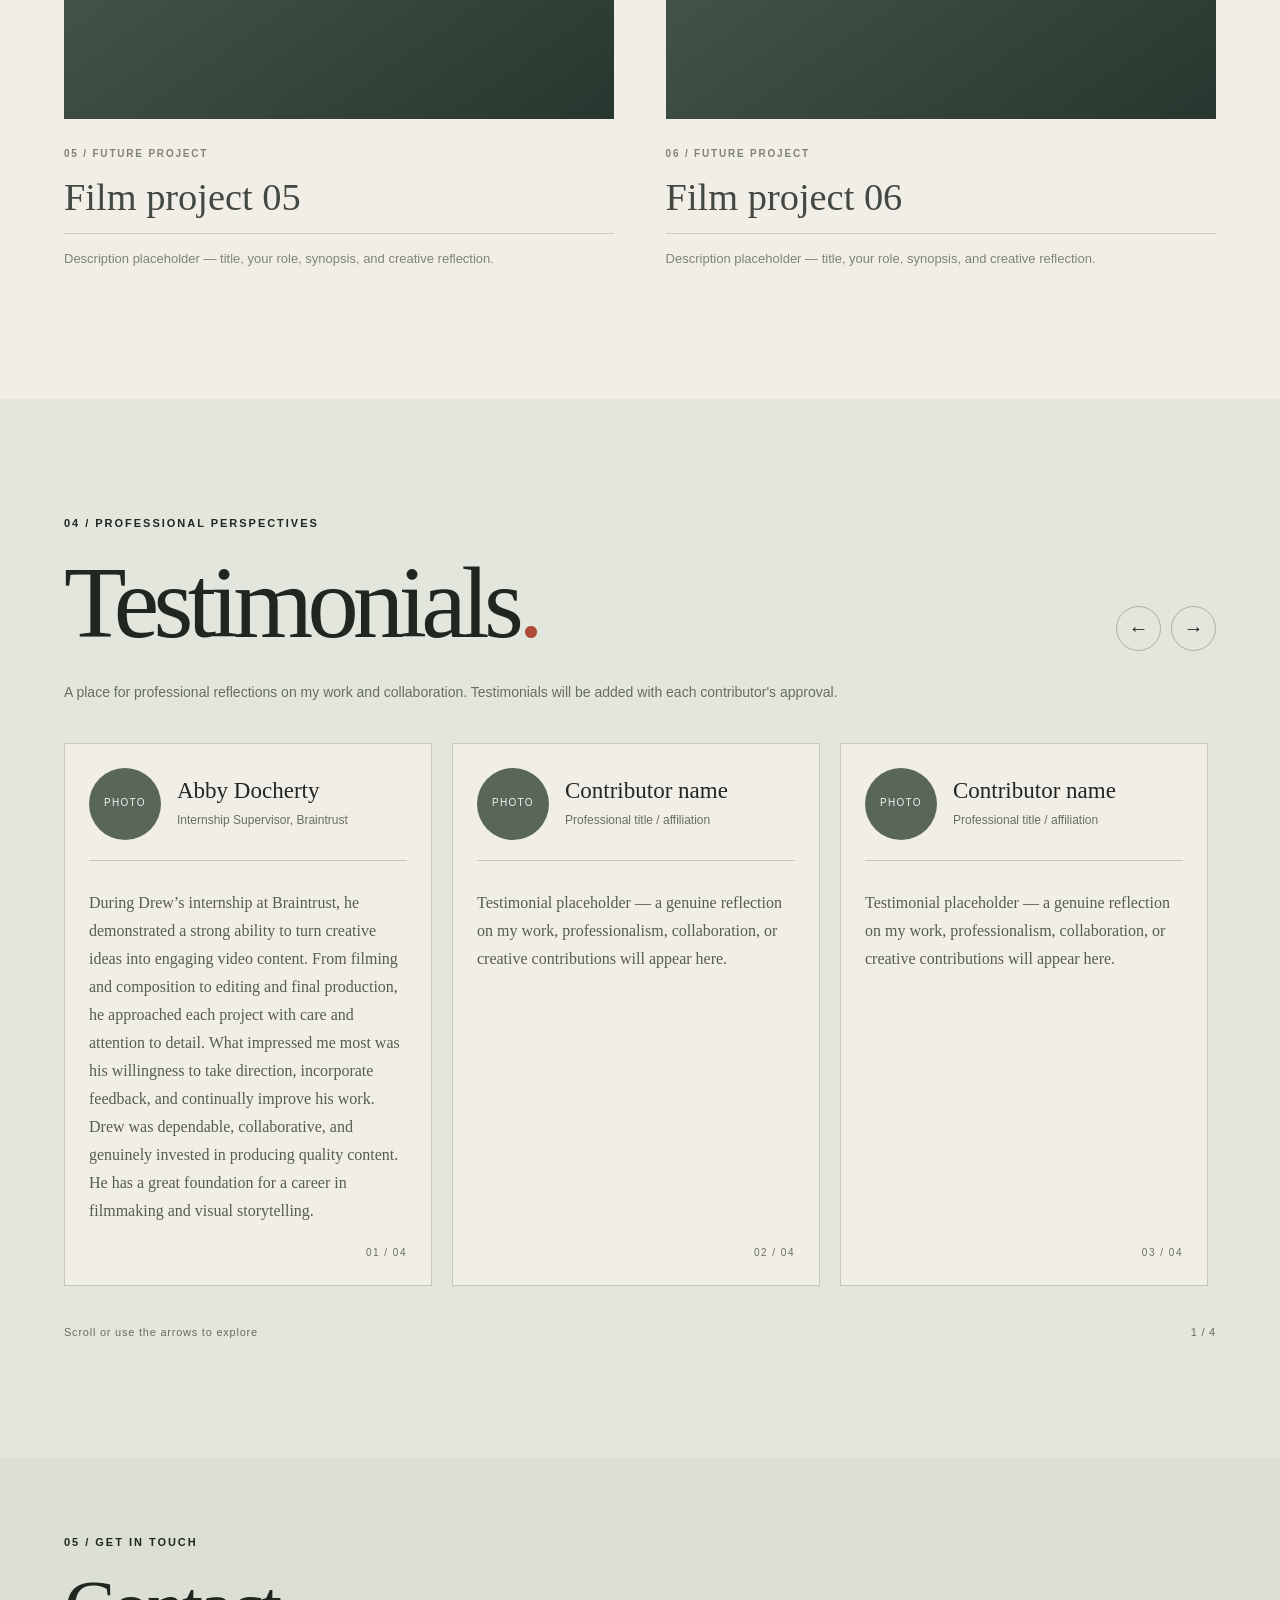
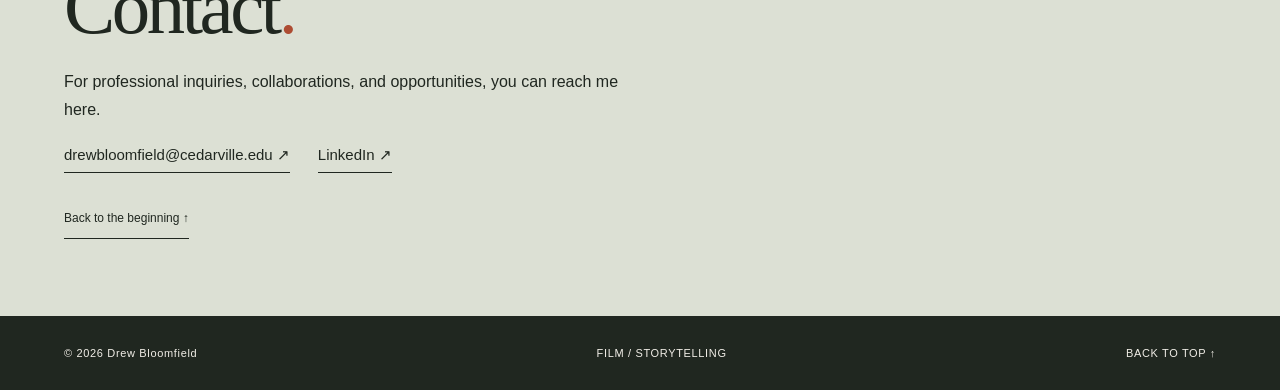
==== commit 4c975fa0: "Fix Pages caption to span full title divider width" ====
--- a/preview-v2/index.html
+++ b/preview-v2/index.html
@@ -6,7 +6,7 @@
 <meta name="theme-color" content="#202720">
 <meta name="description" content="Drew Bloomfield — film and storytelling portfolio featuring Pages and DATA OP.">
 <title>Drew Bloomfield | Film Portfolio</title>
-<link rel="stylesheet" href="./styles.css?v=testimonials-three-column-20261113-1946">
+<link rel="stylesheet" href="./styles.css?v=pages-caption-fullwidth-20261118">
 <script src="./script.js?v=testimonials-20261113" defer></script>
 <style id="testimonial-layout-v3">
 /* In-page override guarantees this layout loads with the HTML, regardless of cached CSS. */
@@ -52,7 +52,7 @@
         <span class="image-action">WATCH FILM ↗</span>
       </button>
       <div class="film-title-line"><h3>Pages</h3><span>DIRECTOR / EDITOR</span></div>
-      <div class="film-notes film-caption"><p>In 2024, my Dad wrote a song about my older Sister, for her wedding. In the spring of 2026, I went to work on a Music Video. When making this music video I did so under the mindset that it needed to be a &quot;tearjerker&quot;. The footage was filmed as a one-take lip-sync, some using a Gimbal and others using a Tripod. The footage was spliced together when editing, and the cuts with the most emotional relevance were selected. As part of the &quot;tearjerker&quot; mindset, I opted to get access to old home videos, and other important personal footage, from their sources, and placed them in. The selection of personal footage is inspired by the chronological story of the song.</p></div>
+      <div class="film-notes film-caption" style="display:block;width:100%;max-width:none;grid-template-columns:none"><p style="display:block;width:100%;max-width:none">In 2024, my Dad wrote a song about my older Sister, for her wedding. In the spring of 2026, I went to work on a Music Video. When making this music video I did so under the mindset that it needed to be a &quot;tearjerker&quot;. The footage was filmed as a one-take lip-sync, some using a Gimbal and others using a Tripod. The footage was spliced together when editing, and the cuts with the most emotional relevance were selected. As part of the &quot;tearjerker&quot; mindset, I opted to get access to old home videos, and other important personal footage, from their sources, and placed them in. The selection of personal footage is inspired by the chronological story of the song.</p></div>
       <a class="film-direct" href="https://youtu.be/ia1pxspCJ8E" target="_blank" rel="noopener noreferrer">Watch on YouTube ↗</a>
     </article>
     <article class="film-secondary" id="data-op">
--- a/preview-v2/styles.css
+++ b/preview-v2/styles.css
@@ -142,3 +142,7 @@
 }
 #testimonials .testimonial-quote{flex:1;min-height:245px;padding-top:26px}
 #testimonials .testimonial-card{box-sizing:border-box}
+
+/* Pages: single caption replacing the two-column story/intention labels. */
+#pages .film-notes.film-caption{display:block;padding-top:24px}
+#pages .film-notes.film-caption p{font:16px/1.8 Georgia,serif;max-width:850px}
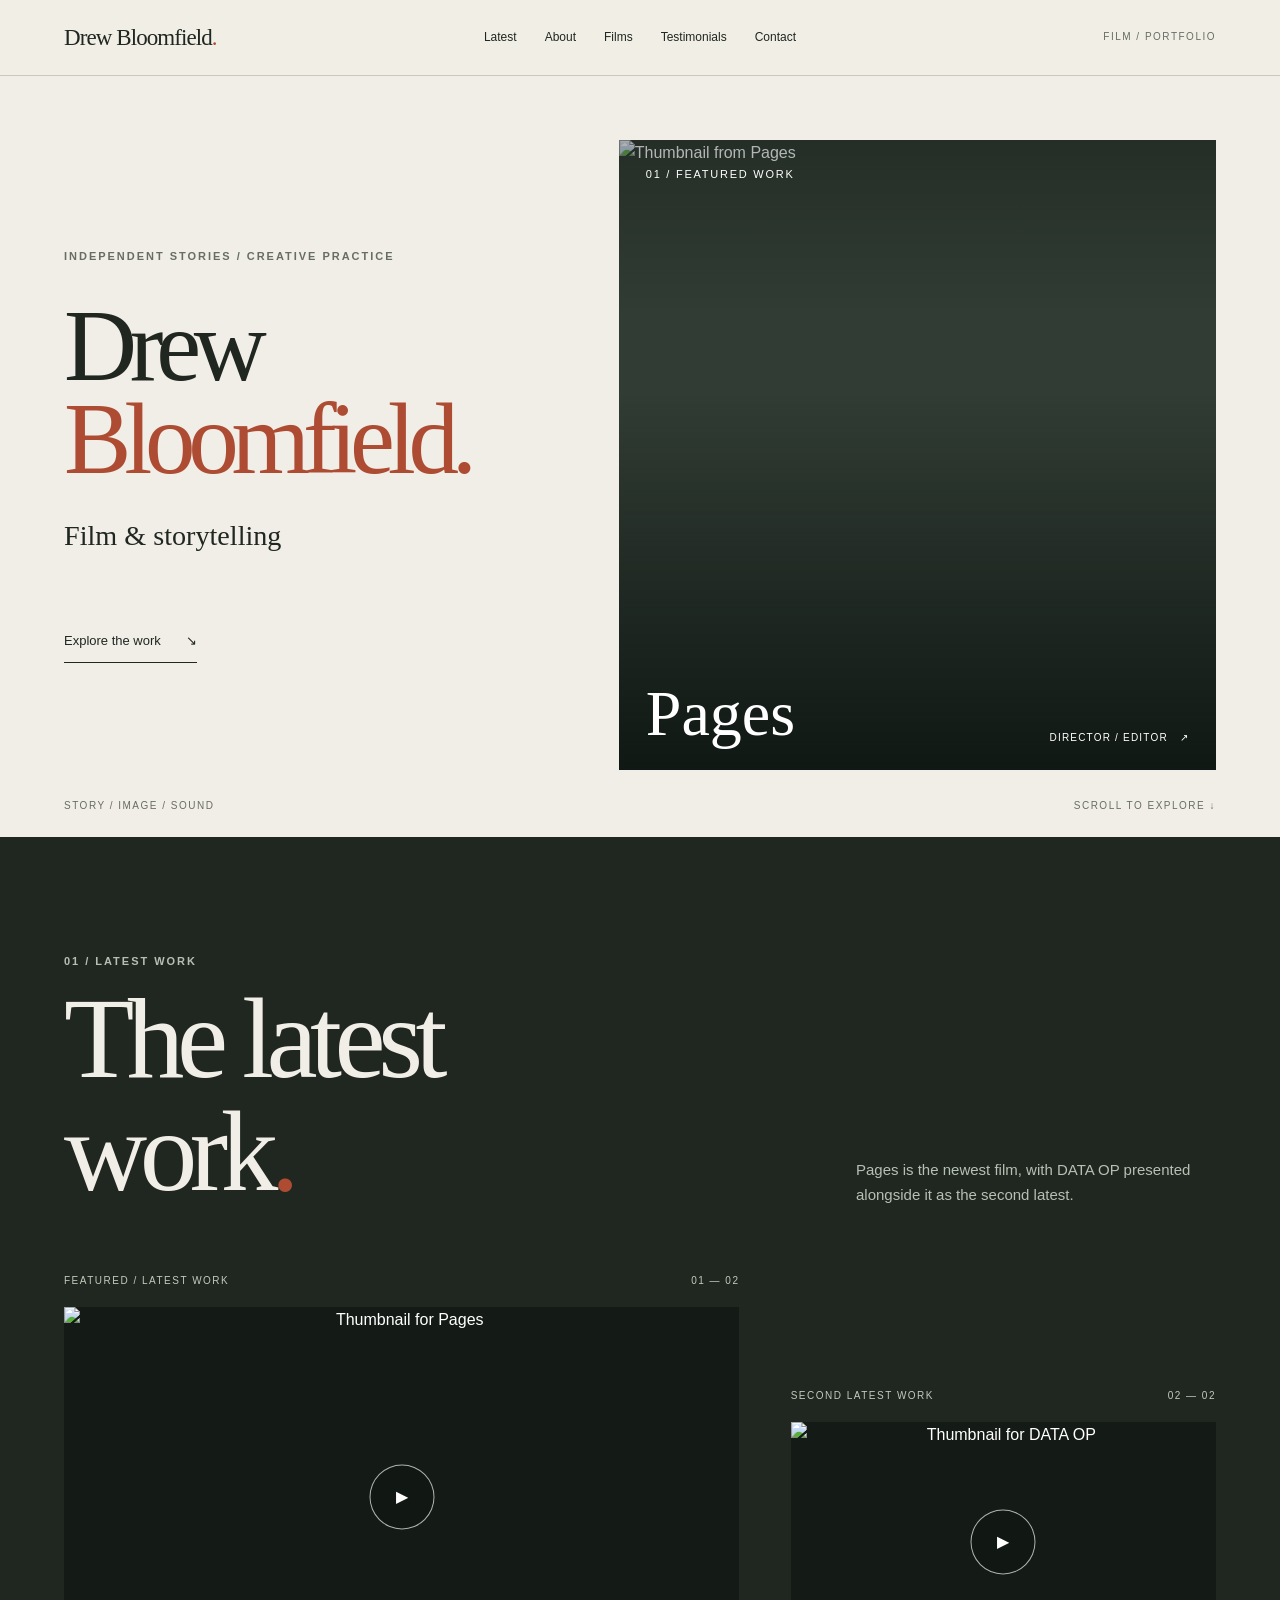
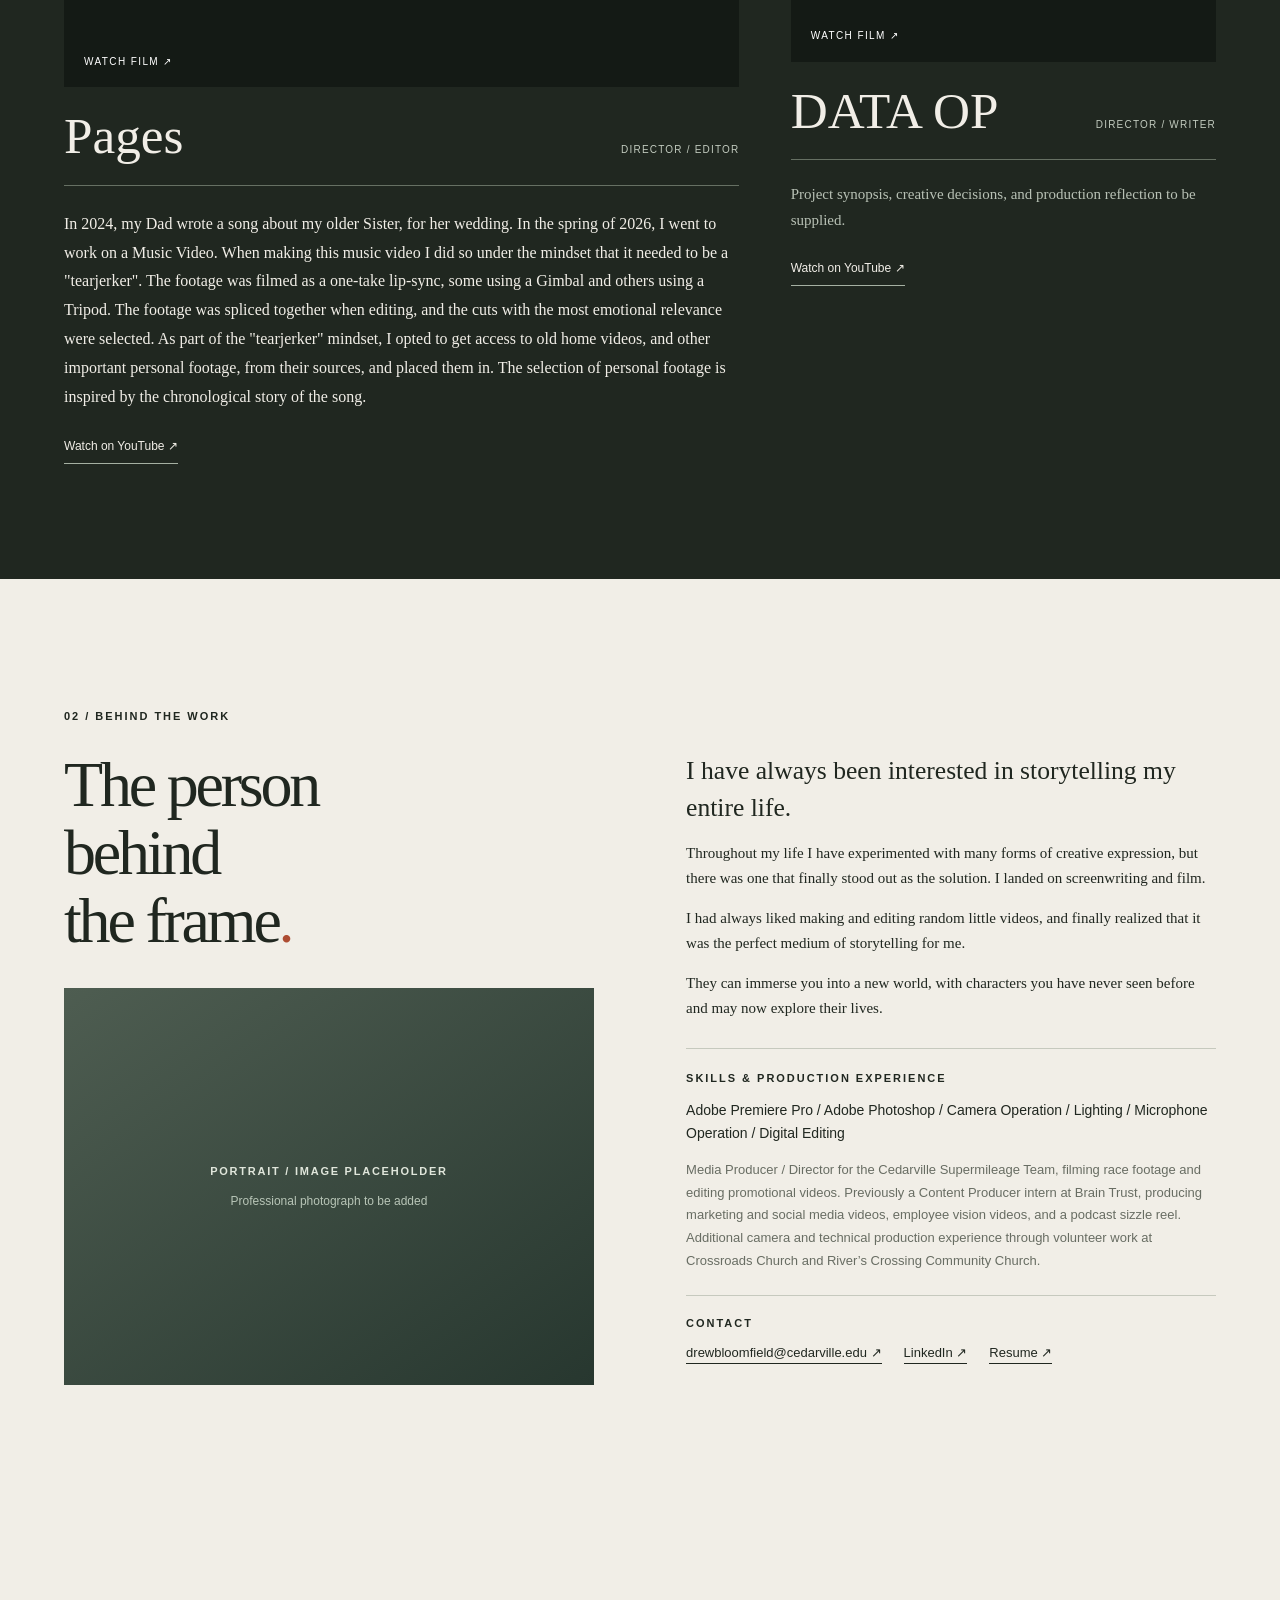
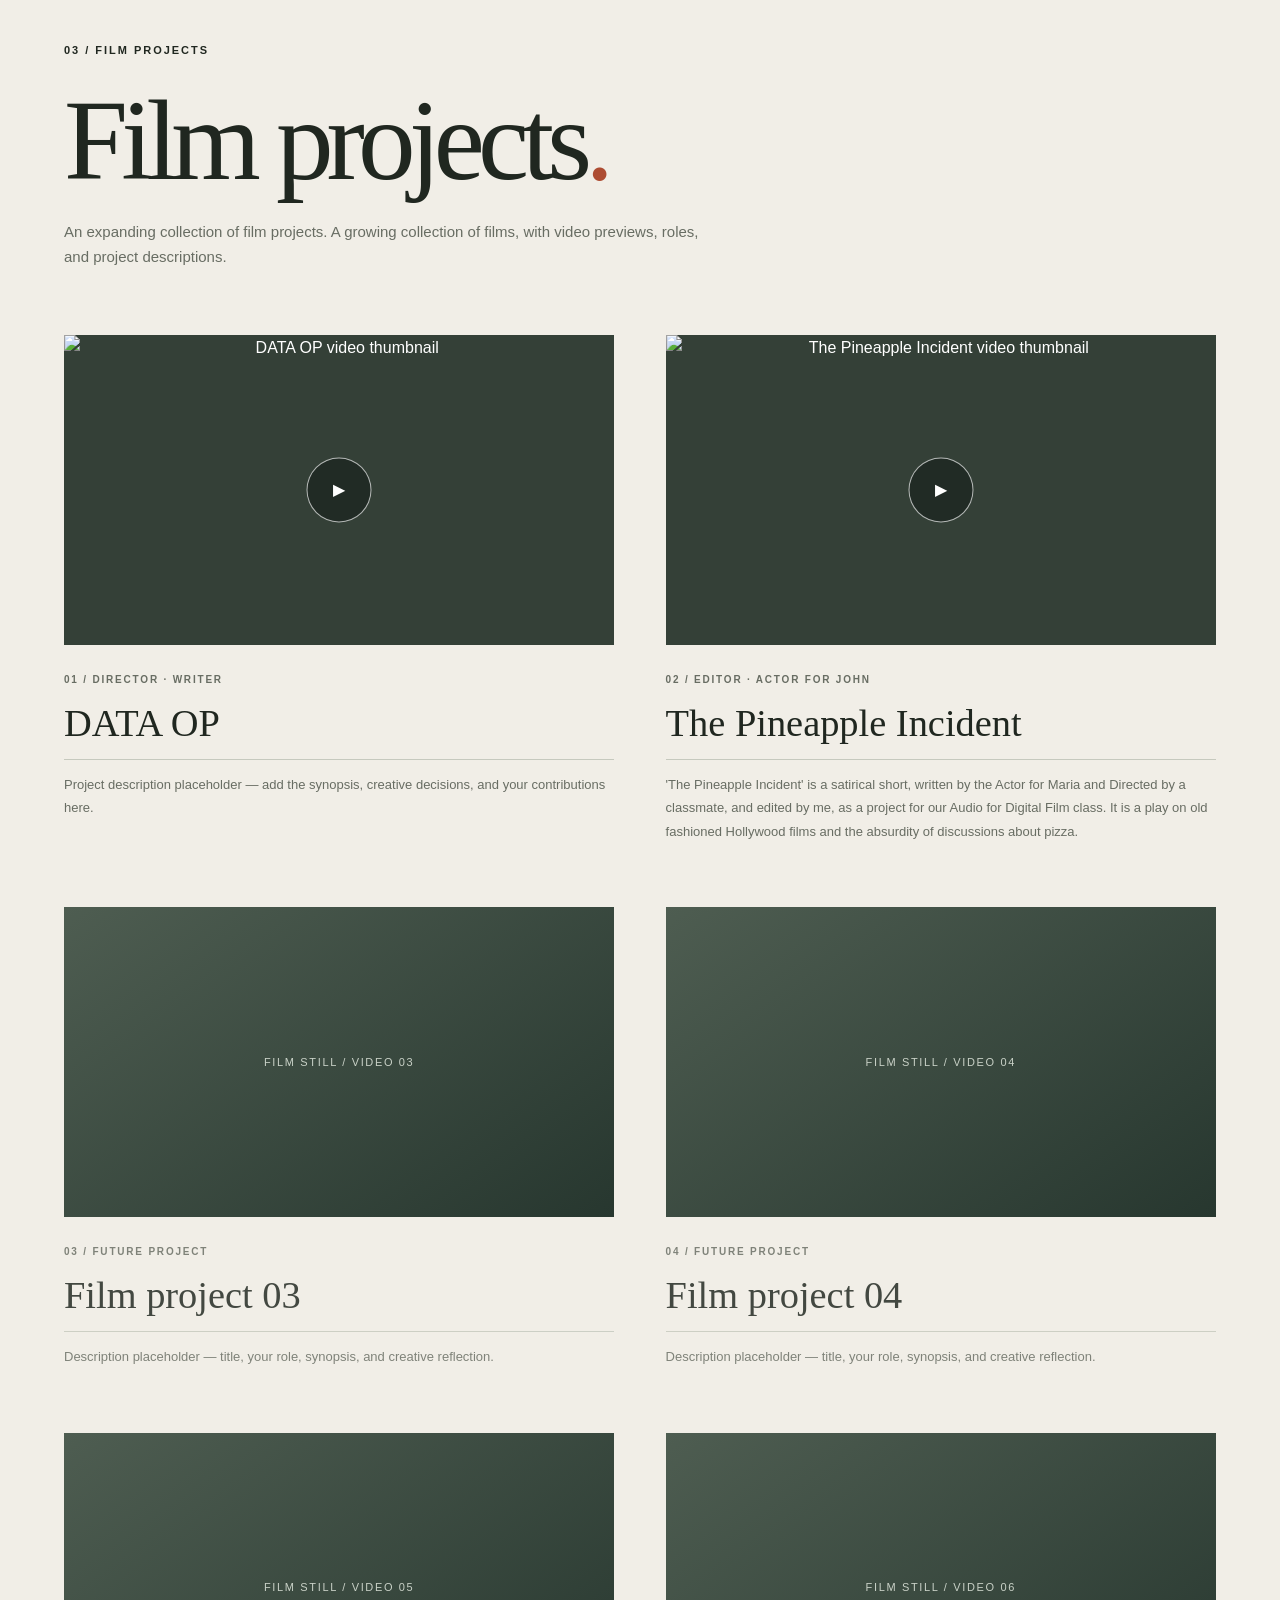
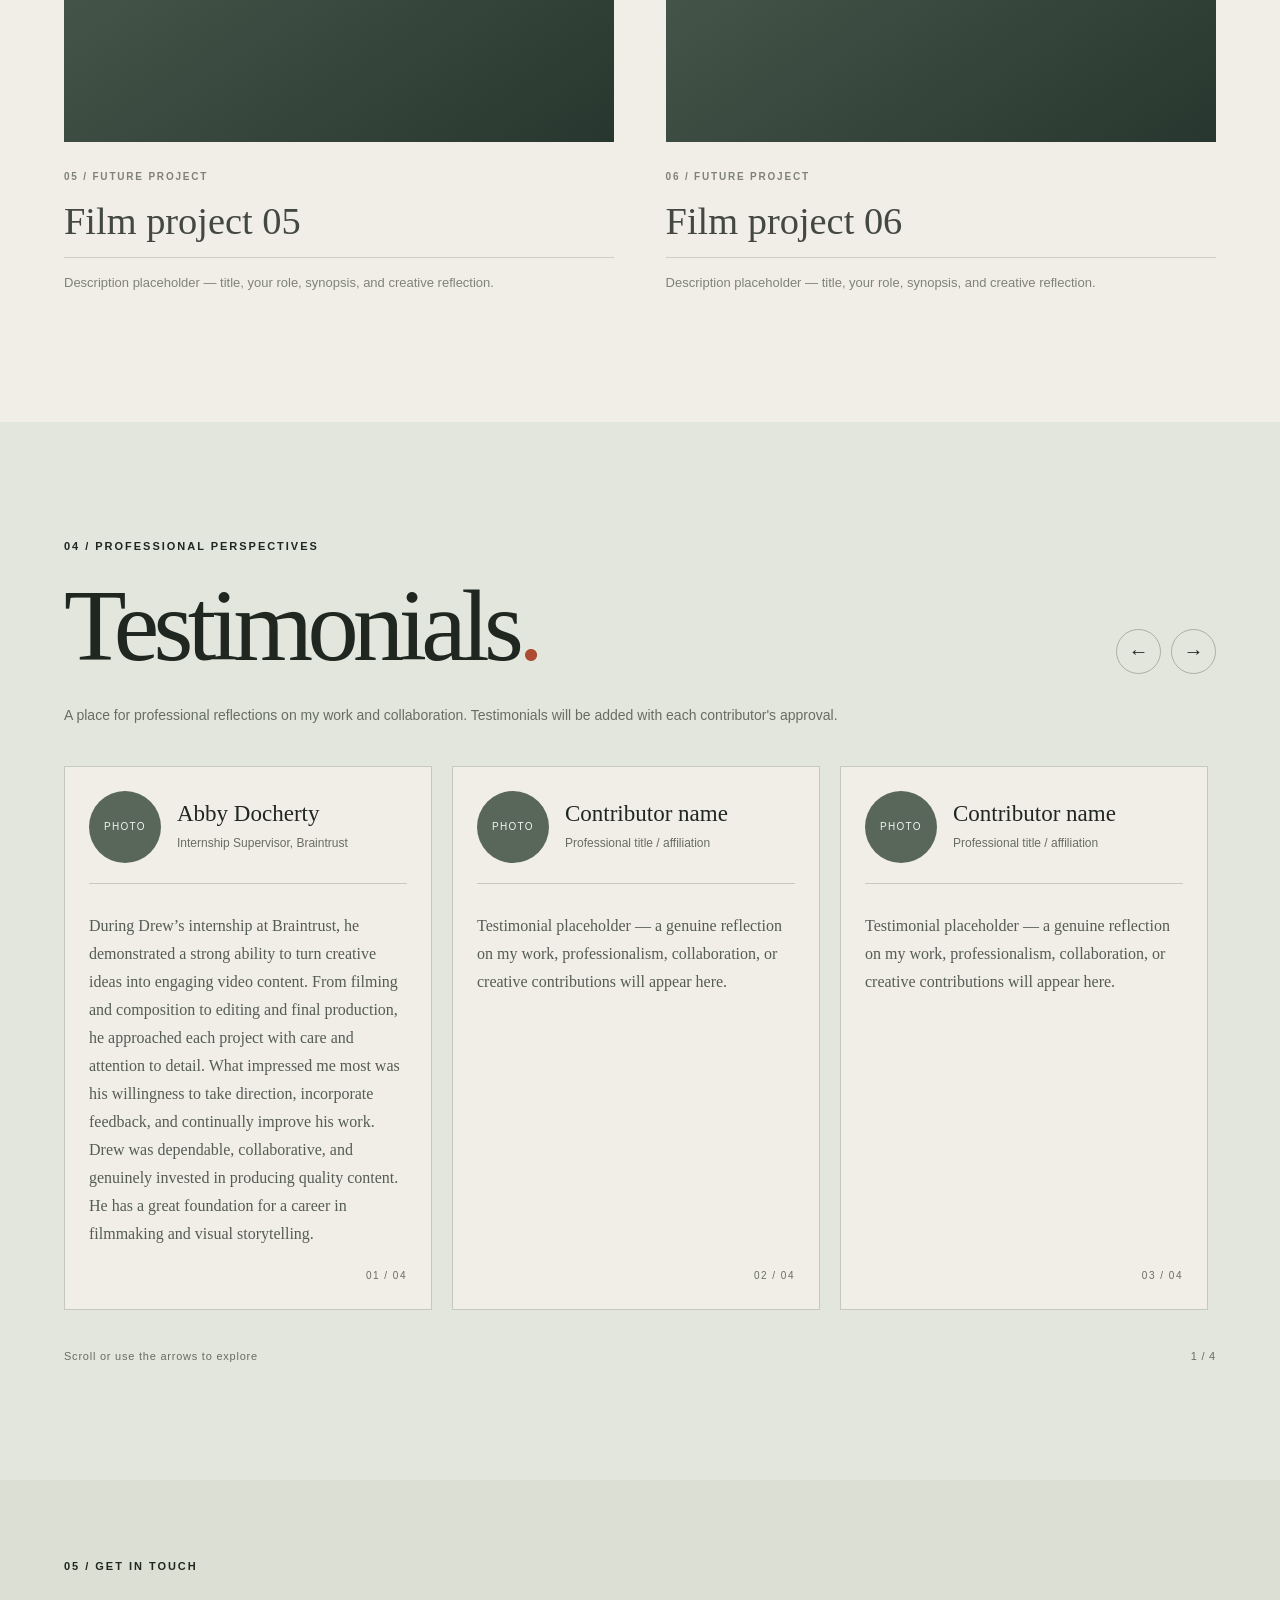
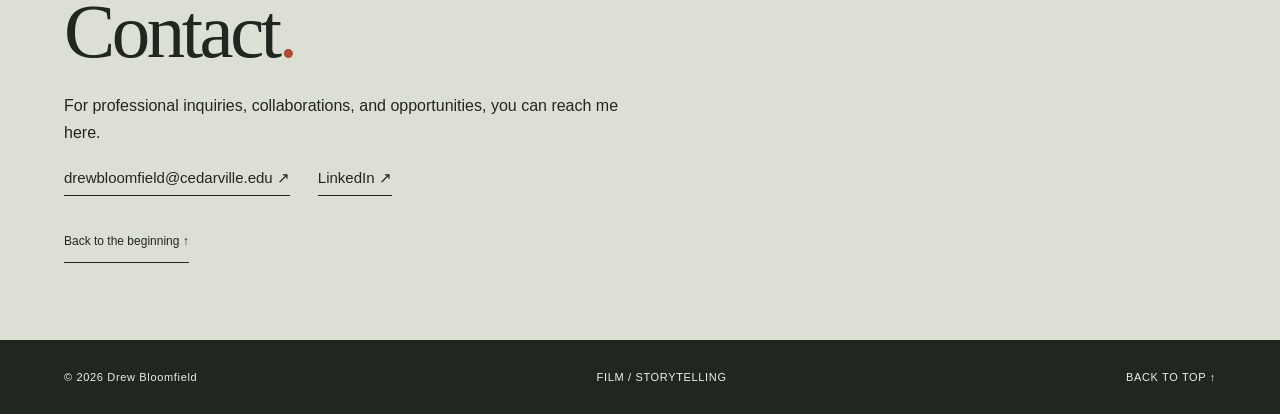
==== commit fb8d5cfd: "Update The Pineapple Incident description" ====
--- a/preview-v2/index.html
+++ b/preview-v2/index.html
@@ -98,7 +98,7 @@
         <iframe class="hover-preview" tabindex="-1" title="Muted preview of The Pineapple Incident" aria-hidden="true" allow="autoplay; encrypted-media; picture-in-picture" referrerpolicy="strict-origin-when-cross-origin"></iframe>
         <span class="play-icon" aria-hidden="true">▶</span>
       </button>
-      <div class="archive-info"><span class="eyebrow">02 / EDITOR · ACTOR FOR JOHN</span><h3>The Pineapple Incident</h3><p>A satirical short, written by the Actor for Maria and Directed by a classmate, and edited by me, as a project for our Audio for Digital Film class.</p></div>
+      <div class="archive-info"><span class="eyebrow">02 / EDITOR · ACTOR FOR JOHN</span><h3>The Pineapple Incident</h3><p>'The Pineapple Incident' is a satirical short, written by the Actor for Maria and Directed by a classmate, and edited by me, as a project for our Audio for Digital Film class. It is a play on old fashioned Hollywood films and the absurdity of discussions about pizza.</p></div>
     </article>
     <article class="archive-card archive-empty">
       <div class="archive-media archive-placeholder" aria-label="Placeholder for future film project 03"><span>FILM STILL / VIDEO 03</span></div>
--- a/preview-v2/styles.css
+++ b/preview-v2/styles.css
@@ -146,3 +146,7 @@
 /* Pages: single caption replacing the two-column story/intention labels. */
 #pages .film-notes.film-caption{display:block;padding-top:24px}
 #pages .film-notes.film-caption p{font:16px/1.8 Georgia,serif;max-width:850px}
+
+/* Pages caption spans full width beneath its title divider. */
+#pages .film-notes.film-caption{display:block!important;width:100%;max-width:none;grid-template-columns:none!important}
+#pages .film-notes.film-caption>p{display:block!important;width:100%;max-width:none!important;grid-column:auto!important;font:16px/1.8 Georgia,serif}
